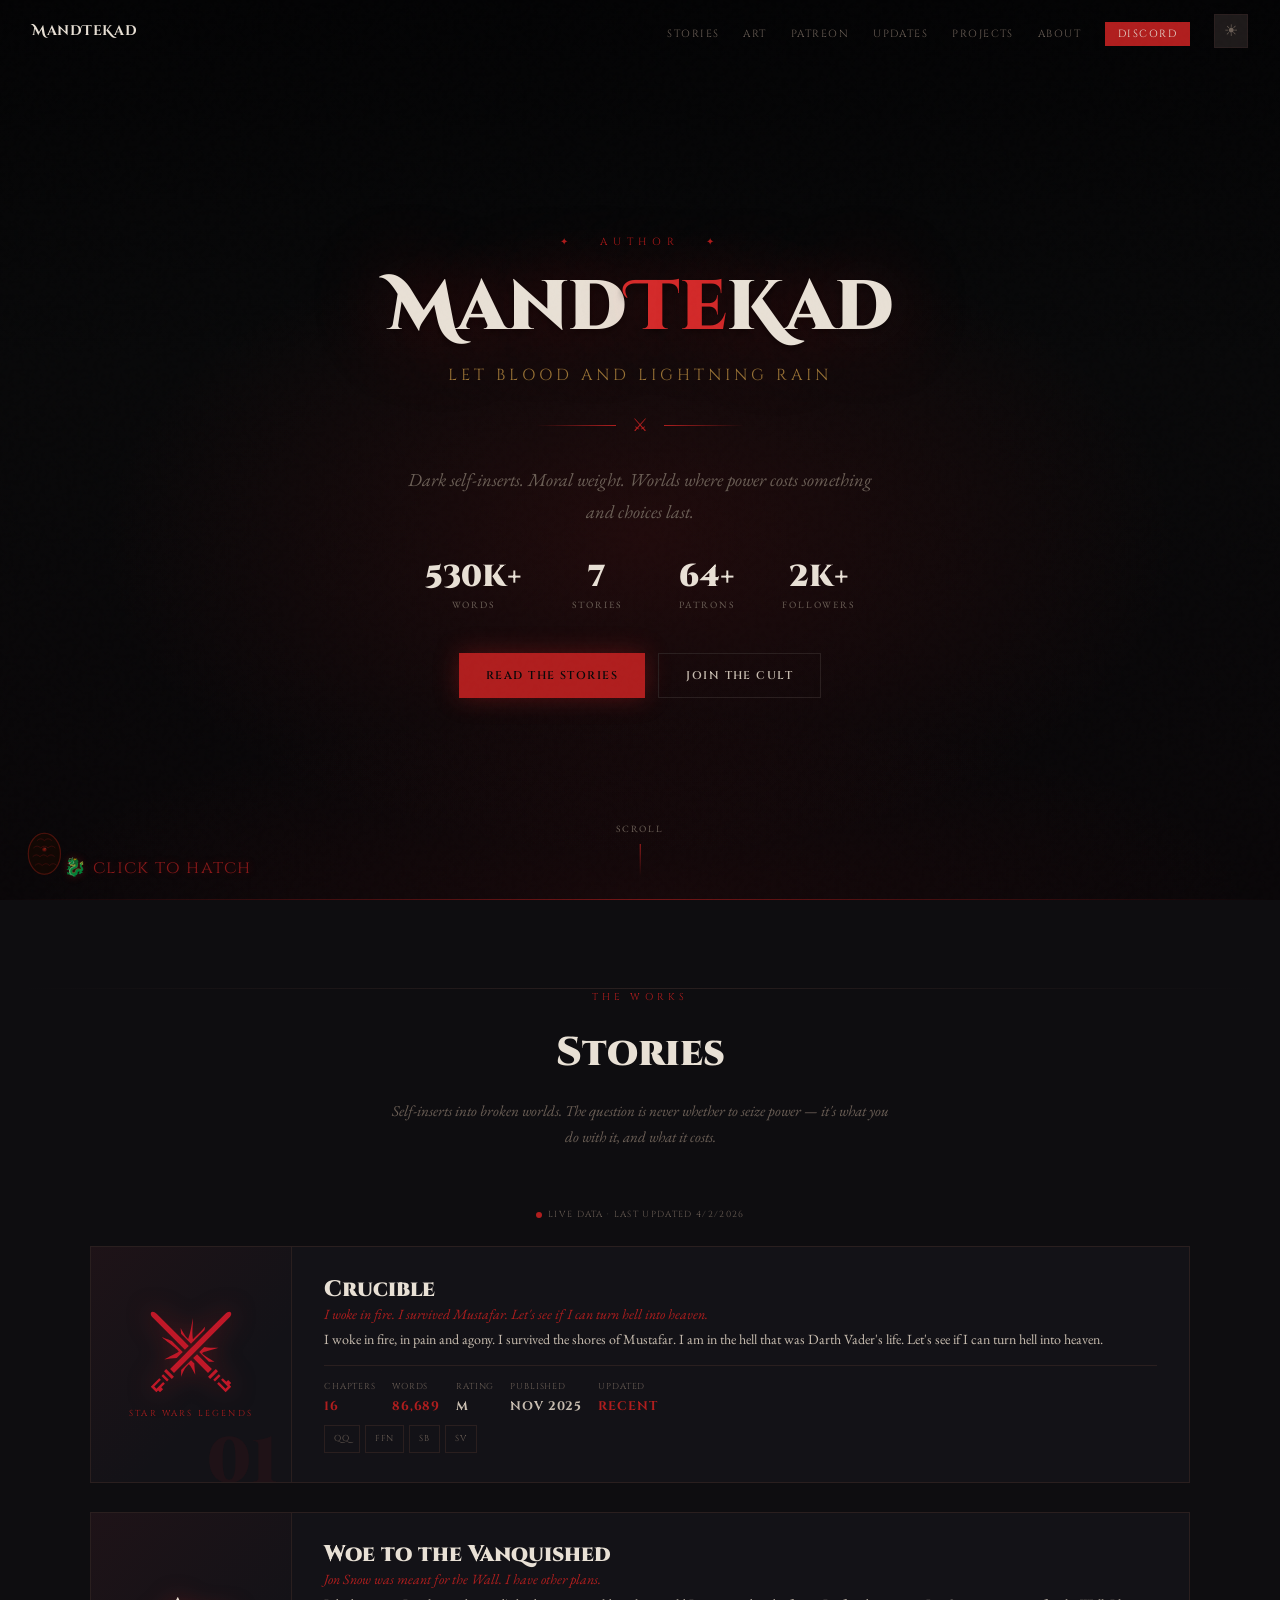
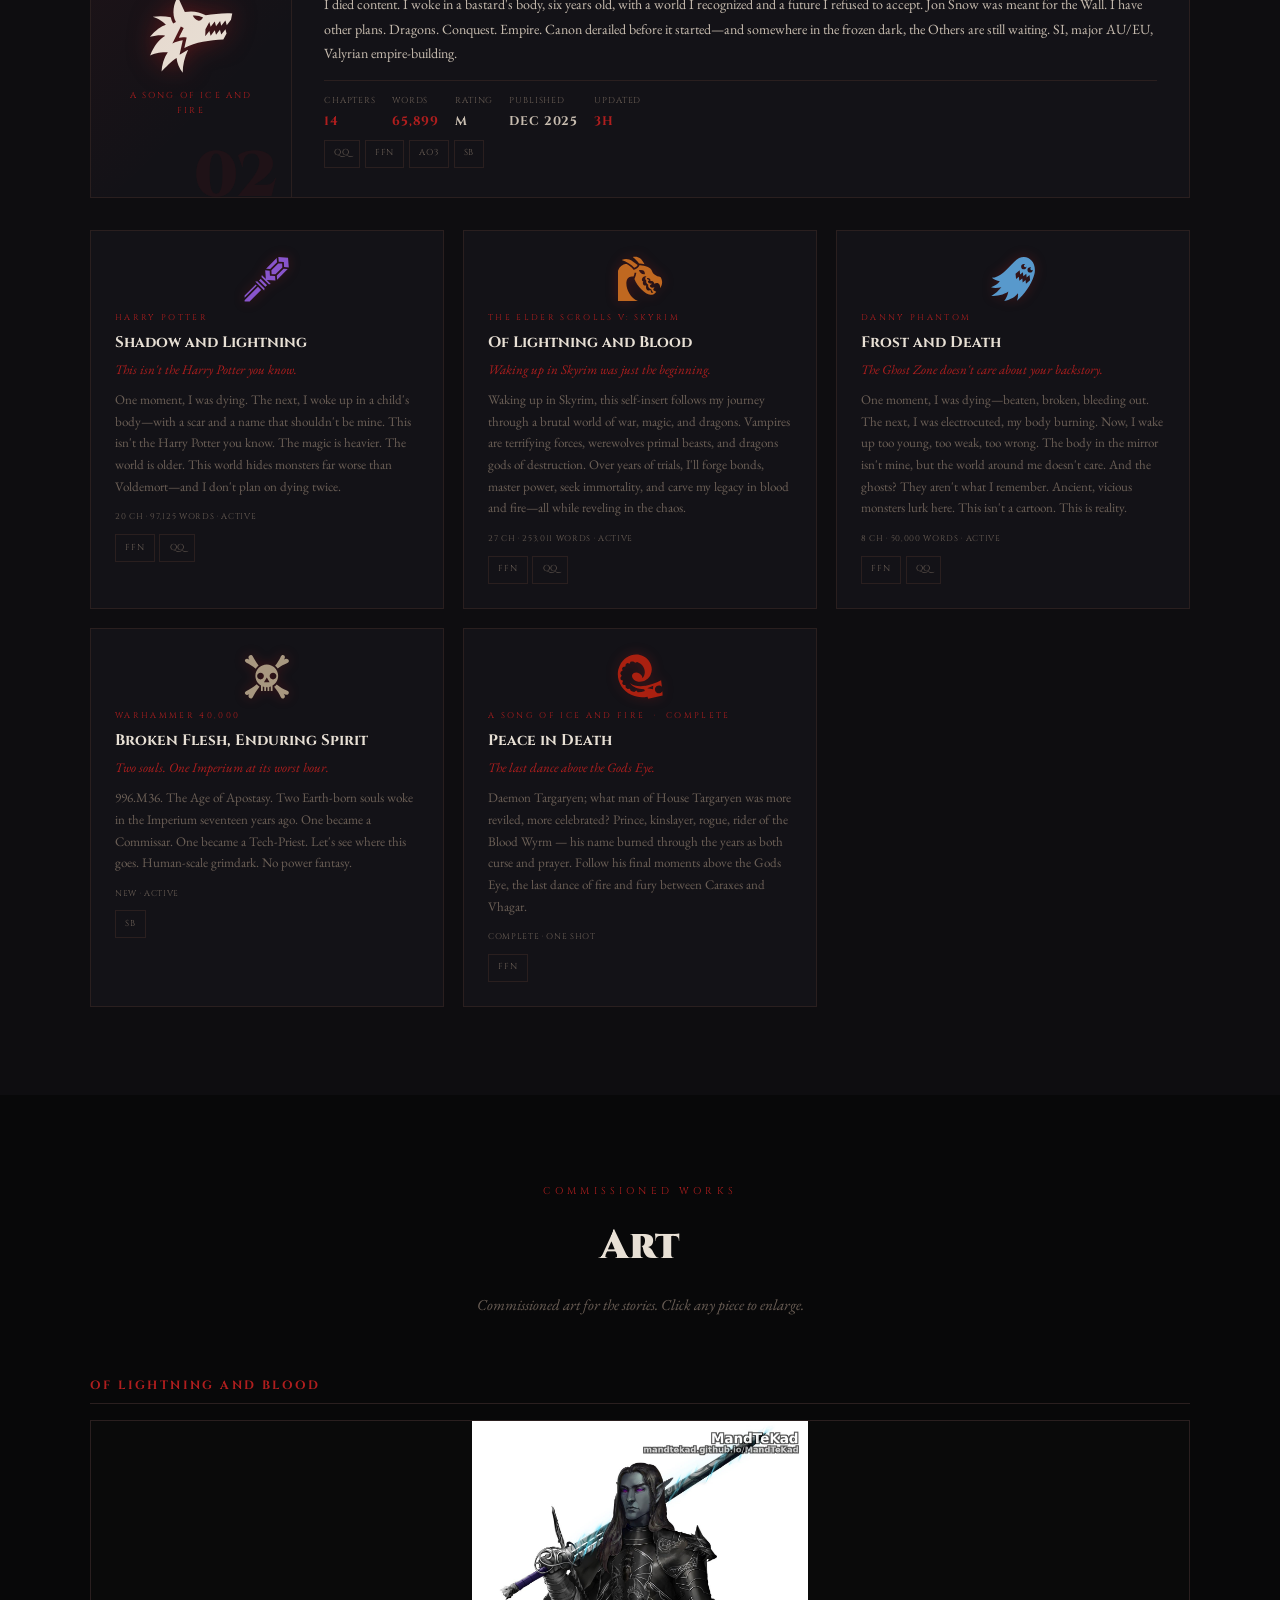
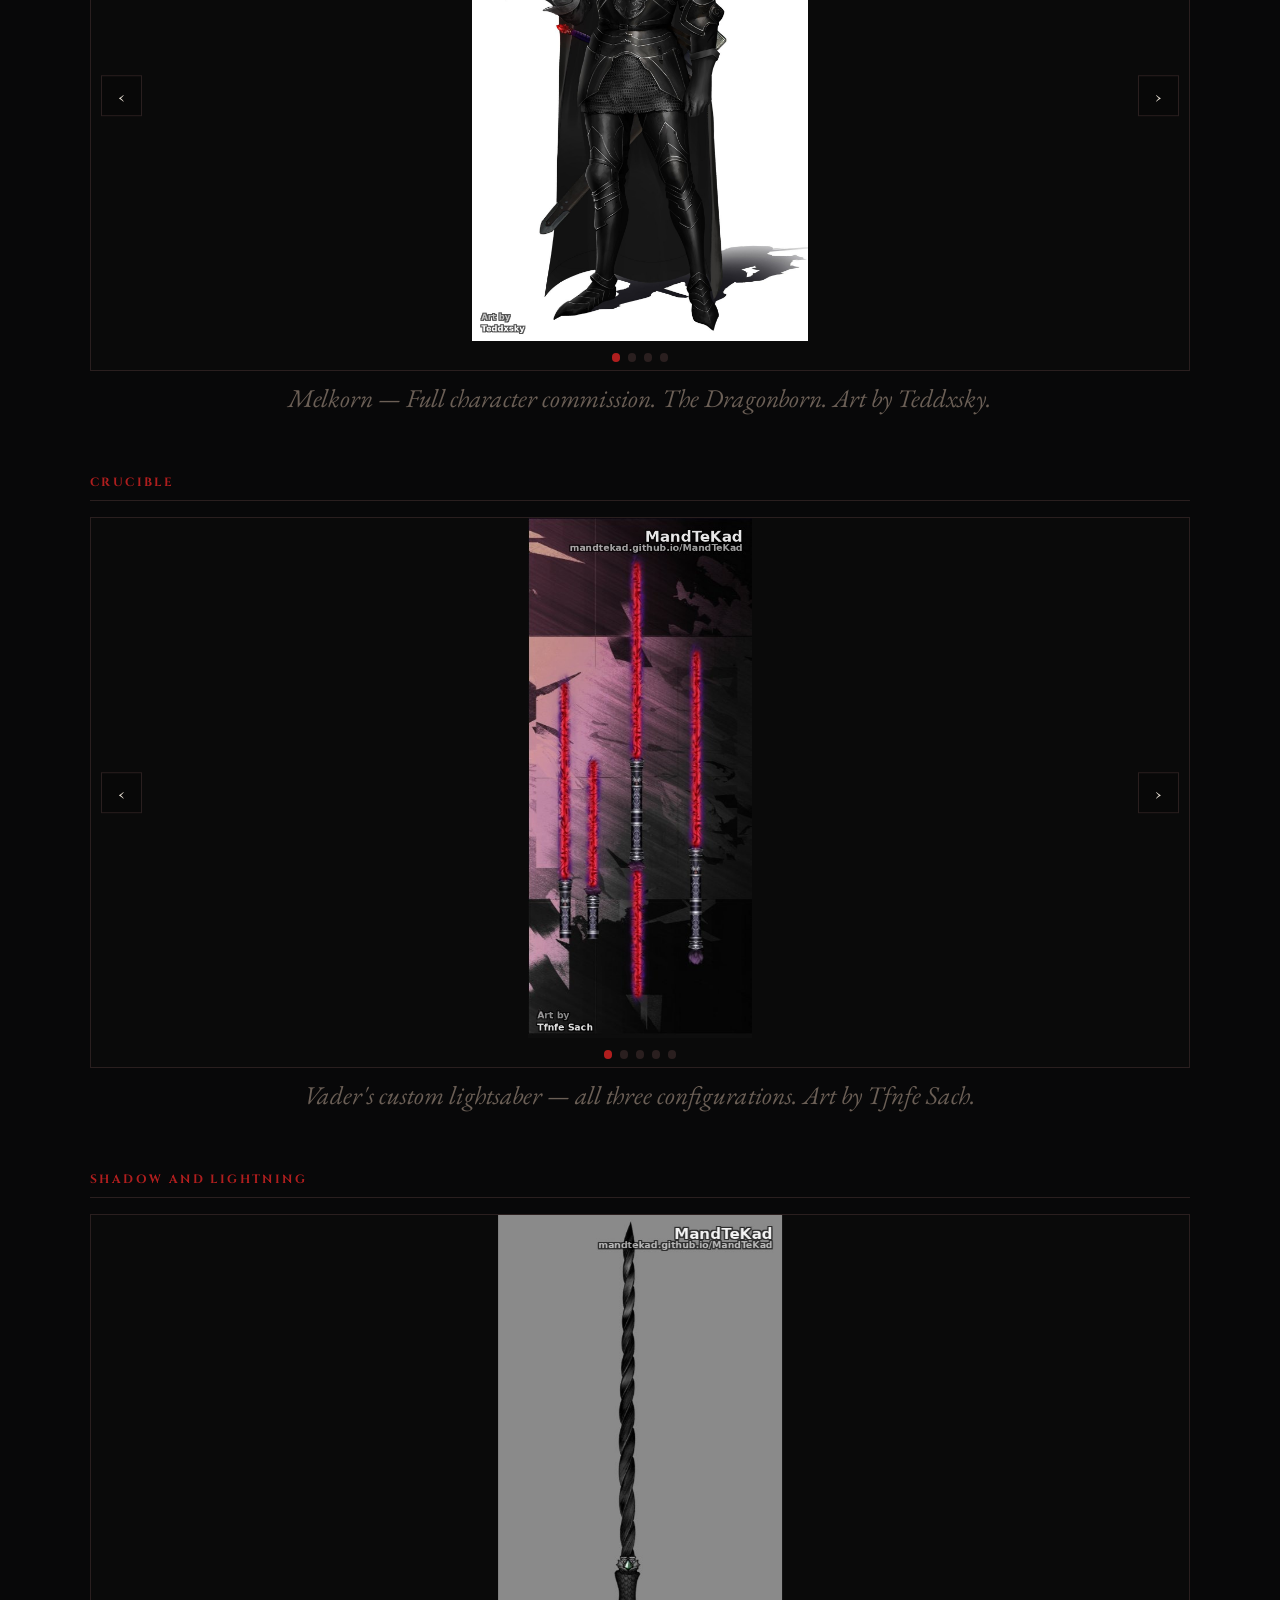
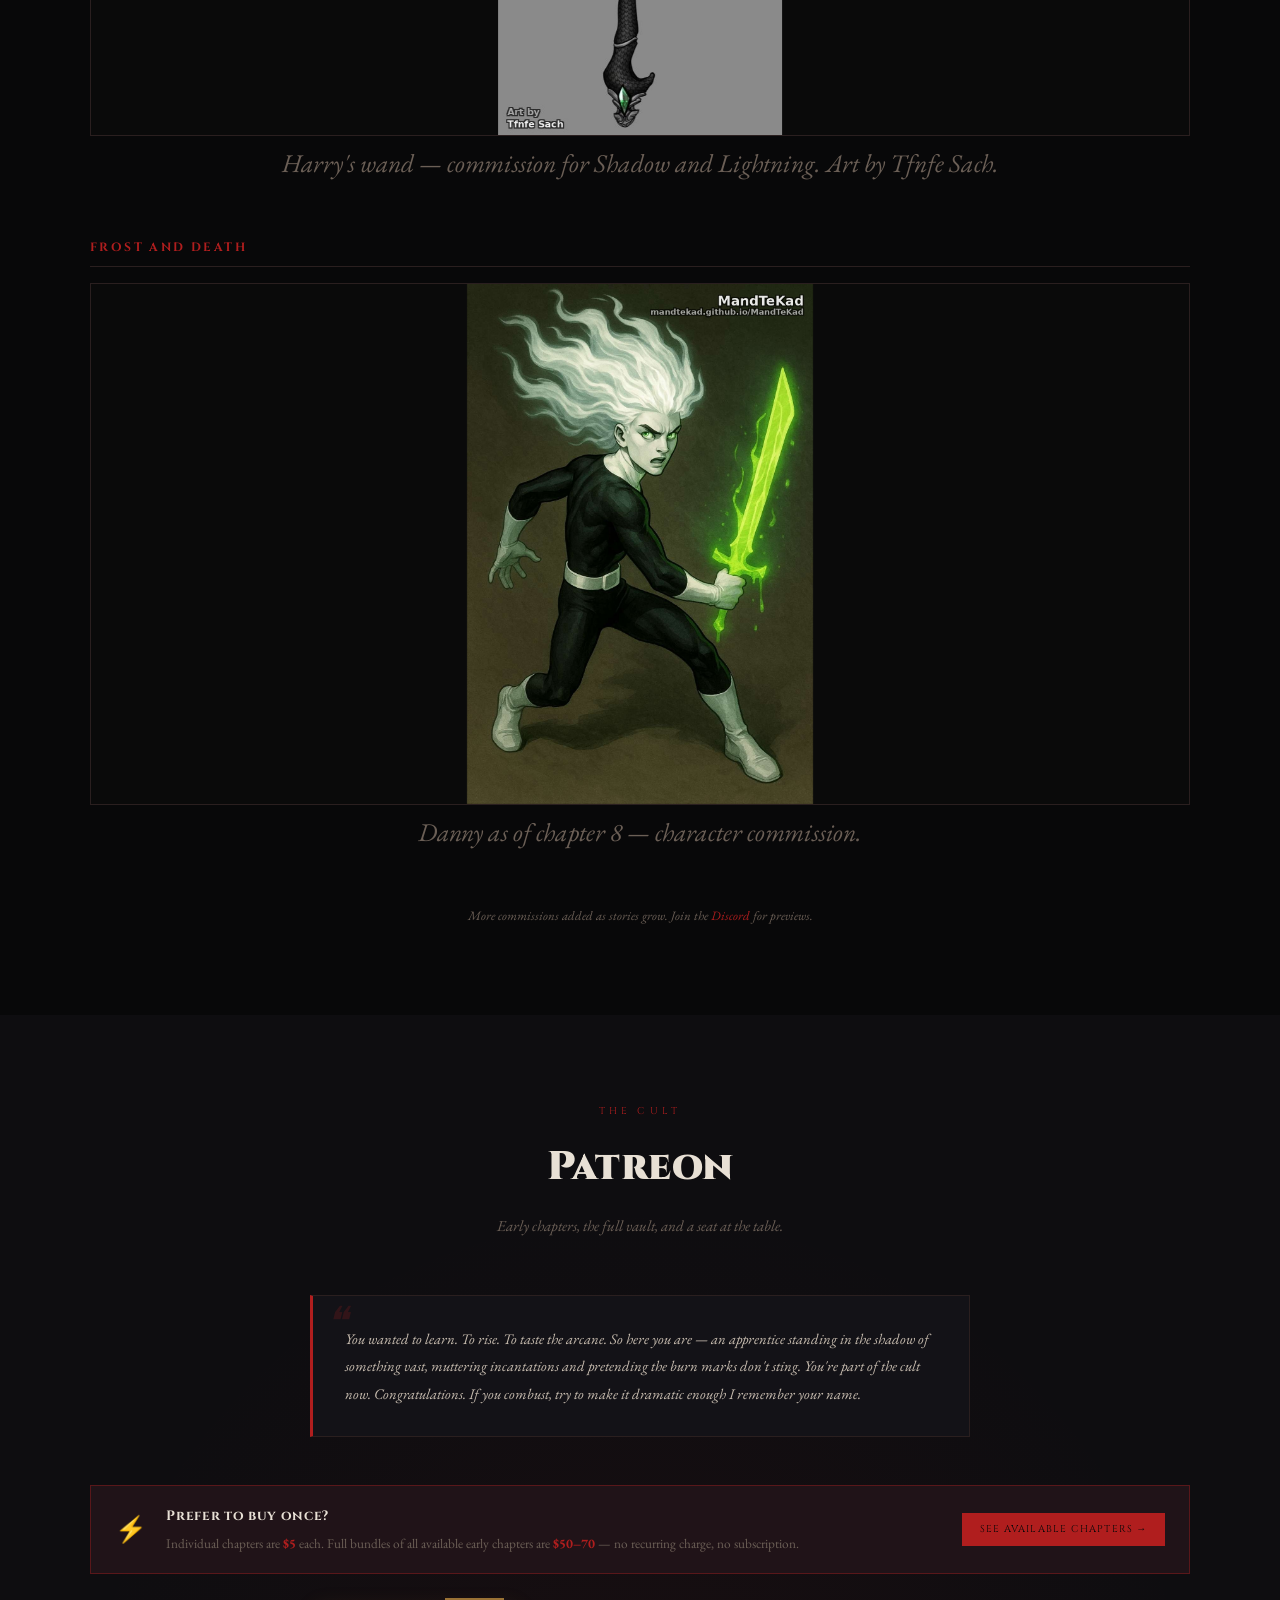
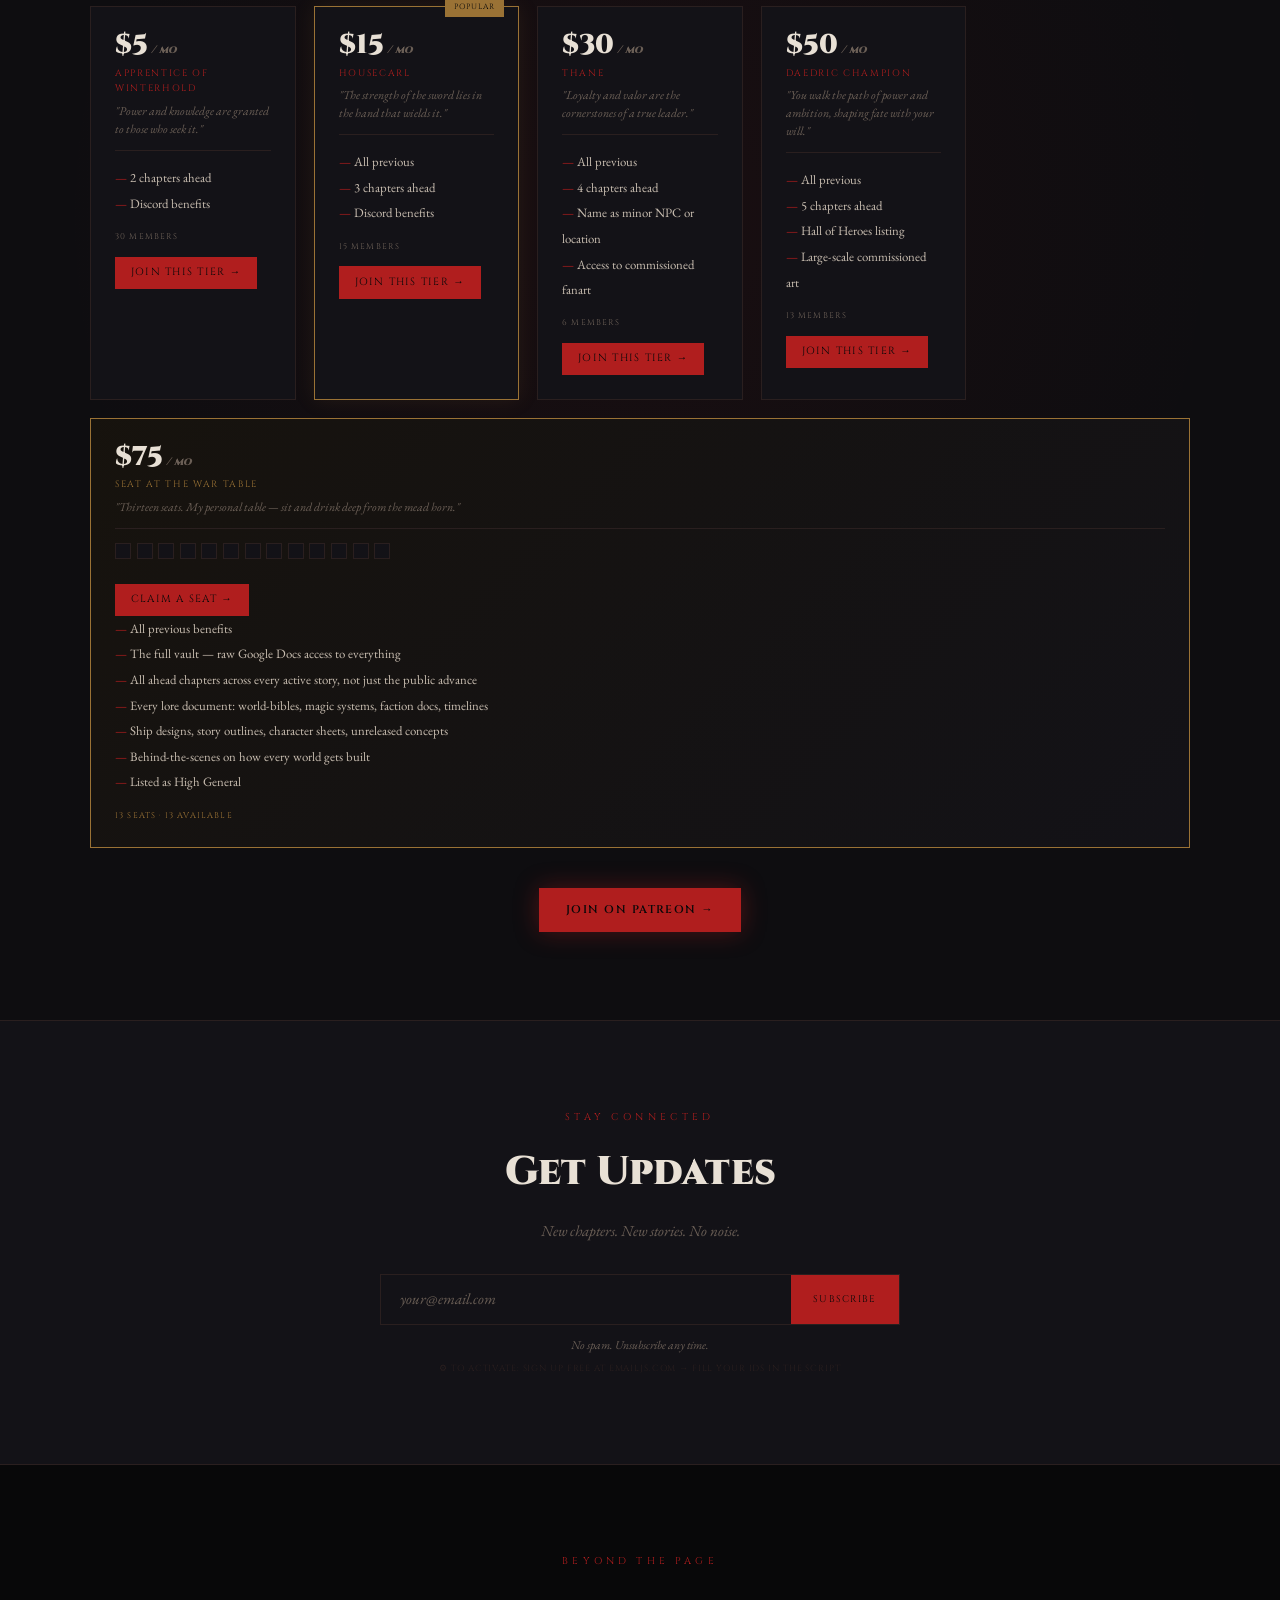
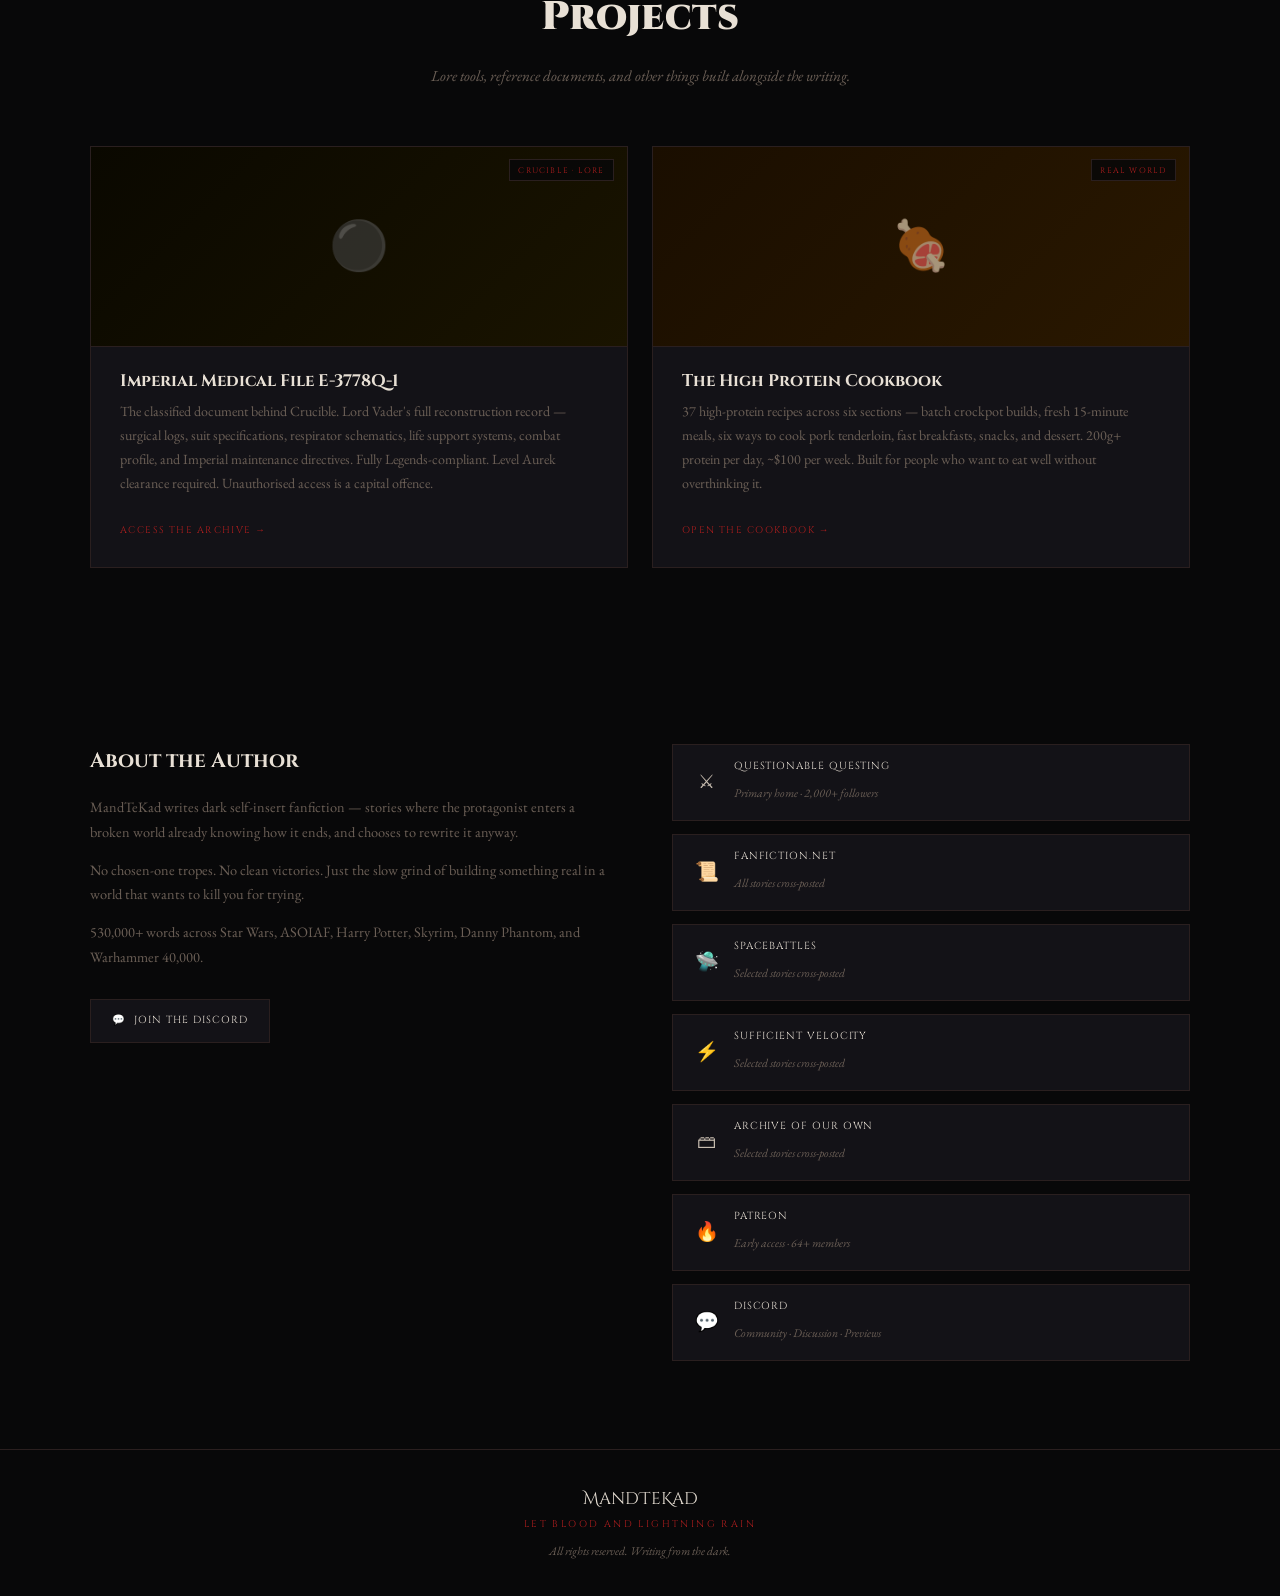
==== index.html @ e9931f29 "Add files via upload" ====
<!DOCTYPE html>
<html lang="en" data-theme="dark">
<head>
<meta charset="UTF-8">
  <meta http-equiv="Cache-Control" content="no-cache, no-store, must-revalidate"/>
  <link rel="icon" type="image/png" href="[data-uri]"/>
<meta name="viewport" content="width=device-width, initial-scale=1.0">
<title>MandTeKad — Let Blood and Lightning Rain</title>
<meta name="description" content="MandTeKad writes dark self-insert fanfiction across Star Wars, ASOIAF, Harry Potter, Skyrim and more. 530,000+ words. Active on QQ, FFN, SB, SV, AO3.">
<meta property="og:title" content="MandTeKad — Let Blood and Lightning Rain">
<meta property="og:description" content="Dark self-inserts. Moral weight. Worlds where power costs something and choices last.">
<meta property="og:type" content="website">
<meta name="theme-color" content="#b01e1e">
<link rel="preconnect" href="https://fonts.googleapis.com">
<link href="https://fonts.googleapis.com/css2?family=Cinzel+Decorative:wght@700;900&family=Cinzel:wght@400;600;900&family=EB+Garamond:ital,wght@0,400;0,500;1,400&display=swap" rel="stylesheet">
<style>
/* ═══════════════════════════════════
   THEME TOKENS
═══════════════════════════════════ */
[data-theme="dark"] {
  --bg:      #080809;
  --bg2:     #0e0d10;
  --surf:    #131217;
  --bord:    #2a1f1f;
  --acc:     #b01e1e;
  --acc2:    #d42a2a;
  --ember:   #e8541a;
  --ash:     #c8bdb0;
  --pale:    #e8e0d5;
  --muted:   #6b5f56;
  --gold:    #9a7235;
  --tog-bg:  #1e1a1a;
  --tog-ico: "☀";
}
[data-theme="light"] {
  --bg:      #faf8f5;
  --bg2:     #f2ede6;
  --surf:    #ffffff;
  --bord:    #d4c8bc;
  --acc:     #6d28d9;
  --acc2:    #7c3aed;
  --ember:   #7c3aed;
  --ash:     #3d2f28;
  --pale:    #1a0f08;
  --muted:   #7a6860;
  --gold:    #92660a;
  --tog-bg:  #ede8e2;
  --tog-ico: "☽";
}

/* ═══════════════════════════════════
   RESET & BASE
═══════════════════════════════════ */
*,*::before,*::after{box-sizing:border-box;margin:0;padding:0;}
html{scroll-behavior:smooth;-webkit-text-size-adjust:100%;}
body{
  background:var(--bg);color:var(--ash);
  font-family:'EB Garamond',Georgia,serif;
  font-size:clamp(16px,2.2vw,18px);
  line-height:1.7;overflow-x:hidden;
  transition:background .3s,color .3s;
}
body::before{
  content:'';position:fixed;inset:0;pointer-events:none;z-index:999;opacity:.4;
  background-image:url("data:image/svg+xml,%3Csvg viewBox='0 0 200 200' xmlns='http://www.w3.org/2000/svg'%3E%3Cfilter id='n'%3E%3CfeTurbulence type='fractalNoise' baseFrequency='0.85' numOctaves='4' stitchTiles='stitch'/%3E%3C/filter%3E%3Crect width='100%25' height='100%25' filter='url(%23n)' opacity='0.035'/%3E%3C/svg%3E");
}
img{max-width:100%;height:auto;display:block;}
a{color:inherit;text-decoration:none;}

/* ═══════════════════════════════════
   NAV
═══════════════════════════════════ */
nav{
  position:fixed;top:0;left:0;right:0;z-index:900;
  display:flex;align-items:center;justify-content:space-between;
  padding:.9rem 2rem;
  background:transparent;
  transition:background .3s,border-color .3s,backdrop-filter .3s;
}
nav.scrolled{
  background:color-mix(in srgb,var(--bg) 96%,transparent);
  backdrop-filter:blur(16px);
  border-bottom:1px solid var(--bord);
}
.nav-brand{
  font-family:'Cinzel Decorative',serif;font-size:.9rem;font-weight:700;
  color:var(--pale);letter-spacing:.04em;flex-shrink:0;
}
.nav-right{display:flex;align-items:center;gap:1.5rem;}
.nav-links{display:flex;gap:1.5rem;list-style:none;align-items:center;}
.nav-links a{
  font-family:'Cinzel',serif;font-size:.65rem;letter-spacing:.14em;
  text-transform:uppercase;color:var(--muted);transition:color .2s;
  white-space:nowrap;
}
.nav-links a:hover{color:var(--pale);}
.nav-disc{
  font-family:'Cinzel',serif;font-size:.62rem;letter-spacing:.12em;
  text-transform:uppercase;color:var(--pale)!important;
  background:var(--acc);padding:.3rem .8rem;transition:background .2s;
  white-space:nowrap;
}
.nav-disc:hover{background:var(--acc2)!important;}

/* Theme toggle */
.theme-toggle{
  background:var(--tog-bg);border:1px solid var(--bord);
  color:var(--muted);cursor:pointer;
  font-size:1rem;line-height:1;
  width:34px;height:34px;
  display:flex;align-items:center;justify-content:center;
  transition:border-color .2s,color .2s;flex-shrink:0;
  border-radius:0;
}
.theme-toggle:hover{border-color:var(--acc);color:var(--pale);}

/* Hamburger */
.hamburger{
  display:none;flex-direction:column;gap:5px;
  cursor:pointer;padding:6px;background:none;border:none;
  flex-shrink:0;
}
.hamburger span{
  display:block;width:22px;height:2px;background:var(--pale);
  transition:transform .25s,opacity .25s;
  transform-origin:center;
}
.hamburger.open span:nth-child(1){transform:translateY(7px) rotate(45deg);}
.hamburger.open span:nth-child(2){opacity:0;}
.hamburger.open span:nth-child(3){transform:translateY(-7px) rotate(-45deg);}

/* Mobile nav drawer */
.mobile-nav{
  display:none;position:fixed;top:0;left:0;right:0;bottom:0;
  z-index:850;
  background:color-mix(in srgb,var(--bg) 97%,transparent);
  backdrop-filter:blur(20px);
  flex-direction:column;align-items:center;justify-content:center;
  gap:2rem;opacity:0;pointer-events:none;
  transition:opacity .25s;
}
.mobile-nav.open{display:flex;opacity:1;pointer-events:all;}
.mobile-nav a{
  font-family:'Cinzel',serif;font-size:1.1rem;letter-spacing:.2em;
  text-transform:uppercase;color:var(--ash);
  padding:.6rem 0;border-bottom:1px solid var(--bord);width:200px;text-align:center;
  transition:color .2s,border-color .2s;
}
.mobile-nav a:hover{color:var(--acc);}
.mobile-nav .mob-disc{
  background:var(--acc);color:var(--pale);border:none;
  padding:.7rem 2rem;margin-top:.5rem;
}

/* ═══════════════════════════════════
   HERO
═══════════════════════════════════ */
.hero{
  position:relative;min-height:100svh;
  display:flex;flex-direction:column;
  justify-content:center;align-items:center;
  text-align:center;padding:5rem 1.5rem 3rem;overflow:hidden;
}
.hero-bg{
  position:absolute;inset:0;
  background:
    radial-gradient(ellipse 60% 50% at 50% 60%,color-mix(in srgb,var(--acc) 14%,transparent) 0%,transparent 70%),
    radial-gradient(ellipse 80% 35% at 50% 100%,color-mix(in srgb,var(--acc) 8%,transparent) 0%,transparent 60%);
  transition:background .3s;
}
[data-theme="dark"] .hero-bg{
  background:
    radial-gradient(ellipse 60% 50% at 50% 60%,rgba(176,30,30,.14),transparent 70%),
    radial-gradient(ellipse 80% 35% at 50% 100%,rgba(176,30,30,.08),transparent 60%),
    linear-gradient(180deg,#030304,#080809 40%,#090608);
}
.hero-line{position:absolute;bottom:0;left:0;right:0;height:1px;background:linear-gradient(90deg,transparent,var(--acc),transparent);opacity:.6;}

/* Embers — both modes, color follows theme */
:root{--ember-glow: rgba(232,84,26,.55);}
[data-theme="light"]{--ember-glow: rgba(109,40,217,.45);}
.embers{position:absolute;inset:0;overflow:hidden;pointer-events:none;}
.ember{position:absolute;bottom:-10px;border-radius:50%;background:var(--ember);box-shadow:0 0 6px 2px var(--ember-glow);animation:rise linear infinite;opacity:0;}
@keyframes rise{0%{transform:translateY(0) translateX(0) scale(1);opacity:0}10%{opacity:1}50%{transform:translateY(-45vh) translateX(18px) scale(.75)}90%{opacity:.35}100%{transform:translateY(-95vh) translateX(-8px) scale(.15);opacity:0}}
/* secondary embers use accent2 in both modes */
.e3,.e7{background:var(--acc2);}
.e1{left:8%;width:2px;height:2px;animation-duration:9s;animation-delay:0s}
.e2{left:22%;width:3px;height:3px;animation-duration:12s;animation-delay:2s}
.e3{left:38%;width:2px;height:2px;animation-duration:8s;animation-delay:1s}
.e4{left:52%;width:3px;height:3px;animation-duration:14s;animation-delay:3.5s}
.e5{left:68%;width:4px;height:4px;animation-duration:7s;animation-delay:.5s}
.e6{left:78%;width:2px;height:2px;animation-duration:11s;animation-delay:4s}
.e7{left:14%;width:2px;height:2px;animation-duration:13s;animation-delay:6s}
.e8{left:88%;width:3px;height:3px;animation-duration:9s;animation-delay:2.5s}
.e9{left:58%;width:2px;height:2px;animation-duration:15s;animation-delay:1.5s}
.e10{left:33%;width:3px;height:3px;animation-duration:8.5s;animation-delay:5s}

.hero-content{position:relative;z-index:2;animation:fadeUp 1.1s ease both;width:100%;max-width:700px;}
@keyframes fadeUp{from{opacity:0;transform:translateY(28px)}to{opacity:1;transform:translateY(0)}}
.eyebrow{font-family:'Cinzel',serif;font-size:.65rem;letter-spacing:.55em;color:var(--acc);text-transform:uppercase;margin-bottom:1.2rem;display:block;}
.hero-name{
  font-family:'Cinzel Decorative',serif;
  font-size:clamp(2rem,5.5vw,5.5rem);
  font-weight:900;color:var(--pale);line-height:1.04;
  text-shadow:0 0 80px color-mix(in srgb,var(--acc) 40%,transparent),0 3px 6px rgba(0,0,0,.5);
  margin-bottom:.25em;white-space:nowrap;
}
.hero-name em{color:var(--acc2);font-style:normal;}
.tagline{
  font-family:'Cinzel',serif;
  font-size:clamp(.72rem,1.8vw,1rem);
  letter-spacing:.25em;text-transform:uppercase;color:var(--gold);margin-bottom:1.3rem;
}
.divider{display:flex;align-items:center;justify-content:center;gap:1rem;margin:1rem auto 1.5rem;color:var(--acc);}
.divider::before,.divider::after{content:'';flex:1;max-width:80px;height:1px;}
.divider::before{background:linear-gradient(90deg,transparent,var(--acc));}
.divider::after{background:linear-gradient(90deg,var(--acc),transparent);}
.hero-sub{font-style:italic;font-size:clamp(.9rem,2vw,1.15rem);color:var(--muted);max-width:480px;margin:0 auto 2.2rem;}

.stats-row{display:flex;gap:clamp(1.2rem,4vw,2.5rem);justify-content:center;flex-wrap:wrap;margin-bottom:2.5rem;animation:fadeUp 1.1s ease .3s both;}
.stat{text-align:center;min-width:70px;}
.stat-n{font-family:'Cinzel',serif;font-size:clamp(1.4rem,4vw,1.9rem);font-weight:900;color:var(--pale);line-height:1;}
.stat-l{font-size:.6rem;letter-spacing:.2em;text-transform:uppercase;color:var(--muted);margin-top:.25rem;}
.ctas{display:flex;gap:.8rem;justify-content:center;flex-wrap:wrap;animation:fadeUp 1.1s ease .5s both;}
.btn{
  display:inline-block;padding:.75rem 1.7rem;
  font-family:'Cinzel',serif;font-size:.7rem;font-weight:600;
  letter-spacing:.13em;text-transform:uppercase;
  transition:all .22s ease;cursor:pointer;border:none;
  min-height:44px;display:inline-flex;align-items:center;
}
.btn-r{background:var(--acc);color:var(--bg);box-shadow:0 0 24px color-mix(in srgb,var(--acc) 38%,transparent);}
.btn-r:hover{background:var(--acc2);box-shadow:0 0 44px color-mix(in srgb,var(--acc) 55%,transparent);transform:translateY(-2px);}
.btn-o{background:transparent;color:var(--ash);border:1px solid var(--bord);}
.btn-o:hover{border-color:var(--acc);color:var(--pale);transform:translateY(-2px);}
.scroll-cue{position:absolute;bottom:1.5rem;left:50%;transform:translateX(-50%);display:flex;flex-direction:column;align-items:center;gap:.4rem;color:var(--muted);font-size:.6rem;letter-spacing:.2em;text-transform:uppercase;animation:breathe 2.2s ease infinite;}
@keyframes breathe{0%,100%{opacity:.3}50%{opacity:.8}}
.scroll-cue::after{content:'';width:1px;height:32px;background:linear-gradient(to bottom,var(--acc),transparent);}

/* ═══════════════════════════════════
   SECTIONS
═══════════════════════════════════ */
section{padding:clamp(3rem,8vw,5.5rem) 1.5rem;}
.wrap{max-width:1100px;margin:0 auto;}
.sec-head{text-align:center;margin-bottom:clamp(2rem,5vw,3.5rem);}
.sec-tag{font-family:'Cinzel',serif;font-size:.62rem;letter-spacing:.42em;text-transform:uppercase;color:var(--acc);margin-bottom:.8rem;display:block;}
.sec-title{font-family:'Cinzel',serif;font-size:clamp(1.5rem,4vw,2.5rem);font-weight:900;color:var(--pale);margin-bottom:.8rem;}
.sec-sub{font-style:italic;color:var(--muted);max-width:500px;margin:0 auto;font-size:.95rem;}

/* ═══════════════════════════════════
   STORIES
═══════════════════════════════════ */
#stories{background:var(--bg2);}
#stories::before{content:'';display:block;height:1px;background:linear-gradient(90deg,transparent,var(--bord),transparent);}

.live-badge{display:flex;align-items:center;justify-content:center;gap:.4rem;font-family:'Cinzel',serif;font-size:.55rem;letter-spacing:.15em;text-transform:uppercase;color:var(--muted);margin-bottom:1.5rem;}
.live-dot{width:6px;height:6px;border-radius:50%;background:var(--acc);animation:blink 2s ease infinite;flex-shrink:0;}
@keyframes blink{0%,100%{opacity:1}50%{opacity:.25}}

/* Featured stories */
.featured{display:grid;grid-template-columns:200px 1fr;border:1px solid var(--bord);margin-bottom:1.8rem;transition:border-color .25s;overflow:hidden;}
.featured:hover{border-color:var(--acc);}
.f-vis{background:var(--surf);display:flex;flex-direction:column;align-items:center;justify-content:center;gap:.7rem;padding:2rem 1.5rem;text-align:center;position:relative;overflow:hidden;}
.f-vis::after{content:'';position:absolute;inset:0;background:linear-gradient(135deg,color-mix(in srgb,var(--acc) 7%,transparent),transparent 65%);pointer-events:none;}
.f-icon{font-size:2.8rem;filter:drop-shadow(0 0 12px color-mix(in srgb,var(--acc) 50%,transparent));transition:transform .28s;}
.featured:hover .f-icon{transform:scale(1.07);}
.f-fandom{font-family:'Cinzel',serif;font-size:.54rem;letter-spacing:.25em;text-transform:uppercase;color:var(--acc);}
.f-num{font-family:'Cinzel',serif;font-size:4rem;font-weight:900;color:color-mix(in srgb,var(--acc) 8%,transparent);position:absolute;bottom:-.8rem;right:.8rem;line-height:1;pointer-events:none;}
.f-body{padding:1.8rem 2rem;background:var(--surf);border-left:1px solid var(--bord);display:flex;flex-direction:column;gap:.85rem;}
.f-title{font-family:'Cinzel',serif;font-size:clamp(1.1rem,3vw,1.4rem);font-weight:900;color:var(--pale);line-height:1.2;}
.f-tl{font-style:italic;color:var(--acc);font-size:.88rem;}
.f-desc{color:var(--ash);font-size:.88rem;line-height:1.75;}
.f-meta{display:flex;gap:1rem;flex-wrap:wrap;padding-top:.85rem;border-top:1px solid var(--bord);}
.mi{font-family:'Cinzel',serif;font-size:.54rem;letter-spacing:.1em;text-transform:uppercase;color:var(--muted);}
.mi strong{color:var(--ash);display:block;font-size:.78rem;margin-top:.1rem;}
.mi.live strong{color:var(--acc);}
.plats{display:flex;gap:.3rem;flex-wrap:wrap;margin-top:.5rem;}
.pl{font-family:'Cinzel',serif;font-size:.54rem;letter-spacing:.08em;text-transform:uppercase;color:var(--muted);border:1px solid var(--bord);padding:.22rem .58rem;transition:all .18s;white-space:nowrap;min-height:28px;display:inline-flex;align-items:center;}
.pl:hover{color:var(--pale);border-color:var(--acc);background:color-mix(in srgb,var(--acc) 8%,transparent);}

/* Story card grid */
.grid{display:grid;grid-template-columns:repeat(auto-fit,minmax(min(100%,280px),1fr));gap:1.2rem;margin-top:2rem;}
.card{background:var(--surf);border:1px solid var(--bord);padding:1.5rem;transition:border-color .25s,transform .25s;position:relative;overflow:hidden;}
.card::before{content:'';position:absolute;top:0;left:0;width:3px;height:100%;background:var(--acc);transform:scaleY(0);transition:transform .25s;transform-origin:bottom;}
.card:hover{border-color:var(--acc);transform:translateY(-3px);}
.card:hover::before{transform:scaleY(1);}
.c-fandom{font-family:'Cinzel',serif;font-size:.52rem;letter-spacing:.28em;text-transform:uppercase;color:var(--acc);margin-bottom:.5rem;}
.c-title{font-family:'Cinzel',serif;font-size:.95rem;font-weight:700;color:var(--pale);margin-bottom:.4rem;line-height:1.3;}
.c-tl{font-style:italic;font-size:.82rem;color:var(--acc);margin-bottom:.5rem;}
.c-desc{font-size:.82rem;color:var(--muted);line-height:1.65;margin-bottom:.8rem;}

.c-icon{display:flex;justify-content:center;margin-bottom:.5rem;}
.c-icon svg{filter:drop-shadow(0 0 6px color-mix(in srgb,var(--acc) 30%,transparent));}
.c-meta{font-family:'Cinzel',serif;font-size:.52rem;color:var(--muted);letter-spacing:.08em;text-transform:uppercase;margin-bottom:.6rem;}

/* ═══════════════════════════════════
   ART
═══════════════════════════════════ */
#art{background:var(--bg);}
.art-grid{display:grid;grid-template-columns:repeat(auto-fit,minmax(min(100%,250px),1fr));gap:1.4rem;}
.art-card{background:var(--surf);border:1px solid var(--bord);overflow:hidden;transition:border-color .25s,transform .25s;}
.art-card:hover{border-color:var(--acc);transform:translateY(-3px);}
.art-tag{position:absolute;bottom:.7rem;left:.7rem;font-family:'Cinzel',serif;font-size:.5rem;letter-spacing:.12em;text-transform:uppercase;color:var(--acc);background:color-mix(in srgb,var(--bg) 80%,transparent);border:1px solid var(--bord);padding:.2rem .5rem;pointer-events:none;}
.art-preview{height:clamp(160px,25vw,210px);background:color-mix(in srgb,var(--bg) 80%,var(--acc) 20%);display:flex;align-items:center;justify-content:center;position:relative;overflow:hidden;}
.art-placeholder{font-size:2.5rem;opacity:.25;}
.art-lock{position:absolute;inset:0;background:rgba(8,8,9,.6);backdrop-filter:blur(3px);display:flex;flex-direction:column;align-items:center;justify-content:center;gap:.5rem;}
.art-lock-icon{font-size:1.3rem;color:var(--acc);}
.art-lock-tier{font-family:'Cinzel',serif;font-size:.54rem;letter-spacing:.18em;text-transform:uppercase;color:var(--gold);}
.art-lock-cta{font-family:'Cinzel',serif;font-size:.5rem;letter-spacing:.1em;text-transform:uppercase;color:var(--muted);}
.art-info{padding:1.1rem 1.3rem;}
.art-title{font-family:'Cinzel',serif;font-size:.85rem;font-weight:700;color:var(--pale);margin-bottom:.3rem;}
.art-sub{font-size:.78rem;color:var(--muted);font-style:italic;}

/* ═══════════════════════════════════
   PATREON
═══════════════════════════════════ */
#patreon{background:var(--bg2);position:relative;overflow:hidden;}
#patreon::before{content:'';position:absolute;inset:0;background:radial-gradient(ellipse 65% 55% at 50% 50%,color-mix(in srgb,var(--acc) 7%,transparent),transparent 70%);pointer-events:none;}
.p-inner{position:relative;z-index:2;}

.welcome-box{
  max-width:660px;margin:0 auto 3rem;
  background:var(--surf);border:1px solid var(--bord);border-left:3px solid var(--acc);
  padding:1.8rem 2rem;font-style:italic;color:var(--ash);font-size:.92rem;line-height:1.85;
  position:relative;
}
.welcome-box::before{content:'\275D';font-family:'Cinzel',serif;font-size:2.5rem;color:var(--acc);opacity:.2;position:absolute;top:.4rem;left:.8rem;line-height:1;}

.tiers{display:grid;grid-template-columns:repeat(auto-fit,minmax(min(100%,180px),1fr));gap:1.1rem;margin-bottom:2.5rem;}
.tier{background:var(--surf);border:1px solid var(--bord);padding:1.5rem;transition:border-color .25s,transform .25s;position:relative;}
.tier:hover{border-color:var(--acc);transform:translateY(-2px);}
.tier.hl{border-color:var(--gold);box-shadow:0 0 20px color-mix(in srgb,var(--gold) 12%,transparent);}
.tier.hl::after{content:'Popular';position:absolute;top:-.55rem;right:.9rem;font-family:'Cinzel',serif;font-size:.48rem;letter-spacing:.14em;text-transform:uppercase;color:var(--bg);background:var(--gold);padding:.18rem .55rem;}
.t-price{font-family:'Cinzel',serif;font-size:clamp(1.3rem,3vw,1.7rem);font-weight:900;color:var(--pale);line-height:1;}
.t-per{font-size:.68rem;color:var(--muted);font-style:italic;}
.t-name{font-family:'Cinzel',serif;font-size:.58rem;letter-spacing:.18em;text-transform:uppercase;color:var(--acc);margin:.45rem 0 .28rem;}
.t-quote{font-style:italic;font-size:.75rem;color:var(--muted);margin-bottom:.9rem;line-height:1.5;border-bottom:1px solid var(--bord);padding-bottom:.75rem;}
.t-perks{list-style:none;font-size:.8rem;color:var(--ash);line-height:2;}
.t-perks li::before{content:'— ';color:var(--acc);}
.t-members{font-family:'Cinzel',serif;font-size:.52rem;letter-spacing:.14em;text-transform:uppercase;color:var(--muted);margin-top:.85rem;}

.tier-war{grid-column:1/-1;background:linear-gradient(135deg,color-mix(in srgb,var(--bg) 90%,var(--gold) 10%),var(--surf));border-color:var(--gold);}
.war-seats{display:flex;gap:.35rem;margin:.75rem 0;flex-wrap:wrap;}
.seat{width:16px;height:16px;border:1px solid var(--bord);background:var(--surf);}
.seat.taken{background:var(--acc);border-color:var(--acc);}

/* ═══════════════════════════════════
   SUBSCRIBE
═══════════════════════════════════ */
#subscribe{background:var(--surf);border-top:1px solid var(--bord);border-bottom:1px solid var(--bord);}
.sub-inner{max-width:520px;margin:0 auto;text-align:center;}
.sub-form{display:flex;margin:1.8rem auto 0;border:1px solid var(--bord);overflow:hidden;}
.sub-form input{
  flex:1;min-width:0;background:transparent;border:none;
  padding:.9rem 1.2rem;color:var(--pale);
  font-family:'EB Garamond',serif;font-size:.95rem;outline:none;
}
.sub-form input::placeholder{color:var(--muted);font-style:italic;}
.sub-form button{
  background:var(--acc);color:var(--bg);border:none;
  padding:.9rem 1.4rem;font-family:'Cinzel',serif;
  font-size:.6rem;letter-spacing:.12em;text-transform:uppercase;
  cursor:pointer;transition:background .2s;white-space:nowrap;
  min-height:44px;
}
.sub-form button:hover{background:var(--acc2);}
.sub-note{font-size:.74rem;color:var(--muted);font-style:italic;margin-top:.65rem;}
.sub-setup{font-family:'Cinzel',serif;font-size:.55rem;letter-spacing:.1em;text-transform:uppercase;color:var(--bord);margin-top:.4rem;}

/* ═══════════════════════════════════
   ABOUT
═══════════════════════════════════ */
#about .about-g{display:grid;grid-template-columns:1fr 1fr;gap:clamp(2rem,5vw,4.5rem);align-items:start;}
.about-text h3{font-family:'Cinzel',serif;font-size:clamp(1.1rem,3vw,1.3rem);color:var(--pale);margin-bottom:1rem;}
.about-text p{color:var(--muted);margin-bottom:.85rem;font-size:.9rem;}
.disc-cta{display:inline-flex;align-items:center;gap:.55rem;margin-top:1rem;background:var(--surf);border:1px solid var(--bord);padding:.75rem 1.3rem;transition:border-color .2s;font-family:'Cinzel',serif;font-size:.64rem;letter-spacing:.1em;text-transform:uppercase;color:var(--pale);min-height:44px;}
.disc-cta:hover{border-color:var(--acc);}
.plat-stack{display:flex;flex-direction:column;gap:.8rem;}
.plat-item{display:flex;align-items:center;gap:.9rem;background:var(--surf);border:1px solid var(--bord);padding:.85rem 1.3rem;transition:border-color .2s,transform .2s;min-height:52px;}
.plat-item:hover{border-color:var(--acc);transform:translateX(4px);}
.pi-icon{font-size:1.2rem;width:1.6rem;text-align:center;flex-shrink:0;}
.pi-name{font-family:'Cinzel',serif;font-size:.64rem;letter-spacing:.09em;text-transform:uppercase;color:var(--pale);display:block;}
.pi-sub{font-size:.74rem;color:var(--muted);font-style:italic;}

/* ═══════════════════════════════════
   FOOTER
═══════════════════════════════════ */
footer{padding:2.2rem 1.5rem;text-align:center;border-top:1px solid var(--bord);}
.f-brand{font-family:'Cinzel Decorative',serif;font-size:1.05rem;color:var(--pale);margin-bottom:.25rem;}
.f-tag{font-family:'Cinzel',serif;font-size:.6rem;letter-spacing:.25em;text-transform:uppercase;color:var(--acc);margin-bottom:.45rem;}
.f-sub{font-size:.74rem;color:var(--muted);font-style:italic;}



.t-join{display:inline-block;margin-top:.8rem;font-family:'Cinzel',serif;font-size:.65rem;letter-spacing:.12em;text-transform:uppercase;color:var(--bg);background:var(--acc);padding:.45rem 1rem;text-decoration:none;transition:background .2s;}
.t-join:hover{background:#8b1515;}



/* ═══ CHAPTER SALES CALLOUT ═══ */
.sales-callout{background:color-mix(in srgb,var(--acc) 8%,var(--surf));border:1px solid color-mix(in srgb,var(--acc) 40%,transparent);padding:1.2rem 1.5rem;margin-bottom:2rem;}
.sales-callout-inner{display:flex;align-items:center;gap:1.2rem;flex-wrap:wrap;}
.sales-ico{font-size:1.6rem;flex-shrink:0;}
.sales-callout-inner > div{flex:1;min-width:200px;}
.sales-title{font-family:'Cinzel',serif;font-size:.85rem;font-weight:700;color:var(--pale);margin-bottom:.3rem;letter-spacing:.05em;}
.sales-sub{font-size:.83rem;color:var(--muted);line-height:1.6;}
.sales-sub strong{color:var(--acc);}
.sales-btn{flex-shrink:0;font-family:'Cinzel',serif;font-size:.62rem;letter-spacing:.12em;text-transform:uppercase;color:var(--bg);background:var(--acc);padding:.5rem 1.1rem;text-decoration:none;white-space:nowrap;transition:background .2s;}
.sales-btn:hover{background:#8b1515;}


/* ═══ DRAGON EGG EASTER EGG ═══ */

#egg-label{position:fixed;bottom:1rem;left:4rem;font-family:'Cinzel',serif;font-size:1.1rem;letter-spacing:.08em;color:var(--acc);opacity:.75;pointer-events:none;white-space:nowrap;text-shadow:0 0 8px rgba(176,30,30,.5);}
#egg-btn:hover ~ #egg-label, #egg-label:hover{opacity:1;}

#egg-btn{position:fixed;bottom:1.4rem;left:1.4rem;width:2.8rem;height:3.2rem;cursor:pointer;z-index:8000;opacity:.55;transition:opacity .2s,transform .2s;user-select:none;}
#egg-btn:hover{opacity:1;transform:scale(1.1);}
#egg-btn svg{width:100%;height:100%;}
#egg-crack{position:fixed;inset:0;z-index:8500;pointer-events:none;display:none;}
#egg-crack canvas{position:absolute;inset:0;width:100%;height:100%;}
#dragon-canvas{position:fixed;inset:0;width:100%;height:100%;pointer-events:none;z-index:8001;display:none;}
#egg-hint{position:fixed;bottom:5rem;left:1rem;font-family:'Cinzel',serif;font-size:.6rem;letter-spacing:.1em;color:var(--acc);opacity:0;transition:opacity .4s;pointer-events:none;z-index:8002;}

/* ═══ ART CAROUSELS ═══ */
.carousel-wrap{position:relative;width:100%;overflow:hidden;background:#0a0a0a;border:1px solid var(--bord);}
.carousel-track{display:flex;transition:transform .4s cubic-bezier(.4,0,.2,1);will-change:transform;}
.carousel-slide{min-width:100%;position:relative;display:flex;align-items:center;justify-content:center;cursor:zoom-in;}
.carousel-slide img{max-height:520px;width:auto;max-width:100%;object-fit:contain;display:block;margin:0 auto;}
.carousel-btn{position:absolute;top:50%;transform:translateY(-50%);background:rgba(8,8,9,.75);border:1px solid var(--bord);color:var(--pale);width:2.6rem;height:2.6rem;display:flex;align-items:center;justify-content:center;cursor:pointer;font-size:1.1rem;z-index:2;transition:background .2s,border-color .2s;user-select:none;}
.carousel-btn:hover{background:var(--acc);border-color:var(--acc);}
.carousel-btn.prev{left:.6rem;}
.carousel-btn.next{right:.6rem;}
.carousel-dots{display:flex;justify-content:center;gap:.45rem;padding:.75rem 0 .5rem;}
.carousel-dot{width:.55rem;height:.55rem;border-radius:50%;background:var(--bord);cursor:pointer;transition:background .2s;}
.carousel-dot.active{background:var(--acc);}
.carousel-caption{text-align:center;padding:.5rem 1rem .9rem;font-size:1.6rem;color:var(--muted);font-style:italic;line-height:1.5;}
.art-story-block{margin-bottom:2.5rem;}
.art-story-block h3{font-family:'Cinzel',serif;font-size:.75rem;letter-spacing:.2em;text-transform:uppercase;color:var(--acc);margin:0 0 1rem;border-bottom:1px solid var(--bord);padding-bottom:.5rem;}

/* ═══ PROJECTS ═══ */
#projects{background:var(--bg);}
.proj-grid{display:grid;grid-template-columns:repeat(auto-fit,minmax(min(100%,320px),1fr));gap:1.5rem;}
.proj-card{background:var(--surf);border:1px solid var(--bord);overflow:hidden;transition:border-color .25s,transform .25s;text-decoration:none;display:block;}
.proj-card:hover{border-color:var(--acc);transform:translateY(-4px);}
.proj-preview{height:clamp(140px,18vw,200px);display:flex;align-items:center;justify-content:center;position:relative;overflow:hidden;}
.proj-preview-lore{background:linear-gradient(135deg,#0a0800,#1a1400);border-bottom:1px solid var(--bord);}
.proj-preview-cook{background:linear-gradient(135deg,#1a0e00,#2a1800);border-bottom:1px solid var(--bord);}
.proj-icon{font-size:3rem;opacity:.6;transition:opacity .25s,transform .25s;}
.proj-card:hover .proj-icon{opacity:.9;transform:scale(1.08);}
.proj-tag{position:absolute;top:.8rem;right:.8rem;font-family:'Cinzel',serif;font-size:.5rem;letter-spacing:.15em;text-transform:uppercase;color:var(--acc);background:color-mix(in srgb,var(--bg) 85%,transparent);border:1px solid var(--bord);padding:.2rem .55rem;}
.proj-body{padding:1.5rem 1.8rem;}
.proj-title{font-family:'Cinzel',serif;font-size:1.05rem;font-weight:700;color:var(--pale);margin-bottom:.5rem;line-height:1.3;}
.proj-desc{font-size:.88rem;color:var(--muted);line-height:1.7;margin-bottom:1rem;}
.proj-link{font-family:'Cinzel',serif;font-size:.6rem;letter-spacing:.15em;text-transform:uppercase;color:var(--acc);}

/* ═══ LIGHTBOX ═══ */
.lb-overlay{display:none;position:fixed;inset:0;background:rgba(0,0,0,.92);z-index:9999;align-items:center;justify-content:center;cursor:zoom-out;}
.lb-overlay.open{display:flex;}
.lb-overlay img{max-width:90vw;max-height:90vh;object-fit:contain;box-shadow:0 0 60px rgba(0,0,0,.8);}
.lb-close{position:fixed;top:1.2rem;right:1.5rem;font-size:2rem;color:#fff;cursor:pointer;opacity:.7;transition:opacity .2s;line-height:1;z-index:10000;}
.lb-close:hover{opacity:1;}
.art-card{cursor:zoom-in;}

/* ═══════════════════════════════════
   UTILS / ANIMATION
═══════════════════════════════════ */
.tc{text-align:center;}
.reveal{opacity:0;transform:translateY(18px);transition:opacity .5s ease,transform .5s ease;}
.revealed{opacity:1!important;transform:translateY(0)!important;}

/* ═══════════════════════════════════
   RESPONSIVE
═══════════════════════════════════ */
@media(max-width:900px){
  .nav-links{display:none;}
  .hamburger{display:flex;}
}
@media(max-width:700px){
  .featured{grid-template-columns:1fr;}
  .f-vis{flex-direction:row;min-height:auto;padding:1.3rem 1.5rem;gap:1rem;}
  .f-num{display:none;}
  .f-body{border-left:none;border-top:1px solid var(--bord);padding:1.3rem 1.5rem;}
  #about .about-g{grid-template-columns:1fr;}
  .tiers{grid-template-columns:1fr 1fr;}
  .tier-war{grid-column:1/-1;}
}
@media(max-width:480px){
  .hero-name{white-space:normal;font-size:clamp(2rem,11vw,3rem);}
}
@media(max-width:440px){
  .tiers{grid-template-columns:1fr;}
  .stats-row{gap:1rem;}
  .ctas{flex-direction:column;align-items:center;}
  .btn{width:100%;max-width:260px;justify-content:center;}
  .sub-form{flex-direction:column;}
  .sub-form input{border-bottom:1px solid var(--bord);}
  .sub-form button{width:100%;}
}
</style>
<!-- cache-bust: 20260402055149 -->
</head>
<body>

<!-- NAV -->
<nav id="nav">
  <a href="#" class="nav-brand">MandTeKad</a>
  <div class="nav-right">
    <ul class="nav-links">
      <li><a href="#stories">Stories</a></li>
      <li><a href="#art">Art</a></li>
      <li><a href="#patreon">Patreon</a></li>
      <li><a href="#subscribe">Updates</a></li>
      <li><a href="#projects">Projects</a></li>
    <li><a href="#about">About</a></li>
      <li><a href="https://discord.gg/KcZNQ9HSZW" target="_blank" class="nav-disc">Discord</a></li>
    </ul>
    <button class="theme-toggle" id="themeBtn" aria-label="Toggle light/dark mode">☀</button>
    <button class="hamburger" id="hamburger" aria-label="Open menu" aria-expanded="false">
      <span></span><span></span><span></span>
    </button>
  </div>
</nav>

<!-- MOBILE NAV DRAWER -->
<div class="mobile-nav" id="mobileNav" role="dialog" aria-label="Navigation">
  <a href="#stories" class="mob-link">Stories</a>
  <a href="#art" class="mob-link">Art</a>
  <a href="#patreon" class="mob-link">Patreon</a>
  <a href="#subscribe" class="mob-link">Updates</a>
  <a href="#projects" class="mob-link">Projects</a>
  <a href="#about" class="mob-link">About</a>
  <a href="https://discord.gg/KcZNQ9HSZW" target="_blank" class="mob-disc mob-link">Discord</a>
</div>

<!-- HERO -->
<section class="hero">
  <div class="hero-bg"></div>
  <div class="hero-line"></div>
  <div class="embers">
    <div class="ember e1"></div><div class="ember e2"></div><div class="ember e3"></div>
    <div class="ember e4"></div><div class="ember e5"></div><div class="ember e6"></div>
    <div class="ember e7"></div><div class="ember e8"></div><div class="ember e9"></div>
    <div class="ember e10"></div>
  </div>
  <div class="hero-content">
    <span class="eyebrow">✦ &nbsp; Author &nbsp; ✦</span>
    <h1 class="hero-name">Mand<em>Te</em>Kad</h1>
    <p class="tagline">Let Blood and Lightning Rain</p>
    <div class="divider">⚔</div>
    <p class="hero-sub">Dark self-inserts. Moral weight. Worlds where power costs something and choices last.</p>
    <div class="stats-row">
      <div class="stat"><div class="stat-n">530K+</div><div class="stat-l">Words</div></div>
      <div class="stat"><div class="stat-n">7</div><div class="stat-l">Stories</div></div>
      <div class="stat"><div class="stat-n">64+</div><div class="stat-l">Patrons</div></div>
      <div class="stat"><div class="stat-n">2K+</div><div class="stat-l">Followers</div></div>
    </div>
    <div class="ctas">
      <a href="#stories" class="btn btn-r">Read the Stories</a>
      <a href="https://www.patreon.com/c/MandTeKad" target="_blank" class="btn btn-o">Join the Cult</a>
    </div>
  </div>
  <div class="scroll-cue">Scroll</div>
</section>

<!-- STORIES -->
<section id="stories">
  <div class="wrap">
    <div class="sec-head">
      <span class="sec-tag">The Works</span>
      <h2 class="sec-title">Stories</h2>
      <p class="sec-sub">Self-inserts into broken worlds. The question is never whether to seize power — it's what you do with it, and what it costs.</p>
    </div>
    <div class="live-badge">
      <span class="live-dot"></span>
      <span id="liveStatus">Fetching live chapter data...</span>
    </div>

    <div class="featured reveal">
      <div class="f-vis">
        <svg class="f-icon" viewBox="0 0 512 512" style="width:88px;height:88px"><path fill="#c01828" d="M478.89 21.842c-6.434-.113-15.047 3.628-24.242 12.822L328.912 160.4l.004-.023l-60.228 60.228l.01.01l-12.727 12.727l-.01-.01l-22.657 22.658l.01.01l-12.44 12.44l-.01-.01l-30.884 30.884q0 .008.004.014l-55.656 55.656l22.627 22.627l320.32-320.32c18.827-18.825 14.79-35.217 1.616-35.448zm-445.84.06c-13.176.232-17.213 16.623 1.614 35.45l185.912 185.912l22.658-22.66l-44.164-44.16l-.002.058L57.29 34.725C48.098 25.53 39.484 21.79 33.05 21.902m234.538 36.39c-9.308 42.14-12.624 79.314-27.922 121.454c-21.636-16.89-30.623-41.47-43.836-63.414c.586 10.88 1.66 22.256 2.42 33.838l57.71 57.71l78.485-78.485a2474 2474 0 0 1 4.078-21.237c-21.27 28.796-42.452 44.68-71.396 73.475c-6.752-45.418.278-77.923.46-123.34zM87.873 170.623q-.079.004-.082.044c-.258 5.25 104.427 78.357 96.222 83.578c-13.465 8.55-57.975 31.11-83.508 44.914c19.72-3.345 53.538-7.933 72.18-8.002l35.453-35.453l-63.655-63.652c-27.027-10.216-54.915-21.568-56.61-21.43zm245.143 56.144l-29.086 29.086l56.174 56.17c10.848.735 21.692 1.416 32.5 1.218c-24.518-15.9-71.99-43.734-71.64-50.568c.353-6.887 63.447-21.216 95.518-31.606c-27.787-2.137-55.973 3.846-83.466-4.3m-41.813 41.812l-22.656 22.656l86.437 86.438l22.627-22.627l-44.473-44.475h.06zm-35.098 35.098l-57.703 57.703c.408 14.207.21 28.454-.52 40.38c11.322-26.84 17.846-51.86 45.827-74.473c14.444 11.985 24.816 40.267 37.224 60.4c-.91-19.042-6.873-52.002-5.03-64.214l-19.8-19.797zM111.7 354.984L98.974 367.71l45.256 45.257l12.725-12.73l-45.252-45.253h-.002zm288.538.06l-45.254 45.253v.002l12.727 12.727l45.257-45.256zM94.023 385.39l-9.9 9.9l32.527 32.526l9.9-9.9zm323.893.06l-32.527 32.527l9.9 9.9l32.526-32.527l-9.9-9.9zm-346.52 22.568L21.9 457.512l32.528 32.527l10.603-10.604l10.73 10.726l17.847-17.848l-10.728-10.726l21.042-21.043l-9.9-9.9l-38.89 38.89l-12.728-12.728l38.89-38.89l-9.9-9.9zm369.15.06l-9.9 9.9l38.89 38.89l-12.73 12.728l-38.89-38.89l-9.898 9.9l49.494 49.494l32.527-32.528l-10.604-10.603l10.726-10.73l-17.848-17.847l-10.726 10.728l-21.043-21.042z"/></svg>
        <span class="f-fandom">Star Wars Legends</span>
        <div class="f-num">01</div>
      </div>
      <div class="f-body">
        <div>
          <div class="f-title">Crucible</div>
          <div class="f-tl">I woke in fire. I survived Mustafar. Let's see if I can turn hell into heaven.</div>
          <p class="f-desc">I woke in fire, in pain and agony. I survived the shores of Mustafar. I am in the hell that was Darth Vader's life. Let's see if I can turn hell into heaven.</p>
        </div>
        <div>
          <div class="f-meta">
            <div class="mi live">Chapters<strong id="crucible-ch">—</strong></div>
            <div class="mi live">Words<strong id="crucible-w">—</strong></div>
            <div class="mi">Rating<strong>M</strong></div>
            <div class="mi">Published<strong>Nov 2025</strong></div>
            <div class="mi live">Updated<strong id="crucible-upd">—</strong></div>
          </div>
          <div class="plats">
            <a href="https://forum.questionablequesting.com/threads/crucible-a-vader-si.35787/" target="_blank" class="pl">QQ</a>
            <a href="https://www.fanfiction.net/s/14526896/1/Crucible" target="_blank" class="pl">FFN</a>
            <a href="https://forums.spacebattles.com/threads/crucible-a-vader-si.1289417/" target="_blank" class="pl">SB</a>
            <a href="https://forums.sufficientvelocity.com/threads/crucible-a-vader-si.152486/" target="_blank" class="pl">SV</a>
          </div>
        </div>
      </div>
    </div>

    <div class="featured reveal">
      <div class="f-vis">
        <svg class="f-icon" viewBox="0 0 512 512" style="width:88px;height:88px"><path fill="#E8E0D5" d="M179.3 38.94C154.7 77.7 142.7 139.7 168.4 185.9l-16.3 9.2c-6.7-11.9-11.2-24.4-13.9-37.2c-34.5-6.3-69.42-7.5-104.98-2.1c34.07 10.1 52.77 23.7 76.68 46.7c-26.82 9.7-60.25 30.2-92.93 70.2c35.47-8.8 64.83-11.5 89.43-6.3c-36.94 22.5-64.06 56.1-88.34 114.1c35.9-17.2 64.89-18.8 102.94-18.8c-23.07 32.7-35.27 77.2-36.31 112.8c24.51-26 57.61-60.2 87.21-79c3 29.9 15 58.3 35.9 85.3c-.2-43.9 10.3-88.3 31.6-133.4c-18.8 9-32.4 18.1-49.9 29.3c6.2-27.9 12.4-55.8 18.7-83.7c-23.3 2.4-39 10-60.5 18.5c16.3-33.1 32.7-66.1 49.1-99.2l16.8 8.3l-28.4 57.4c18.4-4.4 28.7-4.1 45.7-1.3c-4.5 20.4-9 40.7-13.6 61c65.3-36.2 148.3-45.9 226.7-50c7.6-12.9 13.8-24.2 18.8-34.8l-6.3-24.4l-24.4 30.8l-7.8-27.5l-22.5 29.2l-7.5-26.1l-23.9 31.5l-7.7-28.2l-23.8 31.4l1.2-41.1l22.6-42.7l7.6 28.3l23.9-31.5l7.6 28.2l23.5-30l6.5 26.9l24.5-30.8l7.8 27.5l24.6-32c2.3-10.8 4.6-22.4 7.4-35.7c-55.5-3.7-106.3 4.8-154 9.8c-38-20.8-80.8-26.8-121.9-18.5c-13.6-29.69-27.2-59.38-40.9-89.06M325.5 158.3c-4.5 14.2-13 18.3-24.7 20.6c-16.1-4.4-28.3-15.5-34.4-30.2c20.4-3.8 42.4 3.4 59.1 9.6"/></svg>
        <span class="f-fandom">A Song of Ice and Fire</span>
        <div class="f-num">02</div>
      </div>
      <div class="f-body">
        <div>
          <div class="f-title">Woe to the Vanquished</div>
          <div class="f-tl">Jon Snow was meant for the Wall. I have other plans.</div>
          <p class="f-desc">I died content. I woke in a bastard's body, six years old, with a world I recognized and a future I refused to accept. Jon Snow was meant for the Wall. I have other plans. Dragons. Conquest. Empire. Canon derailed before it started—and somewhere in the frozen dark, the Others are still waiting. SI, major AU/EU, Valyrian empire-building.</p>
        </div>
        <div>
          <div class="f-meta">
            <div class="mi live">Chapters<strong id="woe-ch">—</strong></div>
            <div class="mi live">Words<strong id="woe-w">—</strong></div>
            <div class="mi">Rating<strong>M</strong></div>
            <div class="mi">Published<strong>Dec 2025</strong></div>
            <div class="mi live">Updated<strong id="woe-upd">—</strong></div>
          </div>
          <div class="plats">
            <a href="https://forum.questionablequesting.com/threads/woe-to-the-vanquished.36187/" target="_blank" class="pl">QQ</a>
            <a href="https://www.fanfiction.net/s/14533340/1/Woe-to-the-Vanquished" target="_blank" class="pl">FFN</a>
            <a href="https://archiveofourown.org/works/77405946/" target="_blank" class="pl">AO3</a>
            <a href="https://forums.spacebattles.com/threads/woe-to-the-vanquished.1289630/" target="_blank" class="pl">SB</a>
          </div>
        </div>
      </div>
    </div>

    <div class="grid">
      <div class="card reveal">
        <div class="c-icon"><svg viewBox="0 0 512 512" style="width:48px;height:48px"><path fill="#8855cc" d="m377.154 21.04l4.06 50.167l54.32 2.856l2.677 54.306l50.173 3.898l-7.994-102.88l-103.236-8.35zM359.31 32.267L245.954 145.623l44.086 3.566l72.837-72.842l-3.566-44.08zm16.696 57.38l-72.98 72.983l2.19 41.692l41.526 2.05l73.004-73.01L417.7 91.84zm56.836 57.05l-72.457 72.46l3.433 44.213l113.24-113.237zm-196.213 16.92l7.483 92.525l-43.234-43.235c-.846 7.773-2.35 14.887-4.5 21.356l78.48 78.482c6.443-2.176 13.52-3.72 21.244-4.613l-42.5-42.5l92.203 7.164l-3.723-47.943l-54.648-2.696l-2.868-54.662l-47.94-3.877zm-48.855 88.472c-4.9 7.32-11.07 13.37-18.474 18.187l69.585 69.584c4.836-7.382 10.892-13.547 18.2-18.458l-69.31-69.312zm-36.392 26.7c-6.41 2.14-13.407 3.69-20.983 4.66l29.25 29.25l.34-.34l13.215 13.216l-.34.34l52.697 52.697c1.007-7.542 2.585-14.51 4.75-20.894zM135.53 315.01L17.09 433.094v22.17l129.348-129.348l-10.905-10.904zm24.12 24.12L17.088 481.69V495h53.73l122.35-122.35l-33.518-33.517z"/></svg></div>
        <div class="c-fandom">Harry Potter</div>
        <div class="c-title">Shadow and Lightning</div>
        <div class="c-tl">This isn't the Harry Potter you know.</div>
        <p class="c-desc">One moment, I was dying. The next, I woke up in a child's body—with a scar and a name that shouldn't be mine. This isn't the Harry Potter you know. The magic is heavier. The world is older. This world hides monsters far worse than Voldemort—and I don't plan on dying twice.</p>
        <div class="c-meta" id="shadow-meta">Loading...</div>
        <div class="plats">
          <a href="https://www.fanfiction.net/s/14455132/1/Shadow-and-Lightning" target="_blank" class="pl">FFN</a>
          <a href="https://forum.questionablequesting.com/threads/shadow-and-lightning.31792/" target="_blank" class="pl">QQ</a>
        </div>
      </div>
      <div class="card reveal">
        <div class="c-icon"><svg viewBox="0 0 512 512" style="width:48px;height:48px"><path fill="#c06820" d="M200.947 18.686c-6.98.087-14.64.774-22.85 1.9c27.57 20.468 51.098 45.25 67.594 70.527c1.66 0 3.312.012 4.958.047c18.066.39 35.487 2.906 53.217 7.2c-15.695-28.457-29.935-50.19-47.45-63.22c-13.817-10.278-30.063-16.168-52.52-16.454q-1.45-.02-2.948 0zm-91.66 22.96q-1.094-.002-2.195.022c-14.045.31-29.36 3.92-46.86 11.13c56.18 18.807 106.985 50.468 133.907 83.585c18.377-5.13 29.44-14.72 36.454-28.817C195.84 78.18 168.118 56.19 140.65 46.96c-10.168-3.418-20.433-5.306-31.363-5.315zm-.203 52.786c-39.42 6.758-74.73 31.854-87.822 74.19v322.345h212.73C100.352 442.58 61.19 206.49 187.115 230.104c5.838-14.164 9.92-28.027 11.018-41.465l18.627 1.522c-1.684 20.592-8.828 40.49-18.033 59.943c-.732 2.035-1.472 4.12-2.186 6.063c32.842 85.24 113.77 160.69 169.495 168.197c.915.033 1.905-.002 2.953-.09c17.016 1.035 35.86-4.222 52.21-22.304l7.984-8.83l-10.473-5.658c-6.507-3.515-14.29-7.094-18.167-10.925c-1.938-1.916-2.793-3.47-3.074-5.194c-.282-1.725-.13-4.227 2.23-8.578l10.673-19.656l-21.484 6.222c-6.304 1.825-17.305-3.032-23.224-10.71c-2.96-3.84-4.408-7.907-4.387-10.843c.02-2.938.72-5.125 4.747-8.05l19.453-14.125l-23.884-2.72c-9.974-1.137-16.37-6.658-19.17-12.294c-2.802-5.634-2.312-10.084 1.375-13.31l12.204-10.677l-15.358-5.205c-6.717-2.276-10.296-7.555-10.357-10.633c-.028-1.373.238-2.666 1.843-4.476c10.93-2.39 21.258-.45 28.088 6.374c6.154 6.146 8.35 15.128 6.977 24.832c8.55-2.254 16.985-1.616 24.112 2.494c9.34 5.387 14.647 15.692 15.67 27.965c15.212-10.132 32.152-12.725 45.262-5.164c15.467 8.92 21.36 29.513 16.805 51.75c23.992-33.355 34.588-75.717 5.617-120.43c-46.726-4.442-81.693-30.676-93.293-67.64c-5.026-16.016-21.284-28.67-42-37.904l-.08.217c-29.74-10.823-55.575-17.35-82.604-18.733l.08.155c-2.294-.093-4.56-.16-6.762-.172c-9.537 22.874-28.662 39.9-57.436 46.054l-5.906 1.262l-3.576-4.864c-14.216-19.33-41.23-40.452-74.002-58.074zm156.215 65.26c27.927-.073 44.874 11.617 42.09 44.45c-35.844 3.39-51.933-16.683-63.074-42.632c7.507-1.155 14.538-1.8 20.983-1.817zm48.407 66.363c3.708.07 7.14.994 10.014 2.812a35 35 0 0 0-4.16 3.543c-5.246 5.24-8.087 12.122-7.956 18.742c.183 9.322 5.27 17.184 12.68 22.56c-3.14 8.103-2.452 17.455 1.407 25.22c3.813 7.668 10.54 14.273 19.302 18.398c-1.445 3.366-2.375 6.862-2.4 10.33c-.062 8.407 3.38 16.042 8.273 22.39c6.792 8.81 16.862 15.936 28.026 17.91c-.183 2.18-.204 4.333.133 6.407c1.05 6.444 4.515 11.66 8.38 15.48c3.41 3.37 7.19 5.892 10.798 7.993c-6.345 4.792-12.414 7.056-18.618 7.79c-6.515-7.937-9.71-19.084-9.41-31.454c-11.767 6.177-24.21 7.156-34.12 1.44c-14.668-8.46-19.393-29.036-13.187-50.33c-11.336 2.77-22.13.92-29.187-6.132c-8.875-8.865-9.535-23.626-3.094-37.95c-3.676-.615-6.963-2.166-9.525-4.725c-8.808-8.798-5.773-26.09 6.776-38.626c7.843-7.835 17.546-11.957 25.87-11.8z"/></svg></div>
        <div class="c-fandom">The Elder Scrolls V: Skyrim</div>
        <div class="c-title">Of Lightning and Blood</div>
        <div class="c-tl">Waking up in Skyrim was just the beginning.</div>
        <p class="c-desc">Waking up in Skyrim, this self-insert follows my journey through a brutal world of war, magic, and dragons. Vampires are terrifying forces, werewolves primal beasts, and dragons gods of destruction. Over years of trials, I'll forge bonds, master power, seek immortality, and carve my legacy in blood and fire—all while reveling in the chaos.</p>
        <div class="c-meta" id="lightning-meta">Loading...</div>
        <div class="plats">
          <a href="https://www.fanfiction.net/s/14414477/1/Of-Lightning-and-Blood" target="_blank" class="pl">FFN</a>
          <a href="https://forum.questionablequesting.com/threads/of-lightning-and-blood-skyrim-si-slight-au.30077/" target="_blank" class="pl">QQ</a>
        </div>
      </div>
      <div class="card reveal">
        <div class="c-icon"><svg viewBox="0 0 512 512" style="width:48px;height:48px"><path fill="#5899cc" d="M373.688 22.063c-1.245-.014-2.498 0-3.75.03c-31.364.748-65.528 15.414-96.938 47.313c-88.264 89.642-154.092 171.18-242.938 174.03c23.65 18.21 54.87 31.21 85.25 36.783c-24.375 29.26-50.877 47.65-93.437 64.842c37.915 9.124 74.452 6.5 109.813-2.343c-27.29 34.35-62.118 65.85-107.47 95.78c60.376-.392 136.226-12.138 181.626-47.906c-4.842 30.69-16.186 65.125-43.22 100.47c70.74-18.73 117.115-42.386 146.595-83.533c2.905 27.513-.94 45.098-11.095 80.595c78.006-66.3 150.857-164.775 182.78-270.97C513.44 108.94 452.066 22.89 373.69 22.063zM371.03 96.47c5.76 0 11.1 1.732 15.564 4.686c-7.706.283-13.875 6.6-13.875 14.375c0 7.956 6.45 14.407 14.405 14.407c5.118 0 9.6-2.665 12.156-6.687c.028.503.033 1.022.033 1.53c0 15.633-12.648 28.314-28.282 28.314c-15.632 0-28.31-12.68-28.31-28.313c0-15.63 12.678-28.31 28.31-28.31zm67.376 34.874a28.2 28.2 0 0 1 12.438 2.875c-5.734 1.9-9.875 7.284-9.875 13.655c0 7.955 6.45 14.406 14.405 14.406c4.54 0 8.547-2.093 11.188-5.374c.086.902.156 1.826.156 2.75c0 15.632-12.68 28.313-28.314 28.313c-15.633 0-28.312-12.682-28.312-28.314s12.68-28.312 28.312-28.312zm-111.5 32.47l4.906 45.155l29.782-25.032l4.625 42.53l31.31-26.343l4.314 39.75l30.312-25.47l5.97 55.032l-43.938 36.938l-4.313-39.75l-30.313 25.47l-4.625-42.533l-31.312 26.344l-4.906-45.156l-29.783 25.03l-5.968-55.03l43.936-36.938z"/></svg></div>
        <div class="c-fandom">Danny Phantom</div>
        <div class="c-title">Frost and Death</div>
        <div class="c-tl">The Ghost Zone doesn't care about your backstory.</div>
        <p class="c-desc">One moment, I was dying—beaten, broken, bleeding out. The next, I was electrocuted, my body burning. Now, I wake up too young, too weak, too wrong. The body in the mirror isn't mine, but the world around me doesn't care. And the ghosts? They aren't what I remember. Ancient, vicious monsters lurk here. This isn't a cartoon. This is reality.</p>
        <div class="c-meta" id="frost-meta">Loading...</div>
        <div class="plats">
          <a href="https://www.fanfiction.net/s/14436816/1/Frost-and-Death" target="_blank" class="pl">FFN</a>
          <a href="https://forum.questionablequesting.com/threads/frost-and-death-a-danny-phantom-si.30885/" target="_blank" class="pl">QQ</a>
        </div>
      </div>
      <div class="card reveal">
        <div class="c-icon"><svg viewBox="0 0 512 512" style="width:48px;height:48px"><path fill="#a89880" d="M425.344 22.22c-9.027.085-18.7 5.826-24.344 19.405c-11.143 26.803-31.93 59.156-58.563 93.47a141.2 141.2 0 0 1 27.5 30.31c35.1-26.57 68.882-46.81 98.125-56.75c44.6-15.16 12.02-69.72-35.343-35.343c26.91-27.842 11.107-51.27-7.376-51.093zm-341.22.03c-18.5.378-37.604 23.962-16.343 49.875C31.523 38.635-.802 85.48 37.095 102.813c28.085 12.844 62.54 35.66 99.062 64.343c8.125-12.5 18.207-23.61 29.78-32.937c-26.782-35.743-48.44-69.835-61.78-98.47c-4.515-9.69-12.22-13.66-20.03-13.5zm169.5 99.688c-67.104 0-121.31 54.21-121.31 121.312c0 44.676 24.04 83.613 59.905 104.656v56.406h18.718v-47.468a120 120 0 0 0 16.093 4.78v42.688h18.69v-40.03a124 124 0 0 0 15.749 0v40.03h18.686v-42.687a121 121 0 0 0 16.094-4.78v47.467h18.688V347.97c35.92-21.03 60-60.003 60-104.72c0-67.105-54.208-121.313-121.313-121.313zm-66.874 88.218c19.88 0 36 16.12 36 36s-16.12 36-36 36s-36-16.12-36-36s16.12-36 36-36m133.563 0c19.878 0 36 16.12 36 36s-16.122 36-36 36c-19.88 0-36-16.12-36-36s16.12-36 36-36m-66.72 52.344l29.938 48.188h-59.874l29.938-48.188zm-107.28 70.563c-40.263 32.472-78.546 58.41-109.22 72.437c-37.896 17.334-5.57 64.146 30.688 30.656c-30.237 36.854 21.167 69.05 36.376 36.406c15.072-32.352 40.727-71.7 72.438-112.5a141 141 0 0 1-30.28-27zm213.156 1.718a141 141 0 0 1-27.908 24.69c31.846 39.39 56.82 76.862 69.438 107.217c17.203 41.383 71.774 9.722 31.72-31.718c47.363 34.376 79.94-20.185 35.342-35.345c-32.146-10.926-69.758-34.3-108.593-64.844z"/></svg></div>
        <div class="c-fandom">Warhammer 40,000</div>
        <div class="c-title">Broken Flesh, Enduring Spirit</div>
        <div class="c-tl">Two souls. One Imperium at its worst hour.</div>
        <p class="c-desc">996.M36. The Age of Apostasy. Two Earth-born souls woke in the Imperium seventeen years ago. One became a Commissar. One became a Tech-Priest. Let's see where this goes. Human-scale grimdark. No power fantasy.</p>
        <div class="c-meta">New · Active</div>
        <div class="plats">
          <a href="https://forums.spacebattles.com/threads/broken-flesh-enduring-spirit-warhammer-40k-dual-si-commissar-tech-priest-age-of-apostasy.1297695/" target="_blank" class="pl">SB</a>
        </div>
      </div>
      <div class="card reveal">
        <div class="c-icon"><svg viewBox="0 0 512 512" style="width:48px;height:48px"><path fill="#aa2010" d="M215.125 17.188C142.557 18.134 72.68 64.075 40.187 132.25c-56.91 119.42 7.05 260.175 122.313 314.406c53.513 25.185 114.67 31.57 172.563 19.78l9.625 21.845l152.75-34.03c-.64-13.024-1.892-29.087-3.407-45.97a41.7 41.7 0 0 1-14.655 15.5c-19.667 12.21-45.51 6.137-57.72-13.53c-12.208-19.667-6.165-45.51 13.5-57.72a41.77 41.77 0 0 1 21.69-6.28c12.278-.118 24.32 5.173 32.53 15a5051 5051 0 0 0-8.03-70.97c-58.49 31.19-115.34 47.06-174.47 60.408v-.375c-46.538 12.515-126.428 1.26-156.5-30.22c18.292 40.602 81.708 65.04 149.313 65.844l8.343 18.938c-24.334 9.436-50.313 14.416-76.374 14.313l-14.22-17.97L194.72 415.5a188.3 188.3 0 0 1-37.69-11.72l-9.56-23.186l-23.876 4.656a192 192 0 0 1-20.375-16.28l-.564-24.126l-26.344-6.5a179 179 0 0 1-10.187-16.406L74.97 295l-23.657-9.47A164 164 0 0 1 47 264.72l13.875-21.564l-14.125-21.844c.057-.448.095-.894.156-1.343c.87-6.424 2.175-12.74 3.844-18.94l20.188-13.25l-6.594-20.686c3.268-6 6.91-11.757 10.906-17.25l25.688-5.406l3.093-24.625c5.754-4.555 11.836-8.695 18.19-12.313l22.718 6.78l9.812-20.124c9.6-2.523 19.57-3.957 29.78-4.187l20.845 15.25l20.063-9.376c50.687 16.437 88.647 65.967 80.53 121.594c-2.905 19.914-12.198 38.33-25.437 52.437c3.03-20.242-10.88-43.178-35.092-55c-28.472-13.902-60.35-7.162-71.188 15.03c-10.836 22.194 3.466 51.443 31.938 65.345a73 73 0 0 0 14.125 5.188c57.96 18.97 121.378-12.46 147.593-66.063c36.94-75.536-3.372-165.134-76.125-200.22c-23.733-11.444-48.587-16.803-73.186-16.968c-1.153-.007-2.317-.015-3.47 0zM396.47 348.375l-1.626 37.188l-60.53-10.657z"/></svg></div>
        <div class="c-fandom">A Song of Ice and Fire &nbsp;&middot;&nbsp; Complete</div>
        <div class="c-title">Peace in Death</div>
        <div class="c-tl">The last dance above the Gods Eye.</div>
        <p class="c-desc">Daemon Targaryen; what man of House Targaryen was more reviled, more celebrated? Prince, kinslayer, rogue, rider of the Blood Wyrm — his name burned through the years as both curse and prayer. Follow his final moments above the Gods Eye, the last dance of fire and fury between Caraxes and Vhagar.</p>
        <div class="c-meta">Complete · One Shot</div>
        <div class="plats">
          <a href="https://www.fanfiction.net/s/14522262/1/" target="_blank" class="pl">FFN</a>
        </div>
      </div>
    </div>
    </div>
</section>

<!-- ART -->
<section id="art">
  <div class="wrap">
    <div class="sec-head">
      <span class="sec-tag">Commissioned Works</span>
      <h2 class="sec-title">Art</h2>
      <p class="sec-sub">Commissioned art for the stories. Click any piece to enlarge.</p>
    </div>

    <div class="art-story-block">
      <h3>Of Lightning and Blood</h3>
      <div class="carousel-wrap" id="car-lightning" data-captions="Melkorn — Full character commission. The Dragonborn. Art by Teddxsky.|Weapons of the Dragonborn — sword and dagger displayed. Art by Tfnfe Sach.|The Sword — Melkorn's blade. Art by Tfnfe Sach.|The Dagger — Melkorn's sidearm. Art by Tfnfe Sach." data-idx="0">
    <div class="carousel-track">
      <div class="carousel-slide">
        <img src="art/melkorn_character.jpg" alt="Melkorn — Of Lightning and Blood" loading="lazy" onclick="openLightbox(this)" style="cursor:zoom-in;"/>
      </div>
      <div class="carousel-slide">
        <img src="art/weapons_display.jpg" alt="Weapons — Of Lightning and Blood" loading="lazy" onclick="openLightbox(this)" style="cursor:zoom-in;"/>
      </div>
      <div class="carousel-slide">
        <img src="art/sword_solo.jpg" alt="The Sword — Of Lightning and Blood" loading="lazy" onclick="openLightbox(this)" style="cursor:zoom-in;"/>
      </div>
      <div class="carousel-slide">
        <img src="art/dagger_solo.jpg" alt="The Dagger — Of Lightning and Blood" loading="lazy" onclick="openLightbox(this)" style="cursor:zoom-in;"/>
      </div>
    </div>
    <div class="carousel-btn prev" onclick="carouselMove('car-lightning',-1)">&#8249;</div><div class="carousel-btn next" onclick="carouselMove('car-lightning',1)">&#8250;</div>
    <div class="carousel-dots"><div class="carousel-dot active" onclick="carouselGoto('car-lightning',0)"></div><div class="carousel-dot" onclick="carouselGoto('car-lightning',1)"></div><div class="carousel-dot" onclick="carouselGoto('car-lightning',2)"></div><div class="carousel-dot" onclick="carouselGoto('car-lightning',3)"></div></div>
  </div>
  <div class="carousel-caption" id="car-lightning-cap">Melkorn — Full character commission. The Dragonborn. Art by Teddxsky.</div>
    </div>

    <div class="art-story-block">
      <h3>Crucible</h3>
      <div class="carousel-wrap" id="car-crucible" data-captions="Vader's custom lightsaber — all three configurations. Art by Tfnfe Sach.|The Saber — standard length. Art by Tfnfe Sach.|The Saber — blade and reflection. Art by Tfnfe Sach.|The Shoto — short blade configuration. Art by Tfnfe Sach.|Combat length configuration. Art by Tfnfe Sach." data-idx="0">
    <div class="carousel-track">
      <div class="carousel-slide">
        <img src="art/lightsabers_trio.jpg" alt="Vader's Lightsabers — Crucible" loading="lazy" onclick="openLightbox(this)" style="cursor:zoom-in;"/>
      </div>
      <div class="carousel-slide">
        <img src="art/lightsaber_full.jpg" alt="Vader's Lightsaber — Standard" loading="lazy" onclick="openLightbox(this)" style="cursor:zoom-in;"/>
      </div>
      <div class="carousel-slide">
        <img src="art/lightsaber_reflected.jpg" alt="Vader's Lightsaber — Reflected" loading="lazy" onclick="openLightbox(this)" style="cursor:zoom-in;"/>
      </div>
      <div class="carousel-slide">
        <img src="art/lightsaber_shoto.jpg" alt="Vader's Shoto — Crucible" loading="lazy" onclick="openLightbox(this)" style="cursor:zoom-in;"/>
      </div>
      <div class="carousel-slide">
        <img src="art/lightsaber_combat.jpg" alt="Vader's Combat Saber — Crucible" loading="lazy" onclick="openLightbox(this)" style="cursor:zoom-in;"/>
      </div>
    </div>
    <div class="carousel-btn prev" onclick="carouselMove('car-crucible',-1)">&#8249;</div><div class="carousel-btn next" onclick="carouselMove('car-crucible',1)">&#8250;</div>
    <div class="carousel-dots"><div class="carousel-dot active" onclick="carouselGoto('car-crucible',0)"></div><div class="carousel-dot" onclick="carouselGoto('car-crucible',1)"></div><div class="carousel-dot" onclick="carouselGoto('car-crucible',2)"></div><div class="carousel-dot" onclick="carouselGoto('car-crucible',3)"></div><div class="carousel-dot" onclick="carouselGoto('car-crucible',4)"></div></div>
  </div>
  <div class="carousel-caption" id="car-crucible-cap">Vader's custom lightsaber — all three configurations. Art by Tfnfe Sach.</div>
    </div>

    <div class="art-story-block">
      <h3>Shadow and Lightning</h3>
      <div class="carousel-wrap" id="car-shadow" data-captions="Harry's wand — commission for Shadow and Lightning. Art by Tfnfe Sach." data-idx="0">
    <div class="carousel-track">
      <div class="carousel-slide">
        <img src="art/wand_harry.jpg" alt="Harry's Wand — Shadow and Lightning" loading="lazy" onclick="openLightbox(this)" style="cursor:zoom-in;"/>
      </div>
    </div>
    
    
  </div>
  <div class="carousel-caption" id="car-shadow-cap">Harry's wand — commission for Shadow and Lightning. Art by Tfnfe Sach.</div>
    </div>

    <div class="art-story-block">
      <h3>Frost and Death</h3>
      <div class="carousel-wrap" id="car-frost" data-captions="Danny as of chapter 8 — character commission." data-idx="0">
    <div class="carousel-track">
      <div class="carousel-slide">
        <img src="art/danny_ch8.jpg" alt="Danny — Frost and Death Ch.8" loading="lazy" onclick="openLightbox(this)" style="cursor:zoom-in;"/>
      </div>
    </div>
    
    
  </div>
  <div class="carousel-caption" id="car-frost-cap">Danny as of chapter 8 — character commission.</div>
    </div>

    <p style="text-align:center;margin-top:1.5rem;font-size:.8rem;color:var(--muted);font-style:italic;">
      More commissions added as stories grow. Join the <a href="https://discord.gg/KcZNQ9HSZW" target="_blank" style="color:var(--acc);text-decoration:none;">Discord</a> for previews.
    </p>
  </div>
</section>

<!-- PATREON -->
<section id="patreon">
  <div class="wrap p-inner">
    <div class="sec-head">
      <span class="sec-tag">The Cult</span>
      <h2 class="sec-title">Patreon</h2>
      <p class="sec-sub">Early chapters, the full vault, and a seat at the table.</p>
    </div>
    <div class="welcome-box reveal">
      You wanted to learn. To rise. To taste the arcane. So here you are — an apprentice standing in the shadow of something vast, muttering incantations and pretending the burn marks don't sting. You're part of the cult now. Congratulations. If you combust, try to make it dramatic enough I remember your name.
    </div>
    <div class="sales-callout reveal" style="margin-bottom:2rem;">
      <div class="sales-callout-inner">
        <span class="sales-ico">⚡</span>
        <div>
          <div class="sales-title">Prefer to buy once?</div>
          <div class="sales-sub">Individual chapters are <strong>$5</strong> each. Full bundles of all available early chapters are <strong>$50–70</strong> — no recurring charge, no subscription.</div>
        </div>
        <a href="https://www.patreon.com/MandTeKad" target="_blank" class="sales-btn">See available chapters →</a>
      </div>
    </div>
    <div class="tiers">
      <div class="tier reveal">
        <div class="t-price">$5<span class="t-per"> / mo</span></div>
        <div class="t-name">Apprentice of Winterhold</div>
        <div class="t-quote">"Power and knowledge are granted to those who seek it."</div>
        <ul class="t-perks"><li>2 chapters ahead</li><li>Discord benefits</li></ul>
        <div class="t-members">30 members</div>
        <a href="https://www.patreon.com/checkout/MandTeKad?rid=24532250&vanity=13224044" target="_blank" class="t-join">Join this tier →</a>
      </div>
      <div class="tier hl reveal">
        <div class="t-price">$15<span class="t-per"> / mo</span></div>
        <div class="t-name">Housecarl</div>
        <div class="t-quote">"The strength of the sword lies in the hand that wields it."</div>
        <ul class="t-perks"><li>All previous</li><li>3 chapters ahead</li><li>Discord benefits</li></ul>
        <div class="t-members">15 members</div>
        <a href="https://www.patreon.com/checkout/MandTeKad?rid=24532276&vanity=13224044" target="_blank" class="t-join">Join this tier →</a>
      </div>
      <div class="tier reveal">
        <div class="t-price">$30<span class="t-per"> / mo</span></div>
        <div class="t-name">Thane</div>
        <div class="t-quote">"Loyalty and valor are the cornerstones of a true leader."</div>
        <ul class="t-perks"><li>All previous</li><li>4 chapters ahead</li><li>Name as minor NPC or location</li><li>Access to commissioned fanart</li></ul>
        <div class="t-members">6 members</div>
        <a href="https://www.patreon.com/checkout/MandTeKad?rid=24532299&vanity=13224044" target="_blank" class="t-join">Join this tier →</a>
      </div>
      <div class="tier reveal">
        <div class="t-price">$50<span class="t-per"> / mo</span></div>
        <div class="t-name">Daedric Champion</div>
        <div class="t-quote">"You walk the path of power and ambition, shaping fate with your will."</div>
        <ul class="t-perks"><li>All previous</li><li>5 chapters ahead</li><li>Hall of Heroes listing</li><li>Large-scale commissioned art</li></ul>
        <div class="t-members">13 members</div>
        <a href="https://www.patreon.com/checkout/MandTeKad?rid=24532330&vanity=13224044" target="_blank" class="t-join">Join this tier →</a>
      </div>
      <div class="tier tier-war reveal">
        <div class="t-price">$75<span class="t-per"> / mo</span></div>
        <div class="t-name" style="color:var(--gold)">Seat at the War Table</div>
        <div class="t-quote">"Thirteen seats. My personal table — sit and drink deep from the mead horn."</div>
        <div class="war-seats" id="warSeats"></div>
        <a href="https://www.patreon.com/checkout/MandTeKad?rid=25815818&vanity=13224044" target="_blank" class="t-join">Claim a seat →</a>
        <ul class="t-perks">
          <li>All previous benefits</li>
          <li>The full vault — raw Google Docs access to everything</li>
          <li>All ahead chapters across every active story, not just the public advance</li>
          <li>Every lore document: world-bibles, magic systems, faction docs, timelines</li>
          <li>Ship designs, story outlines, character sheets, unreleased concepts</li>
          <li>Behind-the-scenes on how every world gets built</li>
          <li>Listed as High General</li>
        </ul>
        <div class="t-members" style="color:var(--gold)">13 seats · 13 available</div>
      </div>
    </div>
    <div class="tc">
      <a href="https://www.patreon.com/c/MandTeKad" target="_blank" class="btn btn-r">Join on Patreon →</a>
    </div>
  </div>
</section>

<!-- SUBSCRIBE -->
<section id="subscribe">
  <div class="sub-inner">
    <span class="sec-tag" style="display:block;text-align:center;">Stay Connected</span>
    <h2 class="sec-title tc">Get Updates</h2>
    <p class="sec-sub">New chapters. New stories. No noise.</p>
    <div class="sub-form">
      <input type="email" id="subEmail" placeholder="your@email.com"/>
      <button type="button" id="subBtn" onclick="handleSubscribe()">Subscribe</button>
    </div>
    <p class="sub-note" id="subMsg">No spam. Unsubscribe any time.</p>
    <p class="sub-setup" id="subSetup">⚙ To activate: sign up free at emailjs.com → fill your IDs in the script</p>
  </div>
</section>

<!-- PROJECTS -->
<section id="projects">
  <div class="wrap">
    <div class="sec-head">
      <span class="sec-tag">Beyond the Page</span>
      <h2 class="sec-title">Projects</h2>
      <p class="sec-sub">Lore tools, reference documents, and other things built alongside the writing.</p>
    </div>
    <div class="proj-grid">

      <a href="https://mandtekad.github.io/Vader-s-Surgery-and-Suit-Logs/" target="_blank" class="proj-card">
        <div class="proj-preview proj-preview-lore">
          <span class="proj-icon">⚫</span>
          <span class="proj-tag">Crucible · Lore</span>
        </div>
        <div class="proj-body">
          <div class="proj-title">Imperial Medical File E-3778Q-1</div>
          <p class="proj-desc">The classified document behind Crucible. Lord Vader's full reconstruction record — surgical logs, suit specifications, respirator schematics, life support systems, combat profile, and Imperial maintenance directives. Fully Legends-compliant. Level Aurek clearance required. Unauthorised access is a capital offence.</p>
          <span class="proj-link">Access the archive →</span>
        </div>
      </a>

      <a href="https://mandtekad.github.io/Cookbook/" target="_blank" class="proj-card">
        <div class="proj-preview proj-preview-cook">
          <span class="proj-icon">🍖</span>
          <span class="proj-tag">Real World</span>
        </div>
        <div class="proj-body">
          <div class="proj-title">The High Protein Cookbook</div>
          <p class="proj-desc">37 high-protein recipes across six sections — batch crockpot builds, fresh 15-minute meals, six ways to cook pork tenderloin, fast breakfasts, snacks, and dessert. 200g+ protein per day, ~$100 per week. Built for people who want to eat well without overthinking it.</p>
          <span class="proj-link">Open the cookbook →</span>
        </div>
      </a>

    </div>
  </div>
</section>

<!-- ABOUT -->
<section id="about">
  <div class="wrap">
    <div class="about-g">
      <div class="about-text">
        <h3>About the Author</h3>
        <p>MandTeKad writes dark self-insert fanfiction — stories where the protagonist enters a broken world already knowing how it ends, and chooses to rewrite it anyway.</p>
        <p>No chosen-one tropes. No clean victories. Just the slow grind of building something real in a world that wants to kill you for trying.</p>
        <p>530,000+ words across Star Wars, ASOIAF, Harry Potter, Skyrim, Danny Phantom, and Warhammer 40,000.</p>
        <a href="https://discord.gg/KcZNQ9HSZW" target="_blank" class="disc-cta">💬 &nbsp;Join the Discord</a>
      </div>
      <div class="plat-stack">
        <a href="https://forum.questionablequesting.com/members/mandtekad.63937/" target="_blank" class="plat-item"><span class="pi-icon">⚔</span><div><span class="pi-name">Questionable Questing</span><span class="pi-sub">Primary home · 2,000+ followers</span></div></a>
        <a href="https://www.fanfiction.net/u/5242847/MandTeKad" target="_blank" class="plat-item"><span class="pi-icon">📜</span><div><span class="pi-name">FanFiction.net</span><span class="pi-sub">All stories cross-posted</span></div></a>
        <a href="https://forums.spacebattles.com" target="_blank" class="plat-item"><span class="pi-icon">🛸</span><div><span class="pi-name">SpaceBattles</span><span class="pi-sub">Selected stories cross-posted</span></div></a>
        <a href="https://forums.sufficientvelocity.com" target="_blank" class="plat-item"><span class="pi-icon">⚡</span><div><span class="pi-name">Sufficient Velocity</span><span class="pi-sub">Selected stories cross-posted</span></div></a>
        <a href="https://archiveofourown.org" target="_blank" class="plat-item"><span class="pi-icon">🗃</span><div><span class="pi-name">Archive of Our Own</span><span class="pi-sub">Selected stories cross-posted</span></div></a>
        <a href="https://www.patreon.com/c/MandTeKad" target="_blank" class="plat-item"><span class="pi-icon">🔥</span><div><span class="pi-name">Patreon</span><span class="pi-sub">Early access · 64+ members</span></div></a>
        <a href="https://discord.gg/KcZNQ9HSZW" target="_blank" class="plat-item"><span class="pi-icon">💬</span><div><span class="pi-name">Discord</span><span class="pi-sub">Community · Discussion · Previews</span></div></a>
      </div>
    </div>
  </div>
</section>

<footer>
  <div class="f-brand">MandTeKad</div>
  <div class="f-tag">Let Blood and Lightning Rain</div>
  <p class="f-sub">All rights reserved. Writing from the dark.</p>
</footer>


<!-- DRAGON EGG -->
<div id="egg-hint">CLICK THE EGG</div>
<div id="egg-label">🐉 click to hatch</div>
<div id="egg-btn" title="...">
  <svg viewBox="0 0 60 70" xmlns="http://www.w3.org/2000/svg">
    <!-- Egg body -->
    <ellipse cx="30" cy="38" rx="22" ry="28" fill="#1a0a00"/>
    <!-- Scales pattern -->
    <ellipse cx="30" cy="38" rx="22" ry="28" fill="none" stroke="#b01e1e" stroke-width="1.5" opacity=".6"/>
    <path d="M20 20 Q25 15 30 20 Q35 15 40 20" fill="none" stroke="#8b1515" stroke-width="1" opacity=".8"/>
    <path d="M15 30 Q20 25 25 30 Q30 25 35 30 Q40 25 45 30" fill="none" stroke="#8b1515" stroke-width="1" opacity=".8"/>
    <path d="M14 42 Q19 37 24 42 Q29 37 34 42 Q39 37 44 42" fill="none" stroke="#8b1515" stroke-width="1" opacity=".8"/>
    <path d="M17 54 Q22 49 27 54 Q32 49 37 54 Q42 49 47 54" fill="none" stroke="#8b1515" stroke-width="1" opacity=".7"/>
    <!-- Glow -->
    <ellipse cx="30" cy="38" rx="22" ry="28" fill="none" stroke="#ff4400" stroke-width="2" opacity=".15"/>
    <!-- Eye glint -->
    <circle cx="30" cy="32" r="3" fill="#b01e1e" opacity=".7"/>
    <circle cx="30" cy="32" r="1.5" fill="#ff2200" opacity=".9"/>
    <circle cx="31" cy="31" r=".6" fill="#fff" opacity=".8"/>
  </svg>
</div>
<canvas id="dragon-canvas"></canvas>

<!-- LIGHTBOX -->
<div class="lb-overlay" id="lightbox" onclick="closeLightbox()">
  <span class="lb-close" onclick="closeLightbox()">✕</span>
  <img id="lb-img" src="" alt=""/>
</div>

<script>
// ═══════════════════════════════════════════════════════
//  MANDTEKAD SITE JS — clean rebuild
// ═══════════════════════════════════════════════════════

// ── NAV ──────────────────────────────────────────────
const nav = document.querySelector('nav');
window.addEventListener('scroll', () =>
  nav.classList.toggle('scrolled', window.scrollY > 60), {passive:true});

document.querySelectorAll('nav a[href^="#"]').forEach(a => {
  a.addEventListener('click', e => {
    e.preventDefault();
    const t = document.querySelector(a.getAttribute('href'));
    if (t) { t.scrollIntoView({behavior:'smooth'}); }
    document.getElementById('hamburger')?.classList.remove('open');
    document.querySelector('.nav-links')?.classList.remove('open');
  });
});

const hamburger = document.getElementById('hamburger');
const navLinks  = document.querySelector('.nav-links');
if (hamburger && navLinks) {
  hamburger.addEventListener('click', () => {
    hamburger.classList.toggle('open');
    navLinks.classList.toggle('open');
  });
}

// ── THEME TOGGLE ─────────────────────────────────────
const themeBtn = document.getElementById('themeBtn');
if (themeBtn) {
  themeBtn.addEventListener('click', () => {
    const isLight = document.documentElement.getAttribute('data-theme') === 'light';
    document.documentElement.setAttribute('data-theme', isLight ? 'dark' : 'light');
    themeBtn.textContent = isLight ? '☀' : '☽';
  });
}

// ── REVEAL ON SCROLL ─────────────────────────────────
const observer = new IntersectionObserver(entries => {
  entries.forEach(e => { if (e.isIntersecting) e.target.classList.add('revealed'); });
}, {threshold: 0.08});
document.querySelectorAll('.reveal').forEach(el => observer.observe(el));

// Particles: CSS-based embers (no canvas needed)

// ── WAR SEATS ────────────────────────────────────────
(function() {
  const seats = document.getElementById('warSeats');
  if (!seats) return;
  for (let i = 0; i < 13; i++) {
    const s = document.createElement('div');
    s.className = 'seat';
    seats.appendChild(s);
  }
})();

// ── STATS (stats.json) ───────────────────────────────
const FALLBACKS = {
  crucible:  {chapters:'16',  words:'86,689',  updated:'Apr 2026'},
  woe:       {chapters:'14',  words:'65,899',  updated:'Apr 2026'},
  shadow:    {chapters:'20',  words:'97,125',  updated:'Mar 2026'},
  lightning: {chapters:'27',  words:'253,011', updated:'Dec 2025'},
  frost:     {chapters:'8',   words:'50,241',  updated:'Jul 2025'},
};

function setEl(id, val) {
  const el = document.getElementById(id);
  if (el && val != null) el.textContent = val;
}

function applyStory(key, data) {
  const fb = FALLBACKS[key] || {};
  const d  = data || {};
  if (key === 'crucible' || key === 'woe') {
    setEl(key+'-ch',  d.chapters || fb.chapters);
    setEl(key+'-w',   d.words    || fb.words);
    setEl(key+'-upd', d.updated  || fb.updated);
  } else {
    const el = document.getElementById(key+'-meta');
    if (!el) return;
    const ch = d.chapters || fb.chapters;
    const w  = d.words    || fb.words;
    el.textContent = ch && w ? `${ch} ch · ${w} words · Active` : (fb.meta || 'Active');
  }
}

async function loadStats() {
  const status = document.getElementById('liveStatus');
  try {
    const res = await fetch('stats.json', {cache:'no-cache', signal:AbortSignal.timeout(6000)});
    if (!res.ok) throw new Error('fetch failed');
    const json = await res.json();
    Object.entries(json.stories || {}).forEach(([k,v]) => applyStory(k,v));
    const date = json.fetched_at ? new Date(json.fetched_at).toLocaleDateString() : 'today';
    if (status) status.textContent = `Live data · last updated ${date}`;
  } catch {
    Object.keys(FALLBACKS).forEach(k => applyStory(k, null));
    if (status) status.textContent = 'Cached counts';
  }
}
loadStats();

// ── EMAIL SUBSCRIBE ───────────────────────────────────
async function subscribe() {
  const input = document.getElementById('subEmail');
  const msg   = document.getElementById('subMsg');
  const btn   = document.getElementById('subBtn');
  if (!input || !input.value.includes('@')) {
    if (msg) msg.textContent = 'Enter a valid email.';
    return;
  }
  if (btn) { btn.textContent = 'Sending…'; btn.disabled = true; }
  try {
    await emailjs.send('service_xjmsgod', 'template_fysrzy9',
      {email: input.value}, 'c1HXsUXEakxSjzr6X');
    if (input) input.value = '';
    if (msg)   { msg.textContent = 'Subscribed. Welcome to the cult.'; msg.style.color='var(--acc)'; }
    if (btn)   btn.style.display = 'none';
  } catch {
    if (msg)   msg.textContent = 'Something went wrong. Try again.';
    if (btn)   { btn.textContent = 'Subscribe'; btn.disabled = false; }
  }
}

// ── CAROUSELS ────────────────────────────────────────
function carouselGoto(id, idx) {
  const wrap   = document.getElementById(id);
  if (!wrap) return;
  const track  = wrap.querySelector('.carousel-track');
  const slides = wrap.querySelectorAll('.carousel-slide');
  const dots   = wrap.querySelectorAll('.carousel-dot');
  const cap    = document.getElementById(id+'-cap');
  const caps   = (wrap.dataset.captions||'').split('|');
  idx = ((idx % slides.length) + slides.length) % slides.length;
  wrap.dataset.idx = idx;
  track.style.transform = `translateX(-${idx*100}%)`;
  dots.forEach((d,i) => d.classList.toggle('active', i===idx));
  if (cap) cap.textContent = caps[idx] || '';
}
function carouselMove(id, dir) {
  const wrap = document.getElementById(id);
  if (!wrap) return;
  carouselGoto(id, parseInt(wrap.dataset.idx||0) + dir);
}
// Swipe
document.querySelectorAll('.carousel-wrap').forEach(wrap => {
  let sx = 0;
  wrap.addEventListener('touchstart', e => sx = e.touches[0].clientX, {passive:true});
  wrap.addEventListener('touchend', e => {
    const dx = e.changedTouches[0].clientX - sx;
    if (Math.abs(dx) > 40) carouselMove(wrap.id, dx < 0 ? 1 : -1);
  }, {passive:true});
});

// ── LIGHTBOX ─────────────────────────────────────────
// Each image already has onclick="openLightbox(this)" baked in HTML
function openLightbox(img) {
  const lb    = document.getElementById('lightbox');
  const lbImg = document.getElementById('lb-img');
  if (!lb || !lbImg) return;
  lbImg.src = img.src;
  lbImg.alt = img.alt || '';
  lb.classList.add('open');
}
function closeLightbox() {
  document.getElementById('lightbox')?.classList.remove('open');
}
document.addEventListener('keydown', e => { if (e.key === 'Escape') closeLightbox(); });

// ── DRAGON EGG ───────────────────────────────────────
(function() {
  const eggBtn    = document.getElementById('egg-btn');
  const eggLabel  = document.getElementById('egg-label');
  const eggHint   = document.getElementById('egg-hint');
  const canvas    = document.getElementById('dragon-canvas');
  if (!eggBtn || !canvas) return;
  const ctx = canvas.getContext('2d');

  const isMobile = window.innerWidth <= 900 || ('ontouchstart' in window);
  let active = false;

  function resize() { canvas.width = window.innerWidth; canvas.height = window.innerHeight; }
  resize();
  window.addEventListener('resize', resize);

  function killEgg() {
    active = false;
    cancelAnimationFrame(killEgg._animId);
    // Reset canvas to full-screen hidden state
    canvas.style.display = 'none';
    canvas.style.position = 'fixed';
    canvas.style.bottom = '';
    canvas.style.left = '';
    canvas.style.width = '';
    canvas.style.height = '';
    canvas.style.inset = '0';
    canvas.style.pointerEvents = 'none';
    canvas.onclick = null;
    eggBtn.style.display = '';
    eggBtn.style.transform = '';
    if (eggLabel) eggLabel.style.display = '';
    document.body.style.cursor = '';
  }

  function crackEgg(cb) {
    if (eggLabel) eggLabel.style.display = 'none';
    let s = 0;
    eggBtn.style.transition = 'transform .05s';
    const si = setInterval(() => {
      eggBtn.style.transform = `translate(${(Math.random()-.5)*10}px,${(Math.random()-.5)*10}px) rotate(${(Math.random()-.5)*15}deg)`;
      s++;
      if (s > 16) { clearInterval(si); eggBtn.style.display = 'none'; cb(); }
    }, 55);
  }

  // ── MOBILE: sleeping dragon in corner ─────────────────
  function startMobile() {
    // Small canvas pinned to bottom-left corner (where egg was)
    const size = 130;
    canvas.style.position = 'fixed';
    canvas.style.bottom = '0.6rem';
    canvas.style.left = '0.6rem';
    canvas.style.width = size + 'px';
    canvas.style.height = size + 'px';
    canvas.style.inset = 'auto';
    canvas.style.pointerEvents = 'all';
    canvas.style.zIndex = '8002';
    canvas.width = size * 2;  // 2x for retina
    canvas.height = size * 2;
    canvas.style.display = 'block';
    canvas.onclick = killEgg;
    canvas.title = 'tap to dismiss';

    const ctx2 = canvas.getContext('2d');
    ctx2.scale(2, 2); // retina scale
    const S = size; // work in logical pixels

    let smoke = [], smokeT = 0, alpha = 0;

    function spawnSmoke(x, y) {
      smoke.push({
        x: x + (Math.random()-.5)*4,
        y: y,
        vx: (Math.random()-.5)*.3,
        vy: -(0.4 + Math.random()*.5),
        size: 3 + Math.random()*4,
        life: 1,
        decay: 0.01 + Math.random()*.007,
        wb: Math.random()*Math.PI*2,
        ws: 0.05 + Math.random()*.03
      });
    }

    function drawCornerDragon(a) {
      ctx2.clearRect(0, 0, S, S);
      ctx2.globalAlpha = a;

      // Scale everything to fit in the corner box
      // Dragon faces right-ish, curled up, small
      const sc = S * 0.008;
      const cx = S * 0.52;
      const cy = S * 0.58;

      ctx2.save();
      ctx2.translate(cx, cy);

      // Tail curling
      ctx2.beginPath();
      ctx2.moveTo(55*sc, 8*sc);
      ctx2.bezierCurveTo(80*sc,28*sc, 70*sc,60*sc, 38*sc,65*sc);
      ctx2.bezierCurveTo(8*sc,68*sc, -8*sc,55*sc, -2*sc,38*sc);
      ctx2.strokeStyle='#8b0000';
      ctx2.lineWidth=5*sc;
      ctx2.lineCap='round';
      ctx2.stroke();
      ctx2.strokeStyle='#c01020';
      ctx2.lineWidth=3*sc;
      ctx2.stroke();
      // tail spike
      ctx2.beginPath();
      ctx2.moveTo(38*sc,65*sc);
      ctx2.lineTo(28*sc,76*sc);
      ctx2.lineTo(44*sc,72*sc);
      ctx2.fillStyle='#8b0000';
      ctx2.fill();

      // Body
      const bg = ctx2.createRadialGradient(0,9*sc,4*sc, 0,9*sc,32*sc);
      bg.addColorStop(0,'#3a0a0a');
      bg.addColorStop(1,'#1a0404');
      ctx2.beginPath();
      ctx2.ellipse(0, 9*sc, 42*sc, 25*sc, 0.15, 0, Math.PI*2);
      ctx2.fillStyle = bg;
      ctx2.fill();
      ctx2.strokeStyle='#8b0000';
      ctx2.lineWidth=1.2*sc;
      ctx2.stroke();

      // Wings folded
      ctx2.beginPath();
      ctx2.moveTo(-12*sc,-9*sc);
      ctx2.bezierCurveTo(-37*sc,-42*sc, 27*sc,-52*sc, 37*sc,-19*sc);
      ctx2.bezierCurveTo(32*sc,-4*sc, 12*sc,1*sc, -12*sc,-9*sc);
      ctx2.fillStyle='rgba(100,8,8,0.78)';
      ctx2.fill();
      ctx2.strokeStyle='#8b0000';
      ctx2.lineWidth=sc;
      ctx2.stroke();

      // Neck tucked
      ctx2.beginPath();
      ctx2.moveTo(-22*sc,-2*sc);
      ctx2.bezierCurveTo(-37*sc,-14*sc, -42*sc,-27*sc, -33*sc,-37*sc);
      ctx2.strokeStyle='#1a0404';
      ctx2.lineWidth=9*sc;
      ctx2.lineCap='round';
      ctx2.stroke();
      ctx2.strokeStyle='#8b0000';
      ctx2.lineWidth=7.5*sc;
      ctx2.stroke();

      // Head
      ctx2.save();
      ctx2.translate(-33*sc,-41*sc);
      ctx2.beginPath();
      ctx2.ellipse(0,0, 10*sc,7*sc, -0.5,0,Math.PI*2);
      ctx2.fillStyle='#250808';
      ctx2.fill();
      ctx2.strokeStyle='#8b0000';
      ctx2.lineWidth=sc;
      ctx2.stroke();
      // Snout
      ctx2.beginPath();
      ctx2.moveTo(-3*sc,2*sc);
      ctx2.bezierCurveTo(0,4*sc, 9*sc,5.5*sc, 13*sc,3.5*sc);
      ctx2.bezierCurveTo(9*sc,1.5*sc, 2*sc,1*sc, -3*sc,2*sc);
      ctx2.fillStyle='#1e0606';
      ctx2.fill();
      // Closed eye
      ctx2.strokeStyle='#8b0000';
      ctx2.lineWidth=sc;
      ctx2.lineCap='round';
      ctx2.beginPath();
      ctx2.arc(-1.5*sc,-2*sc, 2.5*sc, Math.PI*1.15, Math.PI*1.85);
      ctx2.stroke();
      // Horn
      ctx2.strokeStyle='#5a1010';
      ctx2.lineWidth=1.2*sc;
      ctx2.beginPath();
      ctx2.moveTo(-2*sc,-5*sc);
      ctx2.lineTo(-8*sc,-10*sc);
      ctx2.moveTo(2.5*sc,-5*sc);
      ctx2.lineTo(-2*sc,-11*sc);
      ctx2.stroke();
      // Nostril — return position
      const nx = cx + (-33*sc + 8.5*sc);
      const ny = cy + (-41*sc + 3.5*sc);
      ctx2.beginPath();
      ctx2.arc(8.5*sc,3.5*sc, sc, 0, Math.PI*2);
      ctx2.fillStyle='#5a1010';
      ctx2.fill();
      ctx2.restore();

      // ZZZ
      const zt = Date.now()*.001;
      ctx2.textAlign='center';
      [[7,-48,-58],[5,-55,-70],[4,-60,-80]].forEach(([sz,ox,oy],i)=>{
        ctx2.font = `bold ${sz*sc}px serif`;
        ctx2.fillStyle = `rgba(180,80,80,${0.5-i*.1+Math.sin(zt+i)*.15})`;
        ctx2.fillText('z',
          ox*sc + Math.sin(zt*.5+i)*3*sc,
          oy*sc - (zt%(14+i*3))*sc*.9
        );
      });

      ctx2.restore();
      return {x: nx, y: ny};
    }

    function animMobile() {
      killEgg._animId = requestAnimationFrame(animMobile);
      alpha = Math.min(1, alpha + .025);
      const nostril = drawCornerDragon(alpha);
      if (++smokeT % 12 === 0) spawnSmoke(nostril.x, nostril.y);
      smoke = smoke.filter(s => {
        s.wb += s.ws;
        s.x += s.vx + Math.sin(s.wb)*.25;
        s.y += s.vy;
        s.size *= 1.02;
        s.life -= s.decay;
        if (s.life > 0) {
          ctx2.globalAlpha = s.life * .3;
          ctx2.beginPath();
          ctx2.arc(s.x, s.y, s.size*s.life, 0, Math.PI*2);
          ctx2.fillStyle = 'rgba(190,130,90,1)';
          ctx2.fill();
          ctx2.globalAlpha = 1;
          return true;
        }
        return false;
      });
    }
    animMobile();
  }

    // ── DESKTOP: cursor-chasing dragon ─────────────────
  function startDesktop() {
    let phase='chase', mouse={x:window.innerWidth/2,y:window.innerHeight/2};
    let dr={x:-300,y:400,angle:0,vx:0,vy:0,flap:0};
    let stolenPos={x:0,y:0}, exitTarget={x:0,y:0};
    let flame=[], burst=[], textAlpha=0, stealT=0;
    canvas.style.display='block';

    document.addEventListener('mousemove', mm);
    function mm(e){mouse.x=e.clientX;mouse.y=e.clientY;}

    function kill(){
      active=false; phase='chase';
      cancelAnimationFrame(killEgg._animId);
      document.removeEventListener('mousemove',mm);
      canvas.style.display='none'; flame=[]; burst=[];
      eggBtn.style.display=''; eggBtn.style.transform='';
      if(eggLabel)eggLabel.style.display='';
      document.body.style.cursor='';
    }
    document.addEventListener('keydown', e=>{if(e.key==='Escape'&&active)kill();}, {once:true});

    // Spawn dragon from random edge
    const e=Math.floor(Math.random()*4);
    if(e===0){dr.x=Math.random()*window.innerWidth;dr.y=-150;}
    else if(e===1){dr.x=window.innerWidth+150;dr.y=Math.random()*window.innerHeight;}
    else if(e===2){dr.x=Math.random()*window.innerWidth;dr.y=window.innerHeight+150;}
    else{dr.x=-150;dr.y=Math.random()*window.innerHeight;}
    dr.angle=Math.atan2(mouse.y-dr.y,mouse.x-dr.x);

    function drawDragonD(x,y,angle,flap){
      ctx.save(); ctx.translate(x,y); ctx.rotate(angle);
      const sc=0.9,wfR=Math.sin(flap*.12)*22*Math.PI/180;
      // Tail
      ctx.beginPath(); ctx.moveTo(-60*sc,0);
      ctx.bezierCurveTo(-90*sc,10*sc,-110*sc,30*sc,-100*sc,55*sc);
      ctx.bezierCurveTo(-95*sc,70*sc,-80*sc,72*sc,-78*sc,65*sc);
      ctx.strokeStyle='#8b0000'; ctx.lineWidth=8*sc; ctx.lineCap='round'; ctx.stroke();
      ctx.strokeStyle='#c01020'; ctx.lineWidth=4*sc; ctx.stroke();
      ctx.beginPath(); ctx.moveTo(-100*sc,55*sc); ctx.lineTo(-115*sc,70*sc); ctx.lineTo(-95*sc,65*sc);
      ctx.fillStyle='#8b0000'; ctx.fill();
      // Top wing
      ctx.save(); ctx.rotate(-wfR);
      ctx.beginPath(); ctx.moveTo(-10*sc,-8*sc); ctx.lineTo(-20*sc,-55*sc); ctx.lineTo(20*sc,-85*sc);
      ctx.bezierCurveTo(40*sc,-80*sc,55*sc,-60*sc,45*sc,-35*sc);
      ctx.bezierCurveTo(55*sc,-25*sc,40*sc,-15*sc,20*sc,-12*sc);
      ctx.bezierCurveTo(10*sc,-8*sc,-5*sc,-10*sc,-10*sc,-8*sc);
      ctx.fillStyle='rgba(120,10,10,0.82)'; ctx.fill(); ctx.strokeStyle='#8b0000'; ctx.lineWidth=1.2*sc; ctx.stroke();
      ctx.restore();
      // Bottom wing
      ctx.save(); ctx.rotate(wfR);
      ctx.beginPath(); ctx.moveTo(-10*sc,8*sc); ctx.lineTo(-20*sc,55*sc); ctx.lineTo(20*sc,85*sc);
      ctx.bezierCurveTo(40*sc,80*sc,55*sc,60*sc,45*sc,35*sc);
      ctx.bezierCurveTo(55*sc,25*sc,40*sc,15*sc,20*sc,12*sc);
      ctx.bezierCurveTo(10*sc,8*sc,-5*sc,10*sc,-10*sc,8*sc);
      ctx.fillStyle='rgba(120,10,10,0.82)'; ctx.fill(); ctx.strokeStyle='#8b0000'; ctx.lineWidth=1.2*sc; ctx.stroke();
      ctx.restore();
      // Body
      const bg=ctx.createRadialGradient(0,0,5*sc,0,0,35*sc);
      bg.addColorStop(0,'#3a0a0a'); bg.addColorStop(1,'#1a0404');
      ctx.beginPath(); ctx.ellipse(0,0,50*sc,22*sc,0,0,Math.PI*2);
      ctx.fillStyle=bg; ctx.fill(); ctx.strokeStyle='#8b0000'; ctx.lineWidth=1.5*sc; ctx.stroke();
      // Neck
      ctx.beginPath(); ctx.moveTo(40*sc,-5*sc); ctx.bezierCurveTo(55*sc,-12*sc,62*sc,-18*sc,68*sc,-15*sc);
      ctx.strokeStyle='#1a0404'; ctx.lineWidth=16*sc; ctx.lineCap='round'; ctx.stroke();
      ctx.strokeStyle='#8b0000'; ctx.lineWidth=14*sc; ctx.stroke();
      // Head
      ctx.save(); ctx.translate(72*sc,-18*sc);
      ctx.beginPath(); ctx.ellipse(0,0,18*sc,12*sc,-.3,0,Math.PI*2);
      ctx.fillStyle='#250808'; ctx.fill(); ctx.strokeStyle='#8b0000'; ctx.lineWidth=1.2*sc; ctx.stroke();
      ctx.beginPath(); ctx.moveTo(-5*sc,-4*sc); ctx.bezierCurveTo(5*sc,-6*sc,22*sc,-5*sc,30*sc,-2*sc);
      ctx.bezierCurveTo(22*sc,0,10*sc,2*sc,-5*sc,0); ctx.fillStyle='#1e0606'; ctx.fill();
      ctx.beginPath(); ctx.moveTo(-5*sc,3*sc); ctx.bezierCurveTo(5*sc,5*sc,20*sc,8*sc,28*sc,5*sc);
      ctx.bezierCurveTo(20*sc,3*sc,8*sc,2*sc,-5*sc,2*sc); ctx.fillStyle='#1e0606'; ctx.fill();
      ctx.fillStyle='#ffe0c0';
      for(let i=0;i<4;i++){ctx.beginPath();ctx.moveTo((8+i*5)*sc,-2*sc);ctx.lineTo((10+i*5)*sc,2*sc);ctx.lineTo((12+i*5)*sc,-2*sc);ctx.fill();}
      ctx.beginPath(); ctx.arc(2*sc,-5*sc,5*sc,0,Math.PI*2); ctx.fillStyle='#ff2200'; ctx.fill();
      ctx.beginPath(); ctx.arc(2*sc,-5*sc,2.5*sc,0,Math.PI*2); ctx.fillStyle='#000'; ctx.fill();
      ctx.beginPath(); ctx.arc(3*sc,-6*sc,sc,0,Math.PI*2); ctx.fillStyle='rgba(255,255,200,.9)'; ctx.fill();
      ctx.strokeStyle='#5a1010'; ctx.lineWidth=2.5*sc; ctx.lineCap='round';
      ctx.beginPath(); ctx.moveTo(0,-8*sc); ctx.lineTo(-4*sc,-22*sc); ctx.moveTo(6*sc,-8*sc); ctx.lineTo(3*sc,-22*sc); ctx.stroke();
      ctx.restore();
      // Legs
      ctx.strokeStyle='#8b0000'; ctx.lineWidth=4*sc; ctx.lineCap='round';
      ctx.beginPath(); ctx.moveTo(25*sc,18*sc); ctx.lineTo(30*sc,32*sc); ctx.lineTo(28*sc,42*sc); ctx.stroke();
      ctx.lineWidth=2*sc;
      [-1,0,1].forEach(c=>{ctx.beginPath();ctx.moveTo(28*sc,42*sc);ctx.lineTo((28+c*5)*sc,52*sc);ctx.stroke();});
      ctx.lineWidth=4*sc;
      ctx.beginPath(); ctx.moveTo(-20*sc,18*sc); ctx.lineTo(-18*sc,32*sc); ctx.lineTo(-20*sc,40*sc); ctx.stroke();
      ctx.lineWidth=2*sc;
      [-1,0,1].forEach(c=>{ctx.beginPath();ctx.moveTo(-20*sc,40*sc);ctx.lineTo((-20+c*5)*sc,50*sc);ctx.stroke();});
      ctx.restore();
    }

    function emitFlame(x,y,angle){
      const mx=x+Math.cos(angle)*65,my=y+Math.sin(angle)*65;
      for(let i=0;i<4;i++){
        const sp=(Math.random()-.5)*.5,speed=6+Math.random()*8;
        flame.push({x:mx,y:my,vx:Math.cos(angle+sp)*speed,vy:Math.sin(angle+sp)*speed,
          life:1,decay:.028+Math.random()*.02,size:8+Math.random()*14});
      }
    }
    function drawFlame(p){
      ctx.beginPath();ctx.arc(p.x,p.y,p.size*p.life*1.5,0,Math.PI*2);
      ctx.fillStyle=`rgba(255,${Math.floor(100*p.life*p.life)},0,${p.life*.2})`;ctx.fill();
      ctx.beginPath();ctx.arc(p.x,p.y,p.size*p.life,0,Math.PI*2);
      ctx.fillStyle=`rgba(255,${Math.floor(180*p.life*p.life)},0,${p.life*.9})`;ctx.fill();
      ctx.beginPath();ctx.arc(p.x,p.y,p.size*p.life*.35,0,Math.PI*2);
      ctx.fillStyle=`rgba(255,255,220,${p.life*.85})`;ctx.fill();
    }
    function drawCursor(x,y){
      ctx.save();ctx.translate(x,y);
      ctx.beginPath();ctx.arc(5,8,14+Math.sin(Date.now()*.005)*4,0,Math.PI*2);
      ctx.fillStyle='rgba(255,80,0,.15)';ctx.fill();
      ctx.beginPath();ctx.moveTo(0,0);ctx.lineTo(0,18);ctx.lineTo(4,13);
      ctx.lineTo(7,20);ctx.lineTo(9,19);ctx.lineTo(6,12);ctx.lineTo(12,12);ctx.closePath();
      ctx.fillStyle='white';ctx.fill();ctx.strokeStyle='#333';ctx.lineWidth=1;ctx.stroke();
      ctx.restore();
    }

    function animDesktop(){
      killEgg._animId=requestAnimationFrame(animDesktop);
      ctx.clearRect(0,0,canvas.width,canvas.height);
      dr.flap++;

      if(phase==='chase'){
        const dist=Math.hypot(mouse.x-dr.x,mouse.y-dr.y);
        const ta=Math.atan2(mouse.y-dr.y,mouse.x-dr.x);
        let da=ta-dr.angle;
        while(da>Math.PI)da-=Math.PI*2;while(da<-Math.PI)da+=Math.PI*2;
        dr.angle+=da*.07;
        dr.vx+=Math.cos(dr.angle)*5*.13;dr.vy+=Math.sin(dr.angle)*5*.13;
        dr.vx*=.88;dr.vy*=.88;dr.x+=dr.vx;dr.y+=dr.vy;
        if(dist<140)emitFlame(dr.x,dr.y,dr.angle);
        if(dist<45){
          phase='steal';stealT=0;textAlpha=0;
          document.body.style.cursor='none';
          exitTarget={x:window.innerWidth-80,y:window.innerHeight-80};
          for(let i=0;i<70;i++){
            const a=Math.random()*Math.PI*2,sp=4+Math.random()*14;
            burst.push({x:mouse.x,y:mouse.y,vx:Math.cos(a)*sp,vy:Math.sin(a)*sp,
              life:1,decay:.013+Math.random()*.018,size:5+Math.random()*22,hue:Math.random()*50});
          }
        }
      } else if(phase==='steal'){
        stealT++;textAlpha=Math.min(1,stealT/25);
        const ta=Math.atan2(exitTarget.y-dr.y,exitTarget.x-dr.x);
        let da=ta-dr.angle;
        while(da>Math.PI)da-=Math.PI*2;while(da<-Math.PI)da+=Math.PI*2;
        dr.angle+=da*.1;dr.vx+=Math.cos(dr.angle)*7*.15;dr.vy+=Math.sin(dr.angle)*7*.15;
        dr.vx*=.86;dr.vy*=.86;dr.x+=dr.vx;dr.y+=dr.vy;
        if(dr.flap%8===0)emitFlame(dr.x,dr.y,dr.angle);
        stolenPos.x=dr.x+Math.cos(dr.angle)*20;stolenPos.y=dr.y+Math.sin(dr.angle)*20;
        if(Math.hypot(exitTarget.x-dr.x,exitTarget.y-dr.y)<30){
          phase='parked';stealT=0;stolenPos={...exitTarget};
          const oa=[0,Math.PI/2,Math.PI,-Math.PI/2][Math.floor(Math.random()*4)];
          exitTarget={x:dr.x+Math.cos(oa)*2000,y:dr.y+Math.sin(oa)*2000};
        }
      } else if(phase==='parked'){
        const ta=Math.atan2(exitTarget.y-dr.y,exitTarget.x-dr.x);
        let da=ta-dr.angle;
        while(da>Math.PI)da-=Math.PI*2;while(da<-Math.PI)da+=Math.PI*2;
        dr.angle+=da*.08;dr.vx+=Math.cos(dr.angle)*8*.15;dr.vy+=Math.sin(dr.angle)*8*.15;
        dr.vx*=.9;dr.vy*=.9;dr.x+=dr.vx;dr.y+=dr.vy;
        const off=dr.x<-200||dr.x>window.innerWidth+200||dr.y<-200||dr.y>window.innerHeight+200;
        if(off)textAlpha=Math.max(0,textAlpha-.008);
        if(Math.hypot(mouse.x-stolenPos.x,mouse.y-stolenPos.y)<60){
          document.body.style.cursor='';kill();return;
        }
      }

      flame=flame.filter(p=>{p.x+=p.vx;p.y+=p.vy;p.vx*=.93;p.vy*=.93;p.life-=p.decay;p.size*=1.03;
        if(p.life>0){drawFlame(p);return true;}return false;});
      burst=burst.filter(p=>{p.x+=p.vx;p.y+=p.vy;p.vy+=.2;p.vx*=.97;p.life-=p.decay;
        if(p.life>0){ctx.beginPath();ctx.arc(p.x,p.y,p.size*p.life,0,Math.PI*2);
          ctx.fillStyle=`hsla(${p.hue},100%,60%,${p.life})`;ctx.fill();return true;}return false;});

      if(phase!=='vanish')drawDragonD(dr.x,dr.y,dr.angle,dr.flap);
      if(phase==='steal'||phase==='parked')drawCursor(stolenPos.x,stolenPos.y);

      if(textAlpha>0){
        ctx.save();ctx.globalAlpha=textAlpha;
        ctx.font="bold 16px 'Cinzel',serif";ctx.textAlign='center';
        ctx.shadowColor='#000';ctx.shadowBlur=14;
        ctx.fillStyle='rgba(255,60,0,1)';
        ctx.fillText('YOUR CURSOR IS MINE',window.innerWidth/2,55);
        ctx.shadowBlur=0;ctx.restore();
      }
      if(phase==='parked'){
        ctx.save();ctx.globalAlpha=.8+Math.sin(Date.now()*.003)*.2;
        ctx.font="bold 11px 'Cinzel',serif";ctx.textAlign='center';
        ctx.shadowColor='#000';ctx.shadowBlur=8;
        ctx.fillStyle='rgba(220,160,80,1)';
        ctx.fillText('move your cursor to the bottom-right corner to retrieve it',window.innerWidth/2,80);
        ctx.shadowBlur=0;ctx.restore();
      }
    }
    animDesktop();
  }

  eggBtn.addEventListener('click', function() {
    if (active) return;
    active = true;
    crackEgg(() => {
      if (isMobile) startMobile();
      else startDesktop();
    });
  });
})();
</script>

</body>
</html>
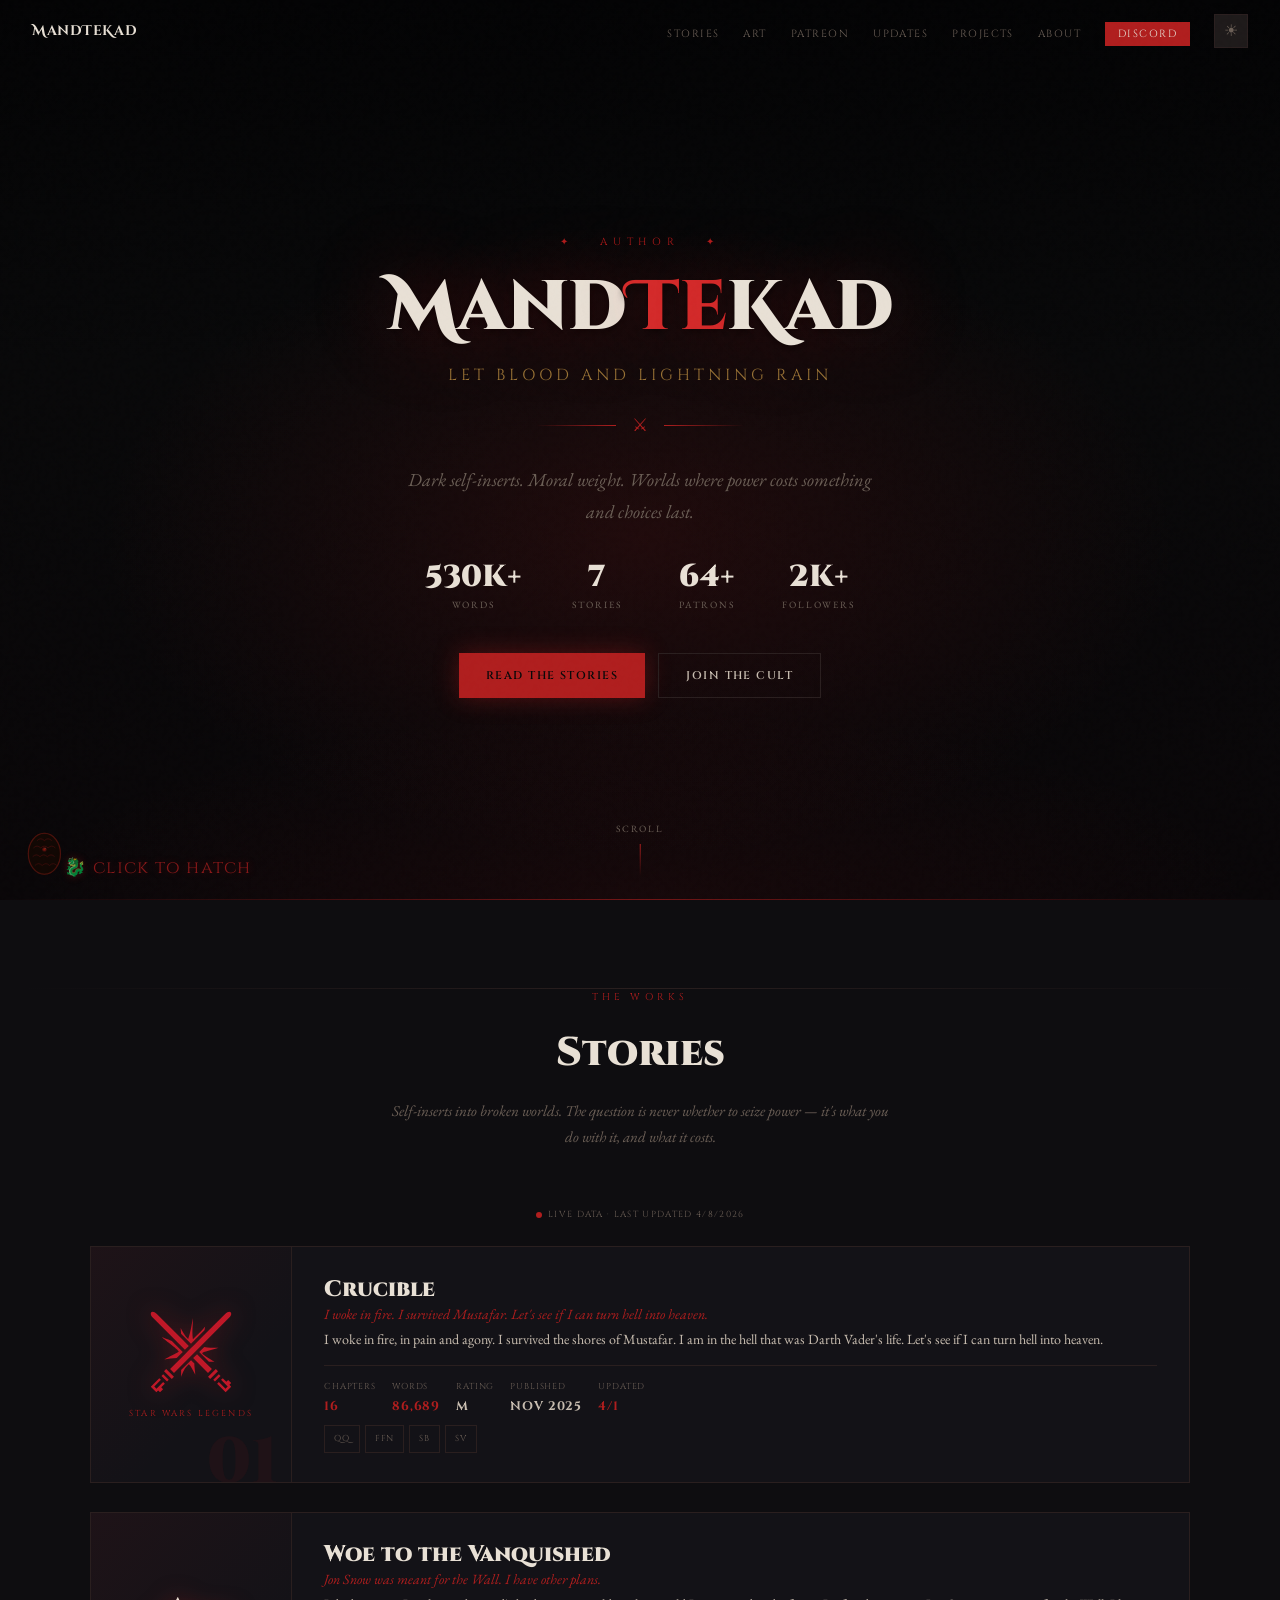
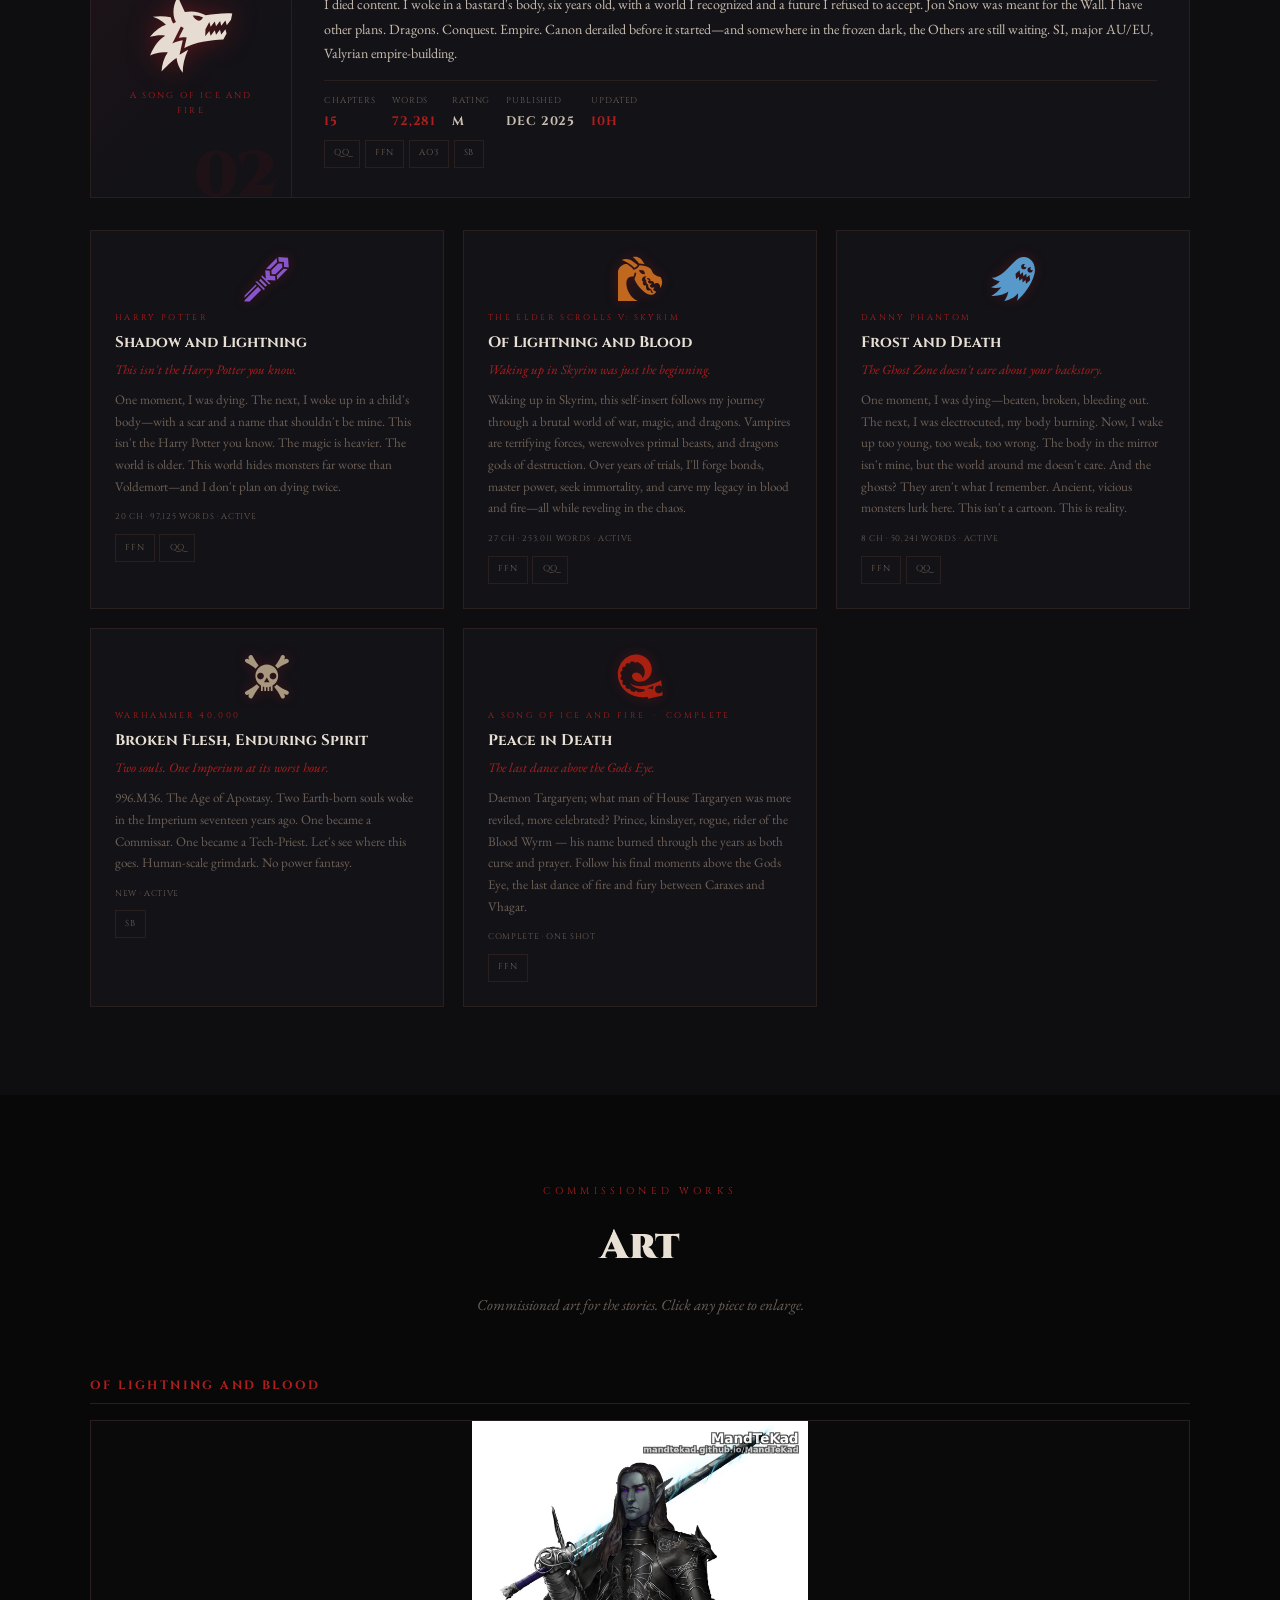
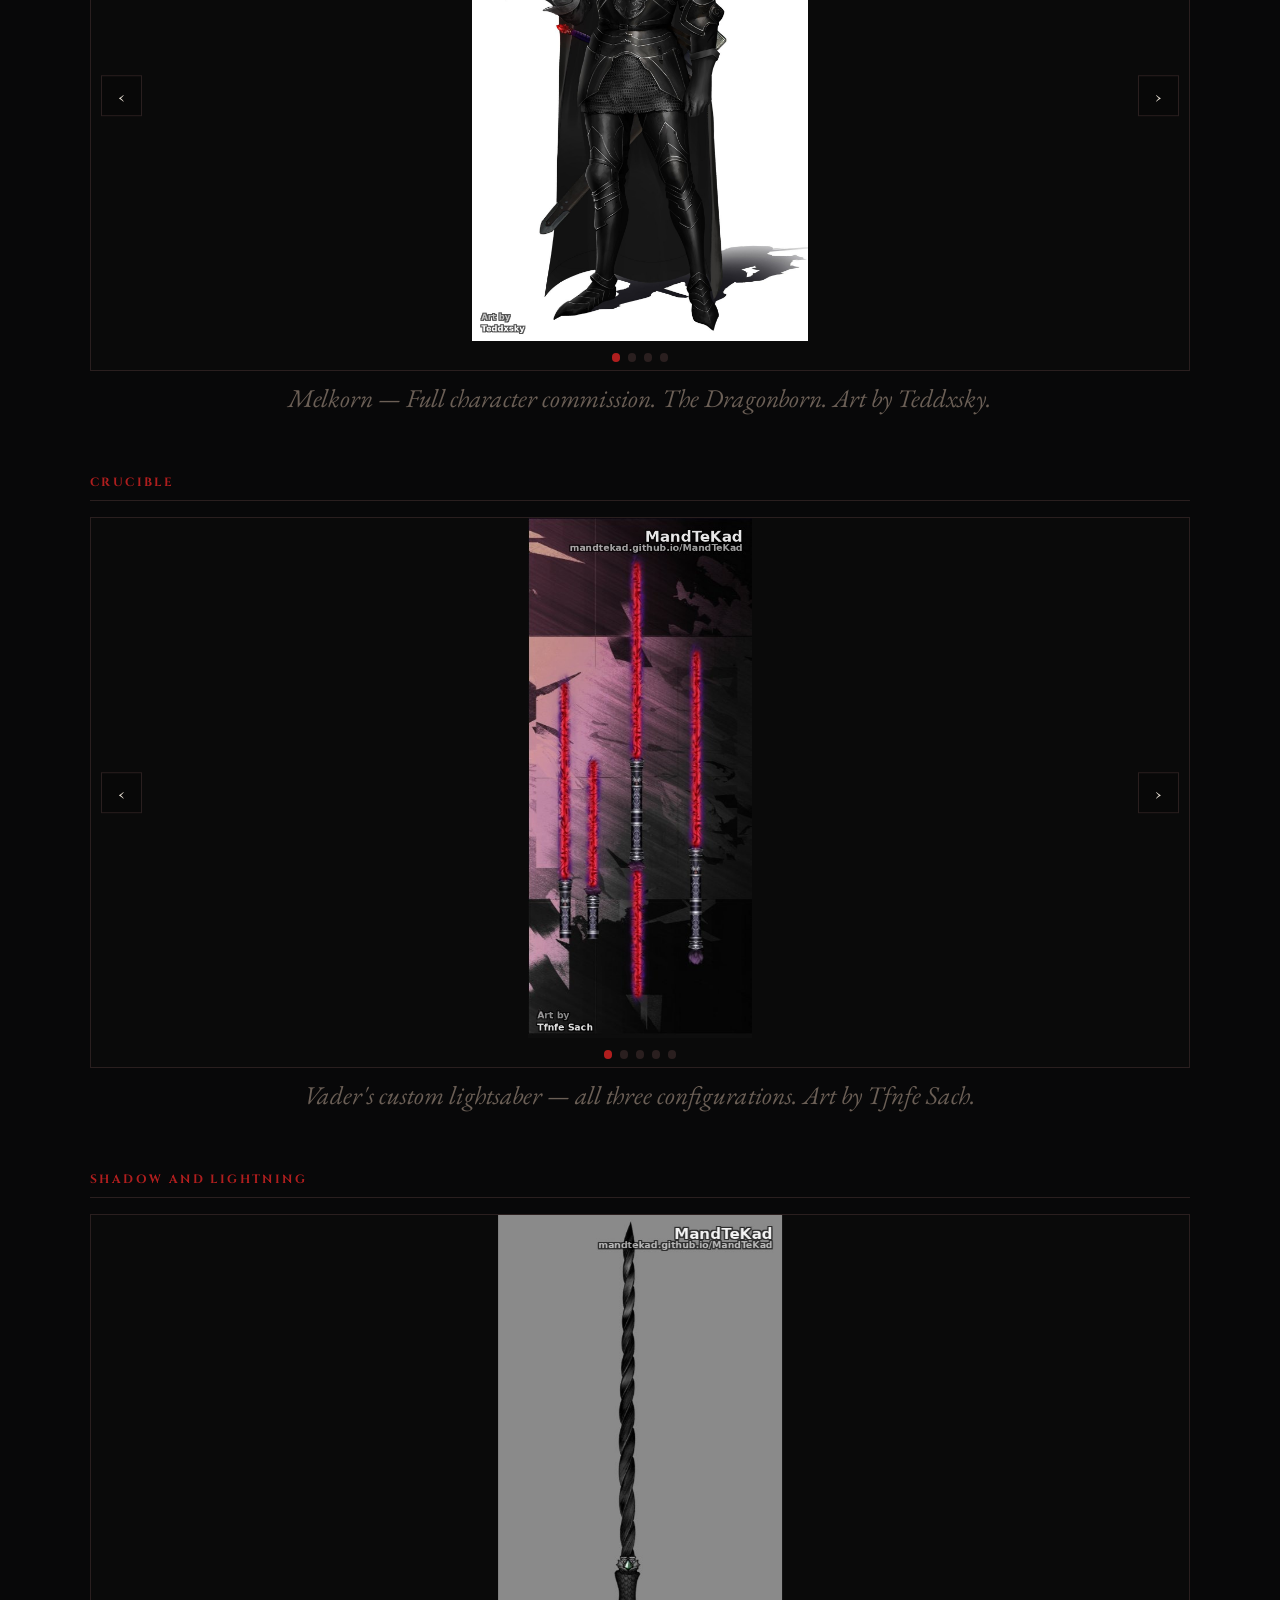
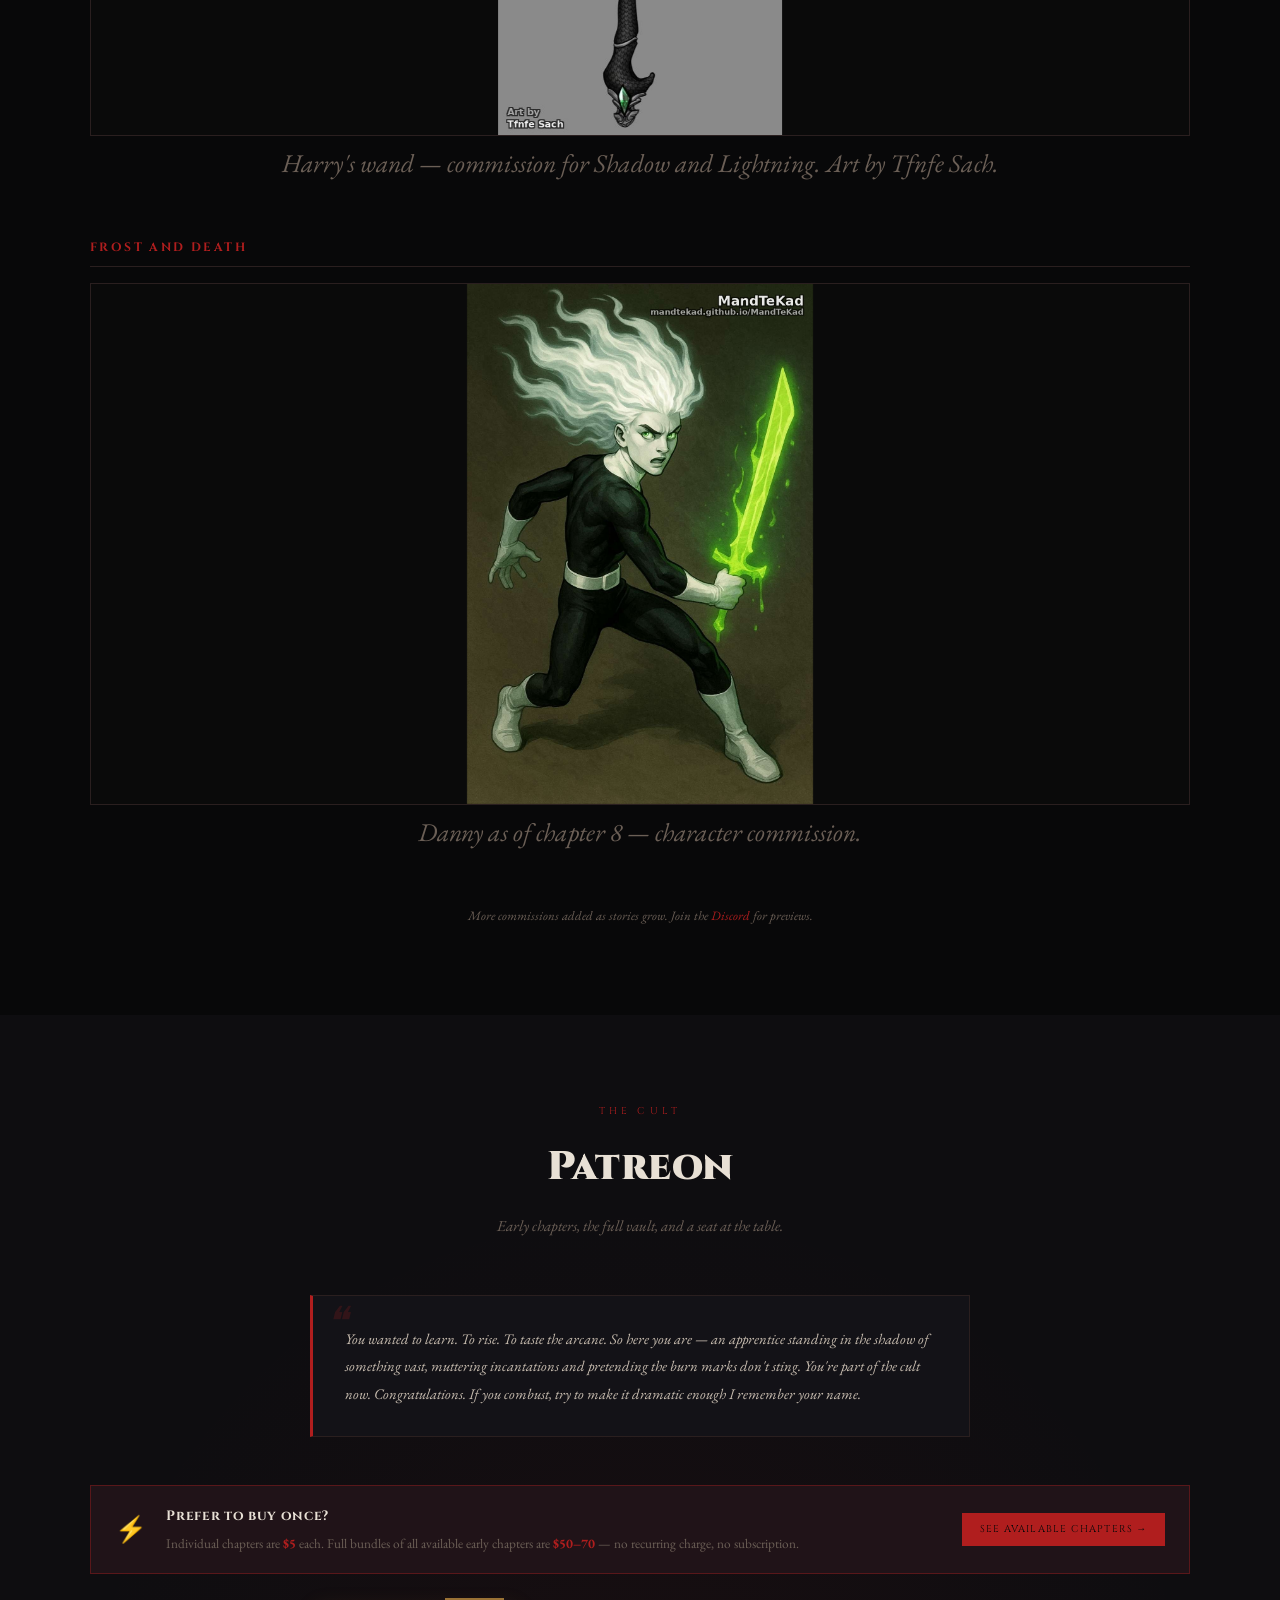
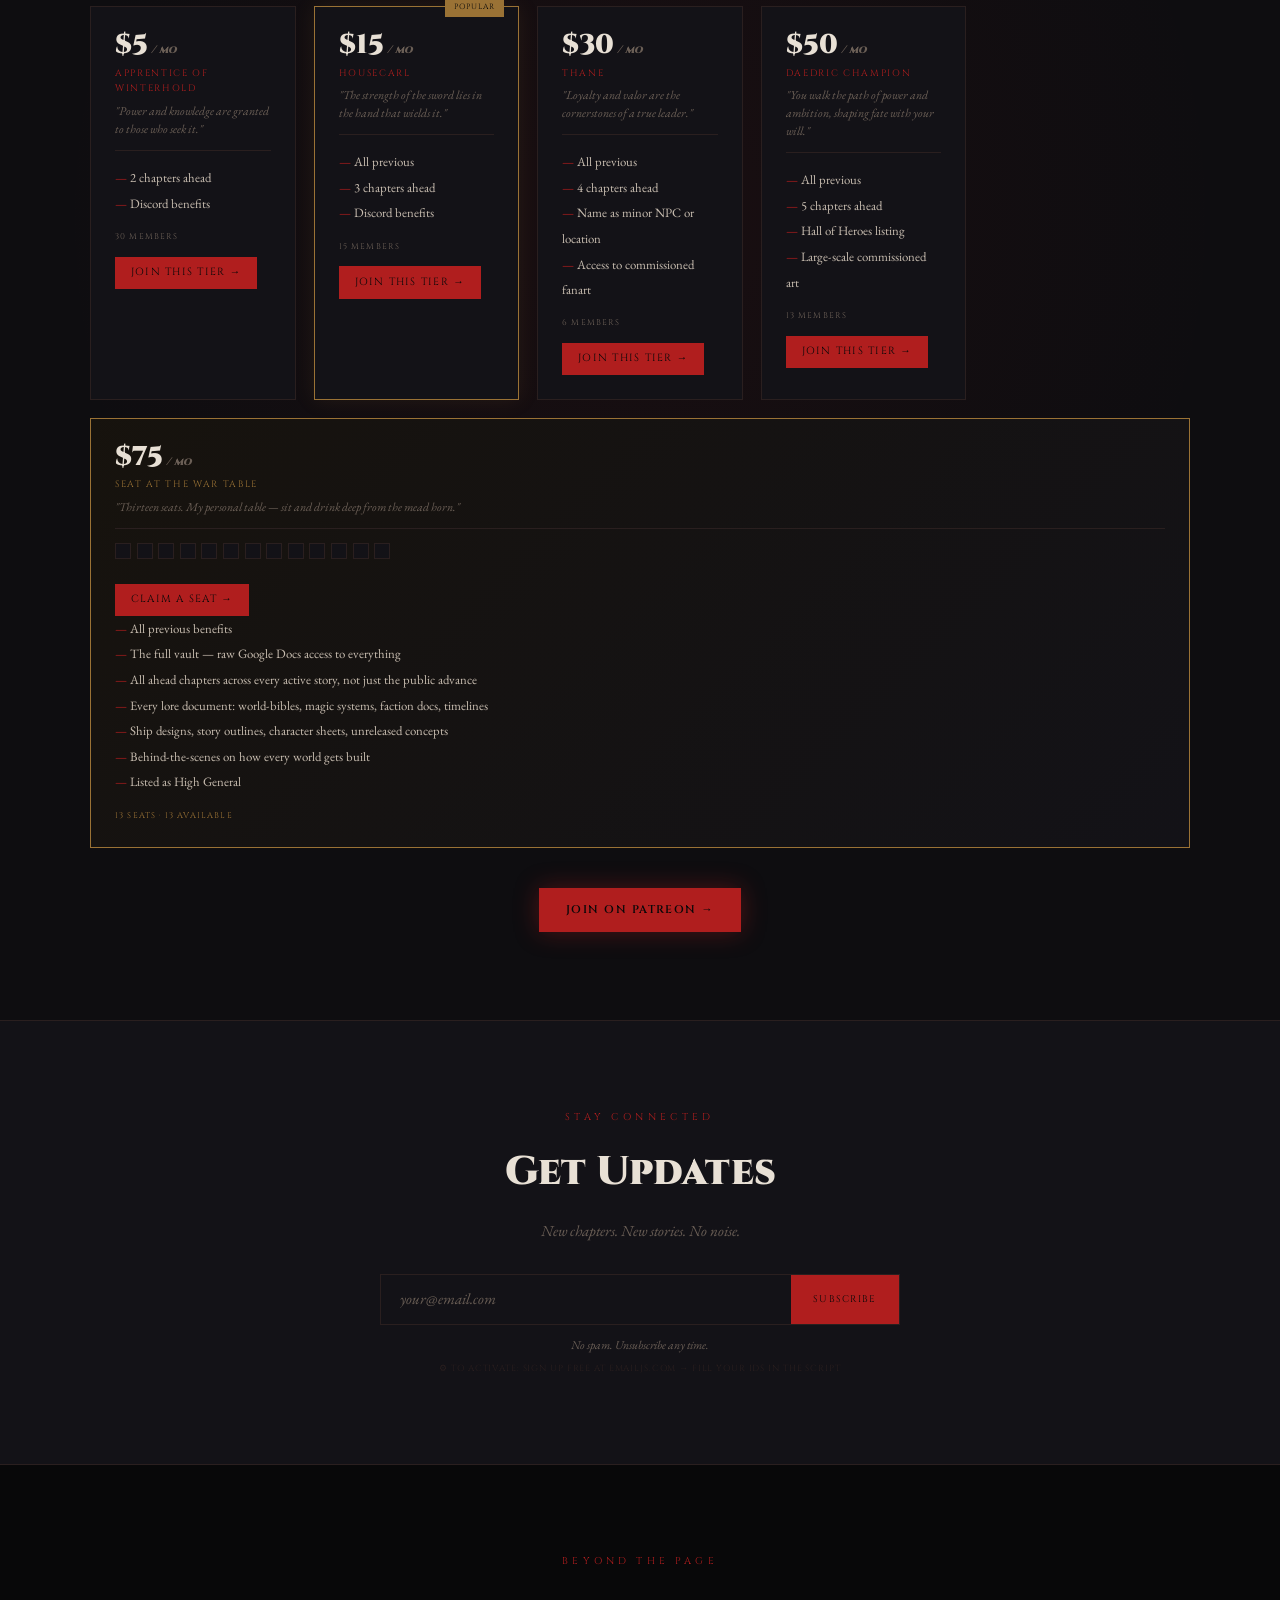
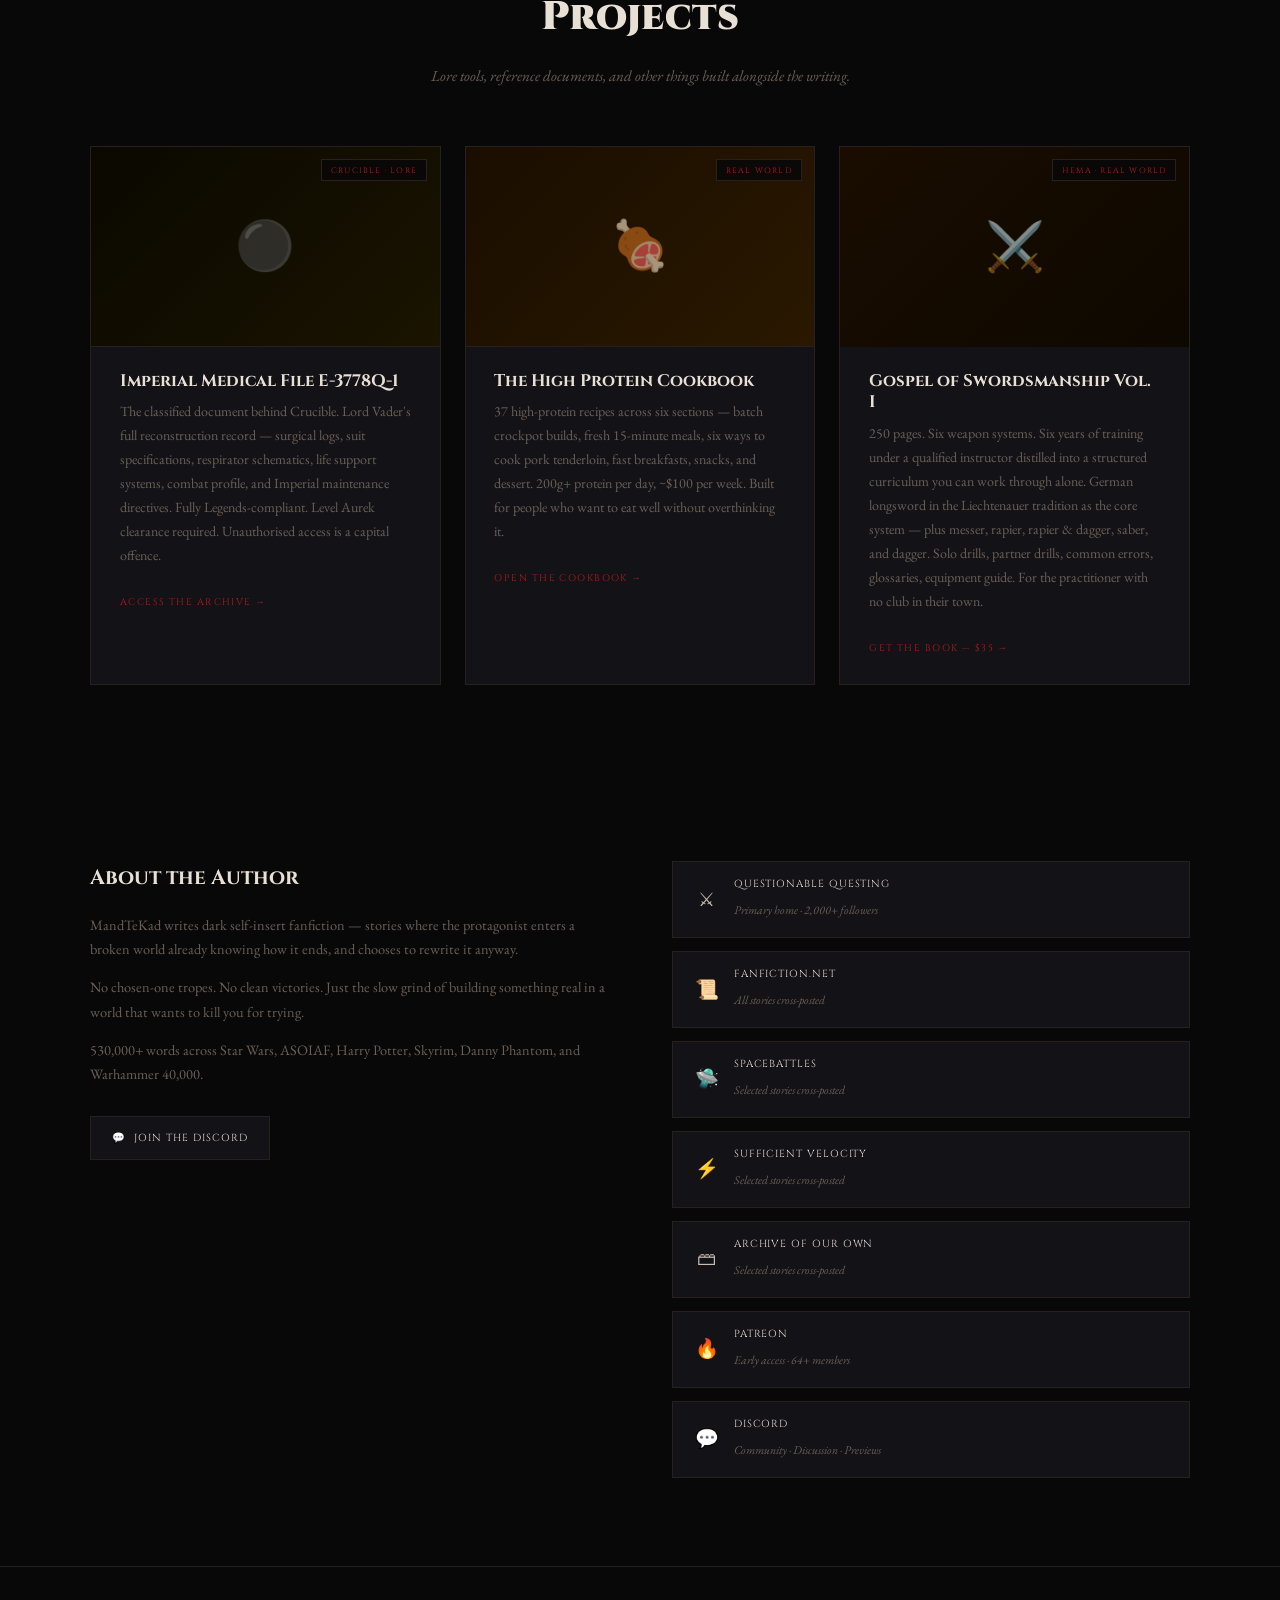
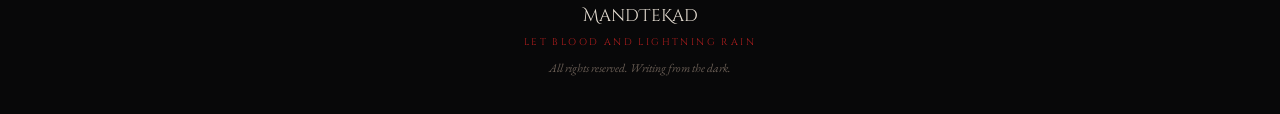
==== commit 8a36fecc: "Add files via upload" ====
--- a/index.html
+++ b/index.html
@@ -445,6 +445,7 @@
 .proj-card:hover{border-color:var(--acc);transform:translateY(-4px);}
 .proj-preview{height:clamp(140px,18vw,200px);display:flex;align-items:center;justify-content:center;position:relative;overflow:hidden;}
 .proj-preview-lore{background:linear-gradient(135deg,#0a0800,#1a1400);border-bottom:1px solid var(--bord);}
+.proj-preview-hema{background:linear-gradient(135deg,#1a0d00 0%,#0d0800 100%);}
 .proj-preview-cook{background:linear-gradient(135deg,#1a0e00,#2a1800);border-bottom:1px solid var(--bord);}
 .proj-icon{font-size:3rem;opacity:.6;transition:opacity .25s,transform .25s;}
 .proj-card:hover .proj-icon{opacity:.9;transform:scale(1.08);}
@@ -918,6 +919,18 @@
         </div>
       </a>
 
+
+      <a href="https://shookdylan.gumroad.com/l/gospel-of-swordsmanship" target="_blank" class="proj-card">
+        <div class="proj-preview proj-preview-hema">
+          <span class="proj-icon">⚔️</span>
+          <span class="proj-tag">HEMA · Real World</span>
+        </div>
+        <div class="proj-body">
+          <div class="proj-title">Gospel of Swordsmanship Vol. I</div>
+          <p class="proj-desc">250 pages. Six weapon systems. Six years of training under a qualified instructor distilled into a structured curriculum you can work through alone. German longsword in the Liechtenauer tradition as the core system — plus messer, rapier, rapier &amp; dagger, saber, and dagger. Solo drills, partner drills, common errors, glossaries, equipment guide. For the practitioner with no club in their town.</p>
+          <span class="proj-link">Get the book — $35 →</span>
+        </div>
+      </a>
     </div>
   </div>
 </section>
@@ -1201,192 +1214,142 @@
 
   // ── MOBILE: sleeping dragon in corner ─────────────────
   function startMobile() {
-    // Small canvas pinned to bottom-left corner (where egg was)
-    const size = 130;
-    canvas.style.position = 'fixed';
-    canvas.style.bottom = '0.6rem';
-    canvas.style.left = '0.6rem';
-    canvas.style.width = size + 'px';
-    canvas.style.height = size + 'px';
-    canvas.style.inset = 'auto';
-    canvas.style.pointerEvents = 'all';
-    canvas.style.zIndex = '8002';
-    canvas.width = size * 2;  // 2x for retina
-    canvas.height = size * 2;
-    canvas.style.display = 'block';
+    const SIZE = 130;
+    canvas.style.cssText = [
+      'position:fixed','bottom:0.5rem','left:0.5rem',
+      'width:'+SIZE+'px','height:'+SIZE+'px',
+      'inset:auto','pointer-events:all','z-index:9999','display:block'
+    ].join(';');
+    canvas.width = SIZE;
+    canvas.height = SIZE;
     canvas.onclick = killEgg;
-    canvas.title = 'tap to dismiss';
-
-    const ctx2 = canvas.getContext('2d');
-    ctx2.scale(2, 2); // retina scale
-    const S = size; // work in logical pixels
-
+
+    const c = canvas.getContext('2d');
     let smoke = [], smokeT = 0, alpha = 0;
+    const S = SIZE;
 
     function spawnSmoke(x, y) {
       smoke.push({
-        x: x + (Math.random()-.5)*4,
-        y: y,
-        vx: (Math.random()-.5)*.3,
-        vy: -(0.4 + Math.random()*.5),
-        size: 3 + Math.random()*4,
-        life: 1,
-        decay: 0.01 + Math.random()*.007,
-        wb: Math.random()*Math.PI*2,
-        ws: 0.05 + Math.random()*.03
+        x: x+(Math.random()-.5)*3, y,
+        vx:(Math.random()-.5)*.25, vy:-(0.3+Math.random()*.4),
+        size:2.5+Math.random()*3, life:1,
+        decay:0.012+Math.random()*.008,
+        wb:Math.random()*Math.PI*2, ws:0.05+Math.random()*.03
       });
     }
 
-    function drawCornerDragon(a) {
-      ctx2.clearRect(0, 0, S, S);
-      ctx2.globalAlpha = a;
-
-      // Scale everything to fit in the corner box
-      // Dragon faces right-ish, curled up, small
-      const sc = S * 0.008;
-      const cx = S * 0.52;
-      const cy = S * 0.58;
-
-      ctx2.save();
-      ctx2.translate(cx, cy);
-
-      // Tail curling
-      ctx2.beginPath();
-      ctx2.moveTo(55*sc, 8*sc);
-      ctx2.bezierCurveTo(80*sc,28*sc, 70*sc,60*sc, 38*sc,65*sc);
-      ctx2.bezierCurveTo(8*sc,68*sc, -8*sc,55*sc, -2*sc,38*sc);
-      ctx2.strokeStyle='#8b0000';
-      ctx2.lineWidth=5*sc;
-      ctx2.lineCap='round';
-      ctx2.stroke();
-      ctx2.strokeStyle='#c01020';
-      ctx2.lineWidth=3*sc;
-      ctx2.stroke();
-      // tail spike
-      ctx2.beginPath();
-      ctx2.moveTo(38*sc,65*sc);
-      ctx2.lineTo(28*sc,76*sc);
-      ctx2.lineTo(44*sc,72*sc);
-      ctx2.fillStyle='#8b0000';
-      ctx2.fill();
+    function draw(a) {
+      c.clearRect(0,0,S,S);
+      // Dark panel so dragon is visible against page background
+      c.globalAlpha = a * 0.85;
+      c.fillStyle = '#0e0404';
+      c.strokeStyle = 'rgba(139,0,0,0.6)';
+      c.lineWidth = 1.5;
+      c.beginPath();
+      c.roundRect(1,1,S-2,S-2,10);
+      c.fill(); c.stroke();
+      c.globalAlpha = 1;
+      const sc = S*0.008;
+      const cx = S*0.52, cy = S*0.58;
+      c.save();
+      c.globalAlpha = a;
+      c.translate(cx, cy);
+
+      // Tail
+      c.beginPath();
+      c.moveTo(55*sc,8*sc);
+      c.bezierCurveTo(80*sc,28*sc,70*sc,60*sc,38*sc,65*sc);
+      c.bezierCurveTo(8*sc,68*sc,-8*sc,55*sc,-2*sc,38*sc);
+      c.strokeStyle='#8b0000'; c.lineWidth=5*sc; c.lineCap='round'; c.stroke();
+      c.strokeStyle='#c01020'; c.lineWidth=3*sc; c.stroke();
+      c.beginPath();
+      c.moveTo(38*sc,65*sc); c.lineTo(28*sc,76*sc); c.lineTo(44*sc,72*sc);
+      c.fillStyle='#8b0000'; c.fill();
 
       // Body
-      const bg = ctx2.createRadialGradient(0,9*sc,4*sc, 0,9*sc,32*sc);
-      bg.addColorStop(0,'#3a0a0a');
-      bg.addColorStop(1,'#1a0404');
-      ctx2.beginPath();
-      ctx2.ellipse(0, 9*sc, 42*sc, 25*sc, 0.15, 0, Math.PI*2);
-      ctx2.fillStyle = bg;
-      ctx2.fill();
-      ctx2.strokeStyle='#8b0000';
-      ctx2.lineWidth=1.2*sc;
-      ctx2.stroke();
+      const bg=c.createRadialGradient(0,9*sc,4*sc,0,9*sc,32*sc);
+      bg.addColorStop(0,'#3a0a0a'); bg.addColorStop(1,'#1a0404');
+      c.beginPath(); c.ellipse(0,9*sc,42*sc,25*sc,0.15,0,Math.PI*2);
+      c.fillStyle=bg; c.fill();
+      c.strokeStyle='#8b0000'; c.lineWidth=1.2*sc; c.stroke();
 
       // Wings folded
-      ctx2.beginPath();
-      ctx2.moveTo(-12*sc,-9*sc);
-      ctx2.bezierCurveTo(-37*sc,-42*sc, 27*sc,-52*sc, 37*sc,-19*sc);
-      ctx2.bezierCurveTo(32*sc,-4*sc, 12*sc,1*sc, -12*sc,-9*sc);
-      ctx2.fillStyle='rgba(100,8,8,0.78)';
-      ctx2.fill();
-      ctx2.strokeStyle='#8b0000';
-      ctx2.lineWidth=sc;
-      ctx2.stroke();
-
-      // Neck tucked
-      ctx2.beginPath();
-      ctx2.moveTo(-22*sc,-2*sc);
-      ctx2.bezierCurveTo(-37*sc,-14*sc, -42*sc,-27*sc, -33*sc,-37*sc);
-      ctx2.strokeStyle='#1a0404';
-      ctx2.lineWidth=9*sc;
-      ctx2.lineCap='round';
-      ctx2.stroke();
-      ctx2.strokeStyle='#8b0000';
-      ctx2.lineWidth=7.5*sc;
-      ctx2.stroke();
+      c.beginPath();
+      c.moveTo(-12*sc,-9*sc);
+      c.bezierCurveTo(-37*sc,-42*sc,27*sc,-52*sc,37*sc,-19*sc);
+      c.bezierCurveTo(32*sc,-4*sc,12*sc,1*sc,-12*sc,-9*sc);
+      c.fillStyle='rgba(100,8,8,0.78)'; c.fill();
+      c.strokeStyle='#8b0000'; c.lineWidth=sc; c.stroke();
+
+      // Neck
+      c.beginPath();
+      c.moveTo(-22*sc,-2*sc);
+      c.bezierCurveTo(-37*sc,-14*sc,-42*sc,-27*sc,-33*sc,-37*sc);
+      c.strokeStyle='#1a0404'; c.lineWidth=9*sc; c.lineCap='round'; c.stroke();
+      c.strokeStyle='#8b0000'; c.lineWidth=7.5*sc; c.stroke();
 
       // Head
-      ctx2.save();
-      ctx2.translate(-33*sc,-41*sc);
-      ctx2.beginPath();
-      ctx2.ellipse(0,0, 10*sc,7*sc, -0.5,0,Math.PI*2);
-      ctx2.fillStyle='#250808';
-      ctx2.fill();
-      ctx2.strokeStyle='#8b0000';
-      ctx2.lineWidth=sc;
-      ctx2.stroke();
+      c.save(); c.translate(-33*sc,-41*sc);
+      c.beginPath(); c.ellipse(0,0,10*sc,7*sc,-0.5,0,Math.PI*2);
+      c.fillStyle='#250808'; c.fill();
+      c.strokeStyle='#8b0000'; c.lineWidth=sc; c.stroke();
       // Snout
-      ctx2.beginPath();
-      ctx2.moveTo(-3*sc,2*sc);
-      ctx2.bezierCurveTo(0,4*sc, 9*sc,5.5*sc, 13*sc,3.5*sc);
-      ctx2.bezierCurveTo(9*sc,1.5*sc, 2*sc,1*sc, -3*sc,2*sc);
-      ctx2.fillStyle='#1e0606';
-      ctx2.fill();
+      c.beginPath();
+      c.moveTo(-3*sc,2*sc);
+      c.bezierCurveTo(0,4*sc,9*sc,5.5*sc,13*sc,3.5*sc);
+      c.bezierCurveTo(9*sc,1.5*sc,2*sc,sc,-3*sc,2*sc);
+      c.fillStyle='#1e0606'; c.fill();
       // Closed eye
-      ctx2.strokeStyle='#8b0000';
-      ctx2.lineWidth=sc;
-      ctx2.lineCap='round';
-      ctx2.beginPath();
-      ctx2.arc(-1.5*sc,-2*sc, 2.5*sc, Math.PI*1.15, Math.PI*1.85);
-      ctx2.stroke();
-      // Horn
-      ctx2.strokeStyle='#5a1010';
-      ctx2.lineWidth=1.2*sc;
-      ctx2.beginPath();
-      ctx2.moveTo(-2*sc,-5*sc);
-      ctx2.lineTo(-8*sc,-10*sc);
-      ctx2.moveTo(2.5*sc,-5*sc);
-      ctx2.lineTo(-2*sc,-11*sc);
-      ctx2.stroke();
-      // Nostril — return position
-      const nx = cx + (-33*sc + 8.5*sc);
-      const ny = cy + (-41*sc + 3.5*sc);
-      ctx2.beginPath();
-      ctx2.arc(8.5*sc,3.5*sc, sc, 0, Math.PI*2);
-      ctx2.fillStyle='#5a1010';
-      ctx2.fill();
-      ctx2.restore();
+      c.strokeStyle='#8b0000'; c.lineWidth=sc; c.lineCap='round';
+      c.beginPath(); c.arc(-1.5*sc,-2*sc,2.5*sc,Math.PI*1.15,Math.PI*1.85); c.stroke();
+      // Horns
+      c.strokeStyle='#5a1010'; c.lineWidth=1.2*sc;
+      c.beginPath();
+      c.moveTo(-2*sc,-5*sc); c.lineTo(-8*sc,-10*sc);
+      c.moveTo(2.5*sc,-5*sc); c.lineTo(-2*sc,-11*sc);
+      c.stroke();
+      // Nostril
+      c.beginPath(); c.arc(8.5*sc,3.5*sc,sc,0,Math.PI*2);
+      c.fillStyle='#5a1010'; c.fill();
+      c.restore();
 
       // ZZZ
       const zt = Date.now()*.001;
-      ctx2.textAlign='center';
+      c.textAlign='center';
       [[7,-48,-58],[5,-55,-70],[4,-60,-80]].forEach(([sz,ox,oy],i)=>{
-        ctx2.font = `bold ${sz*sc}px serif`;
-        ctx2.fillStyle = `rgba(180,80,80,${0.5-i*.1+Math.sin(zt+i)*.15})`;
-        ctx2.fillText('z',
-          ox*sc + Math.sin(zt*.5+i)*3*sc,
-          oy*sc - (zt%(14+i*3))*sc*.9
-        );
+        c.font=`bold ${sz*sc}px serif`;
+        c.fillStyle=`rgba(180,80,80,${0.55-i*.1+Math.sin(zt+i)*.15})`;
+        c.fillText('z', ox*sc+Math.sin(zt*.5+i)*3*sc, oy*sc-(zt%(14+i*3))*sc*.9);
       });
 
-      ctx2.restore();
-      return {x: nx, y: ny};
+      c.restore();
+
+      // Return nostril in canvas coords
+      return {
+        x: cx + (-33*sc + 8.5*sc),
+        y: cy + (-41*sc + 3.5*sc)
+      };
     }
 
-    function animMobile() {
-      killEgg._animId = requestAnimationFrame(animMobile);
-      alpha = Math.min(1, alpha + .025);
-      const nostril = drawCornerDragon(alpha);
-      if (++smokeT % 12 === 0) spawnSmoke(nostril.x, nostril.y);
-      smoke = smoke.filter(s => {
-        s.wb += s.ws;
-        s.x += s.vx + Math.sin(s.wb)*.25;
-        s.y += s.vy;
-        s.size *= 1.02;
-        s.life -= s.decay;
-        if (s.life > 0) {
-          ctx2.globalAlpha = s.life * .3;
-          ctx2.beginPath();
-          ctx2.arc(s.x, s.y, s.size*s.life, 0, Math.PI*2);
-          ctx2.fillStyle = 'rgba(190,130,90,1)';
-          ctx2.fill();
-          ctx2.globalAlpha = 1;
+    function anim() {
+      killEgg._animId = requestAnimationFrame(anim);
+      alpha = Math.min(1, alpha+.025);
+      const n = draw(alpha);
+      if (++smokeT % 14 === 0) spawnSmoke(n.x, n.y);
+      smoke = smoke.filter(s=>{
+        s.wb+=s.ws; s.x+=s.vx+Math.sin(s.wb)*.2; s.y+=s.vy;
+        s.size*=1.02; s.life-=s.decay;
+        if(s.life>0){
+          c.globalAlpha=s.life*.28;
+          c.beginPath(); c.arc(s.x,s.y,s.size*s.life,0,Math.PI*2);
+          c.fillStyle='rgba(190,130,90,1)'; c.fill();
+          c.globalAlpha=1;
           return true;
         }
         return false;
       });
     }
-    animMobile();
+    anim();
   }
 
     // ── DESKTOP: cursor-chasing dragon ─────────────────
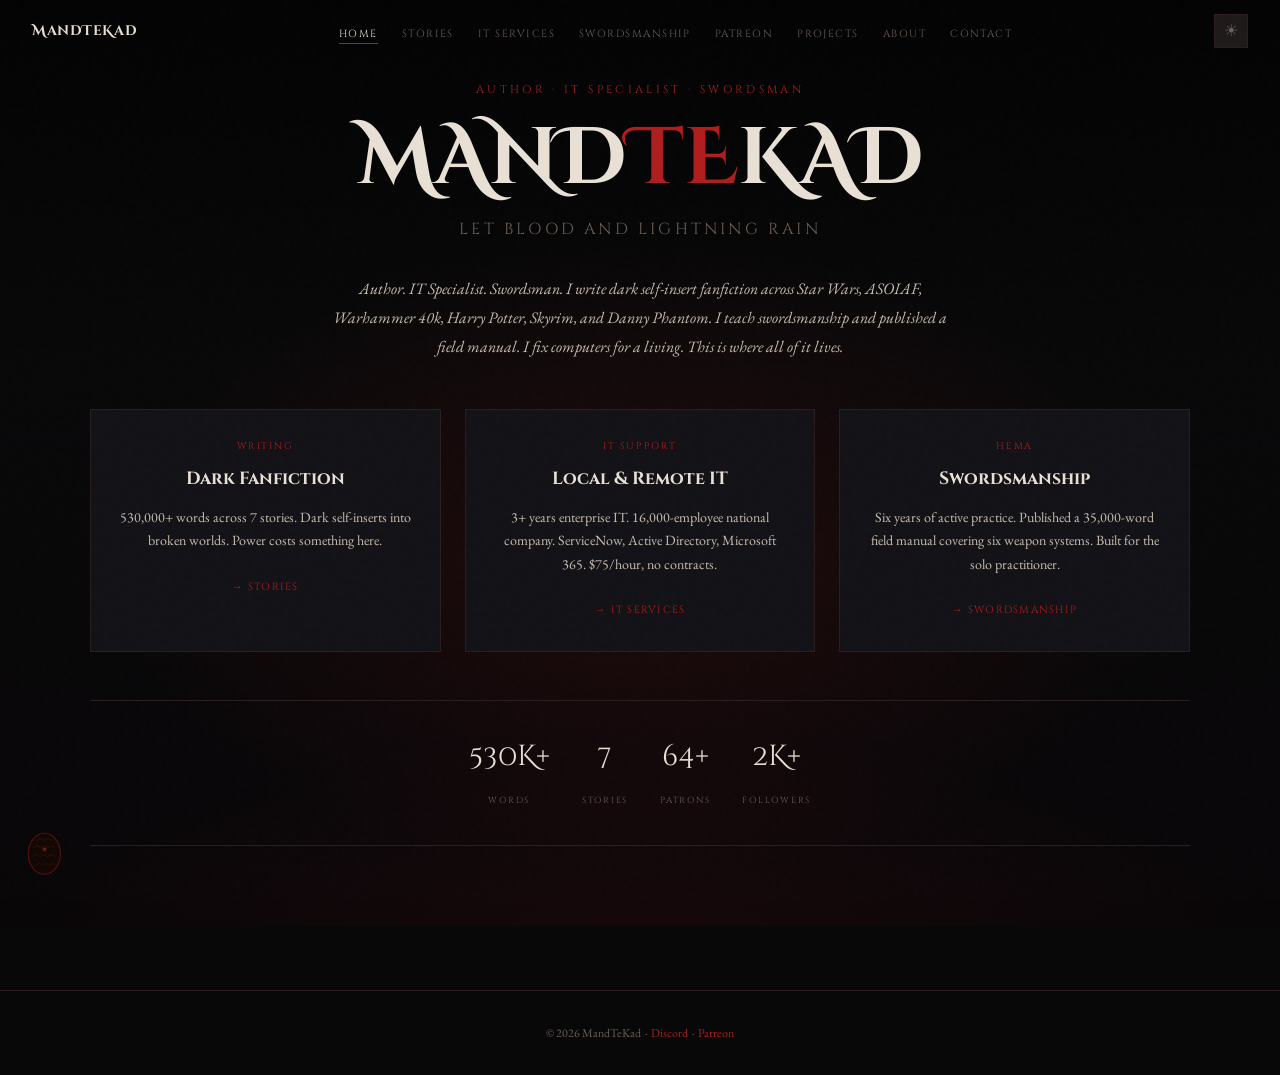
==== commit 413640d4: "Add files via upload" ====
--- a/index.html
+++ b/index.html
@@ -1,987 +1,48 @@
 <!DOCTYPE html>
 <html lang="en" data-theme="dark">
 <head>
-<meta charset="UTF-8">
+  <meta charset="UTF-8"/>
   <meta http-equiv="Cache-Control" content="no-cache, no-store, must-revalidate"/>
-  <link rel="icon" type="image/png" href="[data-uri]"/>
-<meta name="viewport" content="width=device-width, initial-scale=1.0">
-<title>MandTeKad — Let Blood and Lightning Rain</title>
-<meta name="description" content="MandTeKad writes dark self-insert fanfiction across Star Wars, ASOIAF, Harry Potter, Skyrim and more. 530,000+ words. Active on QQ, FFN, SB, SV, AO3.">
-<meta property="og:title" content="MandTeKad — Let Blood and Lightning Rain">
-<meta property="og:description" content="Dark self-inserts. Moral weight. Worlds where power costs something and choices last.">
-<meta property="og:type" content="website">
-<meta name="theme-color" content="#b01e1e">
-<link rel="preconnect" href="https://fonts.googleapis.com">
-<link href="https://fonts.googleapis.com/css2?family=Cinzel+Decorative:wght@700;900&family=Cinzel:wght@400;600;900&family=EB+Garamond:ital,wght@0,400;0,500;1,400&display=swap" rel="stylesheet">
-<style>
-/* ═══════════════════════════════════
-   THEME TOKENS
-═══════════════════════════════════ */
-[data-theme="dark"] {
-  --bg:      #080809;
-  --bg2:     #0e0d10;
-  --surf:    #131217;
-  --bord:    #2a1f1f;
-  --acc:     #b01e1e;
-  --acc2:    #d42a2a;
-  --ember:   #e8541a;
-  --ash:     #c8bdb0;
-  --pale:    #e8e0d5;
-  --muted:   #6b5f56;
-  --gold:    #9a7235;
-  --tog-bg:  #1e1a1a;
-  --tog-ico: "☀";
-}
-[data-theme="light"] {
-  --bg:      #faf8f5;
-  --bg2:     #f2ede6;
-  --surf:    #ffffff;
-  --bord:    #d4c8bc;
-  --acc:     #6d28d9;
-  --acc2:    #7c3aed;
-  --ember:   #7c3aed;
-  --ash:     #3d2f28;
-  --pale:    #1a0f08;
-  --muted:   #7a6860;
-  --gold:    #92660a;
-  --tog-bg:  #ede8e2;
-  --tog-ico: "☽";
-}
-
-/* ═══════════════════════════════════
-   RESET & BASE
-═══════════════════════════════════ */
-*,*::before,*::after{box-sizing:border-box;margin:0;padding:0;}
-html{scroll-behavior:smooth;-webkit-text-size-adjust:100%;}
-body{
-  background:var(--bg);color:var(--ash);
-  font-family:'EB Garamond',Georgia,serif;
-  font-size:clamp(16px,2.2vw,18px);
-  line-height:1.7;overflow-x:hidden;
-  transition:background .3s,color .3s;
-}
-body::before{
-  content:'';position:fixed;inset:0;pointer-events:none;z-index:999;opacity:.4;
-  background-image:url("data:image/svg+xml,%3Csvg viewBox='0 0 200 200' xmlns='http://www.w3.org/2000/svg'%3E%3Cfilter id='n'%3E%3CfeTurbulence type='fractalNoise' baseFrequency='0.85' numOctaves='4' stitchTiles='stitch'/%3E%3C/filter%3E%3Crect width='100%25' height='100%25' filter='url(%23n)' opacity='0.035'/%3E%3C/svg%3E");
-}
-img{max-width:100%;height:auto;display:block;}
-a{color:inherit;text-decoration:none;}
-
-/* ═══════════════════════════════════
-   NAV
-═══════════════════════════════════ */
-nav{
-  position:fixed;top:0;left:0;right:0;z-index:900;
-  display:flex;align-items:center;justify-content:space-between;
-  padding:.9rem 2rem;
-  background:transparent;
-  transition:background .3s,border-color .3s,backdrop-filter .3s;
-}
-nav.scrolled{
-  background:color-mix(in srgb,var(--bg) 96%,transparent);
-  backdrop-filter:blur(16px);
-  border-bottom:1px solid var(--bord);
-}
-.nav-brand{
-  font-family:'Cinzel Decorative',serif;font-size:.9rem;font-weight:700;
-  color:var(--pale);letter-spacing:.04em;flex-shrink:0;
-}
-.nav-right{display:flex;align-items:center;gap:1.5rem;}
-.nav-links{display:flex;gap:1.5rem;list-style:none;align-items:center;}
-.nav-links a{
-  font-family:'Cinzel',serif;font-size:.65rem;letter-spacing:.14em;
-  text-transform:uppercase;color:var(--muted);transition:color .2s;
-  white-space:nowrap;
-}
-.nav-links a:hover{color:var(--pale);}
-.nav-disc{
-  font-family:'Cinzel',serif;font-size:.62rem;letter-spacing:.12em;
-  text-transform:uppercase;color:var(--pale)!important;
-  background:var(--acc);padding:.3rem .8rem;transition:background .2s;
-  white-space:nowrap;
-}
-.nav-disc:hover{background:var(--acc2)!important;}
-
-/* Theme toggle */
-.theme-toggle{
-  background:var(--tog-bg);border:1px solid var(--bord);
-  color:var(--muted);cursor:pointer;
-  font-size:1rem;line-height:1;
-  width:34px;height:34px;
-  display:flex;align-items:center;justify-content:center;
-  transition:border-color .2s,color .2s;flex-shrink:0;
-  border-radius:0;
-}
-.theme-toggle:hover{border-color:var(--acc);color:var(--pale);}
-
-/* Hamburger */
-.hamburger{
-  display:none;flex-direction:column;gap:5px;
-  cursor:pointer;padding:6px;background:none;border:none;
-  flex-shrink:0;
-}
-.hamburger span{
-  display:block;width:22px;height:2px;background:var(--pale);
-  transition:transform .25s,opacity .25s;
-  transform-origin:center;
-}
-.hamburger.open span:nth-child(1){transform:translateY(7px) rotate(45deg);}
-.hamburger.open span:nth-child(2){opacity:0;}
-.hamburger.open span:nth-child(3){transform:translateY(-7px) rotate(-45deg);}
-
-/* Mobile nav drawer */
-.mobile-nav{
-  display:none;position:fixed;top:0;left:0;right:0;bottom:0;
-  z-index:850;
-  background:color-mix(in srgb,var(--bg) 97%,transparent);
-  backdrop-filter:blur(20px);
-  flex-direction:column;align-items:center;justify-content:center;
-  gap:2rem;opacity:0;pointer-events:none;
-  transition:opacity .25s;
-}
-.mobile-nav.open{display:flex;opacity:1;pointer-events:all;}
-.mobile-nav a{
-  font-family:'Cinzel',serif;font-size:1.1rem;letter-spacing:.2em;
-  text-transform:uppercase;color:var(--ash);
-  padding:.6rem 0;border-bottom:1px solid var(--bord);width:200px;text-align:center;
-  transition:color .2s,border-color .2s;
-}
-.mobile-nav a:hover{color:var(--acc);}
-.mobile-nav .mob-disc{
-  background:var(--acc);color:var(--pale);border:none;
-  padding:.7rem 2rem;margin-top:.5rem;
-}
-
-/* ═══════════════════════════════════
-   HERO
-═══════════════════════════════════ */
-.hero{
-  position:relative;min-height:100svh;
-  display:flex;flex-direction:column;
-  justify-content:center;align-items:center;
-  text-align:center;padding:5rem 1.5rem 3rem;overflow:hidden;
-}
-.hero-bg{
-  position:absolute;inset:0;
-  background:
-    radial-gradient(ellipse 60% 50% at 50% 60%,color-mix(in srgb,var(--acc) 14%,transparent) 0%,transparent 70%),
-    radial-gradient(ellipse 80% 35% at 50% 100%,color-mix(in srgb,var(--acc) 8%,transparent) 0%,transparent 60%);
-  transition:background .3s;
-}
-[data-theme="dark"] .hero-bg{
-  background:
-    radial-gradient(ellipse 60% 50% at 50% 60%,rgba(176,30,30,.14),transparent 70%),
-    radial-gradient(ellipse 80% 35% at 50% 100%,rgba(176,30,30,.08),transparent 60%),
-    linear-gradient(180deg,#030304,#080809 40%,#090608);
-}
-.hero-line{position:absolute;bottom:0;left:0;right:0;height:1px;background:linear-gradient(90deg,transparent,var(--acc),transparent);opacity:.6;}
-
-/* Embers — both modes, color follows theme */
-:root{--ember-glow: rgba(232,84,26,.55);}
-[data-theme="light"]{--ember-glow: rgba(109,40,217,.45);}
-.embers{position:absolute;inset:0;overflow:hidden;pointer-events:none;}
-.ember{position:absolute;bottom:-10px;border-radius:50%;background:var(--ember);box-shadow:0 0 6px 2px var(--ember-glow);animation:rise linear infinite;opacity:0;}
-@keyframes rise{0%{transform:translateY(0) translateX(0) scale(1);opacity:0}10%{opacity:1}50%{transform:translateY(-45vh) translateX(18px) scale(.75)}90%{opacity:.35}100%{transform:translateY(-95vh) translateX(-8px) scale(.15);opacity:0}}
-/* secondary embers use accent2 in both modes */
-.e3,.e7{background:var(--acc2);}
-.e1{left:8%;width:2px;height:2px;animation-duration:9s;animation-delay:0s}
-.e2{left:22%;width:3px;height:3px;animation-duration:12s;animation-delay:2s}
-.e3{left:38%;width:2px;height:2px;animation-duration:8s;animation-delay:1s}
-.e4{left:52%;width:3px;height:3px;animation-duration:14s;animation-delay:3.5s}
-.e5{left:68%;width:4px;height:4px;animation-duration:7s;animation-delay:.5s}
-.e6{left:78%;width:2px;height:2px;animation-duration:11s;animation-delay:4s}
-.e7{left:14%;width:2px;height:2px;animation-duration:13s;animation-delay:6s}
-.e8{left:88%;width:3px;height:3px;animation-duration:9s;animation-delay:2.5s}
-.e9{left:58%;width:2px;height:2px;animation-duration:15s;animation-delay:1.5s}
-.e10{left:33%;width:3px;height:3px;animation-duration:8.5s;animation-delay:5s}
-
-.hero-content{position:relative;z-index:2;animation:fadeUp 1.1s ease both;width:100%;max-width:700px;}
-@keyframes fadeUp{from{opacity:0;transform:translateY(28px)}to{opacity:1;transform:translateY(0)}}
-.eyebrow{font-family:'Cinzel',serif;font-size:.65rem;letter-spacing:.55em;color:var(--acc);text-transform:uppercase;margin-bottom:1.2rem;display:block;}
-.hero-name{
-  font-family:'Cinzel Decorative',serif;
-  font-size:clamp(2rem,5.5vw,5.5rem);
-  font-weight:900;color:var(--pale);line-height:1.04;
-  text-shadow:0 0 80px color-mix(in srgb,var(--acc) 40%,transparent),0 3px 6px rgba(0,0,0,.5);
-  margin-bottom:.25em;white-space:nowrap;
-}
-.hero-name em{color:var(--acc2);font-style:normal;}
-.tagline{
-  font-family:'Cinzel',serif;
-  font-size:clamp(.72rem,1.8vw,1rem);
-  letter-spacing:.25em;text-transform:uppercase;color:var(--gold);margin-bottom:1.3rem;
-}
-.divider{display:flex;align-items:center;justify-content:center;gap:1rem;margin:1rem auto 1.5rem;color:var(--acc);}
-.divider::before,.divider::after{content:'';flex:1;max-width:80px;height:1px;}
-.divider::before{background:linear-gradient(90deg,transparent,var(--acc));}
-.divider::after{background:linear-gradient(90deg,var(--acc),transparent);}
-.hero-sub{font-style:italic;font-size:clamp(.9rem,2vw,1.15rem);color:var(--muted);max-width:480px;margin:0 auto 2.2rem;}
-
-.stats-row{display:flex;gap:clamp(1.2rem,4vw,2.5rem);justify-content:center;flex-wrap:wrap;margin-bottom:2.5rem;animation:fadeUp 1.1s ease .3s both;}
-.stat{text-align:center;min-width:70px;}
-.stat-n{font-family:'Cinzel',serif;font-size:clamp(1.4rem,4vw,1.9rem);font-weight:900;color:var(--pale);line-height:1;}
-.stat-l{font-size:.6rem;letter-spacing:.2em;text-transform:uppercase;color:var(--muted);margin-top:.25rem;}
-.ctas{display:flex;gap:.8rem;justify-content:center;flex-wrap:wrap;animation:fadeUp 1.1s ease .5s both;}
-.btn{
-  display:inline-block;padding:.75rem 1.7rem;
-  font-family:'Cinzel',serif;font-size:.7rem;font-weight:600;
-  letter-spacing:.13em;text-transform:uppercase;
-  transition:all .22s ease;cursor:pointer;border:none;
-  min-height:44px;display:inline-flex;align-items:center;
-}
-.btn-r{background:var(--acc);color:var(--bg);box-shadow:0 0 24px color-mix(in srgb,var(--acc) 38%,transparent);}
-.btn-r:hover{background:var(--acc2);box-shadow:0 0 44px color-mix(in srgb,var(--acc) 55%,transparent);transform:translateY(-2px);}
-.btn-o{background:transparent;color:var(--ash);border:1px solid var(--bord);}
-.btn-o:hover{border-color:var(--acc);color:var(--pale);transform:translateY(-2px);}
-.scroll-cue{position:absolute;bottom:1.5rem;left:50%;transform:translateX(-50%);display:flex;flex-direction:column;align-items:center;gap:.4rem;color:var(--muted);font-size:.6rem;letter-spacing:.2em;text-transform:uppercase;animation:breathe 2.2s ease infinite;}
-@keyframes breathe{0%,100%{opacity:.3}50%{opacity:.8}}
-.scroll-cue::after{content:'';width:1px;height:32px;background:linear-gradient(to bottom,var(--acc),transparent);}
-
-/* ═══════════════════════════════════
-   SECTIONS
-═══════════════════════════════════ */
-section{padding:clamp(3rem,8vw,5.5rem) 1.5rem;}
-.wrap{max-width:1100px;margin:0 auto;}
-.sec-head{text-align:center;margin-bottom:clamp(2rem,5vw,3.5rem);}
-.sec-tag{font-family:'Cinzel',serif;font-size:.62rem;letter-spacing:.42em;text-transform:uppercase;color:var(--acc);margin-bottom:.8rem;display:block;}
-.sec-title{font-family:'Cinzel',serif;font-size:clamp(1.5rem,4vw,2.5rem);font-weight:900;color:var(--pale);margin-bottom:.8rem;}
-.sec-sub{font-style:italic;color:var(--muted);max-width:500px;margin:0 auto;font-size:.95rem;}
-
-/* ═══════════════════════════════════
-   STORIES
-═══════════════════════════════════ */
-#stories{background:var(--bg2);}
-#stories::before{content:'';display:block;height:1px;background:linear-gradient(90deg,transparent,var(--bord),transparent);}
-
-.live-badge{display:flex;align-items:center;justify-content:center;gap:.4rem;font-family:'Cinzel',serif;font-size:.55rem;letter-spacing:.15em;text-transform:uppercase;color:var(--muted);margin-bottom:1.5rem;}
-.live-dot{width:6px;height:6px;border-radius:50%;background:var(--acc);animation:blink 2s ease infinite;flex-shrink:0;}
-@keyframes blink{0%,100%{opacity:1}50%{opacity:.25}}
-
-/* Featured stories */
-.featured{display:grid;grid-template-columns:200px 1fr;border:1px solid var(--bord);margin-bottom:1.8rem;transition:border-color .25s;overflow:hidden;}
-.featured:hover{border-color:var(--acc);}
-.f-vis{background:var(--surf);display:flex;flex-direction:column;align-items:center;justify-content:center;gap:.7rem;padding:2rem 1.5rem;text-align:center;position:relative;overflow:hidden;}
-.f-vis::after{content:'';position:absolute;inset:0;background:linear-gradient(135deg,color-mix(in srgb,var(--acc) 7%,transparent),transparent 65%);pointer-events:none;}
-.f-icon{font-size:2.8rem;filter:drop-shadow(0 0 12px color-mix(in srgb,var(--acc) 50%,transparent));transition:transform .28s;}
-.featured:hover .f-icon{transform:scale(1.07);}
-.f-fandom{font-family:'Cinzel',serif;font-size:.54rem;letter-spacing:.25em;text-transform:uppercase;color:var(--acc);}
-.f-num{font-family:'Cinzel',serif;font-size:4rem;font-weight:900;color:color-mix(in srgb,var(--acc) 8%,transparent);position:absolute;bottom:-.8rem;right:.8rem;line-height:1;pointer-events:none;}
-.f-body{padding:1.8rem 2rem;background:var(--surf);border-left:1px solid var(--bord);display:flex;flex-direction:column;gap:.85rem;}
-.f-title{font-family:'Cinzel',serif;font-size:clamp(1.1rem,3vw,1.4rem);font-weight:900;color:var(--pale);line-height:1.2;}
-.f-tl{font-style:italic;color:var(--acc);font-size:.88rem;}
-.f-desc{color:var(--ash);font-size:.88rem;line-height:1.75;}
-.f-meta{display:flex;gap:1rem;flex-wrap:wrap;padding-top:.85rem;border-top:1px solid var(--bord);}
-.mi{font-family:'Cinzel',serif;font-size:.54rem;letter-spacing:.1em;text-transform:uppercase;color:var(--muted);}
-.mi strong{color:var(--ash);display:block;font-size:.78rem;margin-top:.1rem;}
-.mi.live strong{color:var(--acc);}
-.plats{display:flex;gap:.3rem;flex-wrap:wrap;margin-top:.5rem;}
-.pl{font-family:'Cinzel',serif;font-size:.54rem;letter-spacing:.08em;text-transform:uppercase;color:var(--muted);border:1px solid var(--bord);padding:.22rem .58rem;transition:all .18s;white-space:nowrap;min-height:28px;display:inline-flex;align-items:center;}
-.pl:hover{color:var(--pale);border-color:var(--acc);background:color-mix(in srgb,var(--acc) 8%,transparent);}
-
-/* Story card grid */
-.grid{display:grid;grid-template-columns:repeat(auto-fit,minmax(min(100%,280px),1fr));gap:1.2rem;margin-top:2rem;}
-.card{background:var(--surf);border:1px solid var(--bord);padding:1.5rem;transition:border-color .25s,transform .25s;position:relative;overflow:hidden;}
-.card::before{content:'';position:absolute;top:0;left:0;width:3px;height:100%;background:var(--acc);transform:scaleY(0);transition:transform .25s;transform-origin:bottom;}
-.card:hover{border-color:var(--acc);transform:translateY(-3px);}
-.card:hover::before{transform:scaleY(1);}
-.c-fandom{font-family:'Cinzel',serif;font-size:.52rem;letter-spacing:.28em;text-transform:uppercase;color:var(--acc);margin-bottom:.5rem;}
-.c-title{font-family:'Cinzel',serif;font-size:.95rem;font-weight:700;color:var(--pale);margin-bottom:.4rem;line-height:1.3;}
-.c-tl{font-style:italic;font-size:.82rem;color:var(--acc);margin-bottom:.5rem;}
-.c-desc{font-size:.82rem;color:var(--muted);line-height:1.65;margin-bottom:.8rem;}
-
-.c-icon{display:flex;justify-content:center;margin-bottom:.5rem;}
-.c-icon svg{filter:drop-shadow(0 0 6px color-mix(in srgb,var(--acc) 30%,transparent));}
-.c-meta{font-family:'Cinzel',serif;font-size:.52rem;color:var(--muted);letter-spacing:.08em;text-transform:uppercase;margin-bottom:.6rem;}
-
-/* ═══════════════════════════════════
-   ART
-═══════════════════════════════════ */
-#art{background:var(--bg);}
-.art-grid{display:grid;grid-template-columns:repeat(auto-fit,minmax(min(100%,250px),1fr));gap:1.4rem;}
-.art-card{background:var(--surf);border:1px solid var(--bord);overflow:hidden;transition:border-color .25s,transform .25s;}
-.art-card:hover{border-color:var(--acc);transform:translateY(-3px);}
-.art-tag{position:absolute;bottom:.7rem;left:.7rem;font-family:'Cinzel',serif;font-size:.5rem;letter-spacing:.12em;text-transform:uppercase;color:var(--acc);background:color-mix(in srgb,var(--bg) 80%,transparent);border:1px solid var(--bord);padding:.2rem .5rem;pointer-events:none;}
-.art-preview{height:clamp(160px,25vw,210px);background:color-mix(in srgb,var(--bg) 80%,var(--acc) 20%);display:flex;align-items:center;justify-content:center;position:relative;overflow:hidden;}
-.art-placeholder{font-size:2.5rem;opacity:.25;}
-.art-lock{position:absolute;inset:0;background:rgba(8,8,9,.6);backdrop-filter:blur(3px);display:flex;flex-direction:column;align-items:center;justify-content:center;gap:.5rem;}
-.art-lock-icon{font-size:1.3rem;color:var(--acc);}
-.art-lock-tier{font-family:'Cinzel',serif;font-size:.54rem;letter-spacing:.18em;text-transform:uppercase;color:var(--gold);}
-.art-lock-cta{font-family:'Cinzel',serif;font-size:.5rem;letter-spacing:.1em;text-transform:uppercase;color:var(--muted);}
-.art-info{padding:1.1rem 1.3rem;}
-.art-title{font-family:'Cinzel',serif;font-size:.85rem;font-weight:700;color:var(--pale);margin-bottom:.3rem;}
-.art-sub{font-size:.78rem;color:var(--muted);font-style:italic;}
-
-/* ═══════════════════════════════════
-   PATREON
-═══════════════════════════════════ */
-#patreon{background:var(--bg2);position:relative;overflow:hidden;}
-#patreon::before{content:'';position:absolute;inset:0;background:radial-gradient(ellipse 65% 55% at 50% 50%,color-mix(in srgb,var(--acc) 7%,transparent),transparent 70%);pointer-events:none;}
-.p-inner{position:relative;z-index:2;}
-
-.welcome-box{
-  max-width:660px;margin:0 auto 3rem;
-  background:var(--surf);border:1px solid var(--bord);border-left:3px solid var(--acc);
-  padding:1.8rem 2rem;font-style:italic;color:var(--ash);font-size:.92rem;line-height:1.85;
-  position:relative;
-}
-.welcome-box::before{content:'\275D';font-family:'Cinzel',serif;font-size:2.5rem;color:var(--acc);opacity:.2;position:absolute;top:.4rem;left:.8rem;line-height:1;}
-
-.tiers{display:grid;grid-template-columns:repeat(auto-fit,minmax(min(100%,180px),1fr));gap:1.1rem;margin-bottom:2.5rem;}
-.tier{background:var(--surf);border:1px solid var(--bord);padding:1.5rem;transition:border-color .25s,transform .25s;position:relative;}
-.tier:hover{border-color:var(--acc);transform:translateY(-2px);}
-.tier.hl{border-color:var(--gold);box-shadow:0 0 20px color-mix(in srgb,var(--gold) 12%,transparent);}
-.tier.hl::after{content:'Popular';position:absolute;top:-.55rem;right:.9rem;font-family:'Cinzel',serif;font-size:.48rem;letter-spacing:.14em;text-transform:uppercase;color:var(--bg);background:var(--gold);padding:.18rem .55rem;}
-.t-price{font-family:'Cinzel',serif;font-size:clamp(1.3rem,3vw,1.7rem);font-weight:900;color:var(--pale);line-height:1;}
-.t-per{font-size:.68rem;color:var(--muted);font-style:italic;}
-.t-name{font-family:'Cinzel',serif;font-size:.58rem;letter-spacing:.18em;text-transform:uppercase;color:var(--acc);margin:.45rem 0 .28rem;}
-.t-quote{font-style:italic;font-size:.75rem;color:var(--muted);margin-bottom:.9rem;line-height:1.5;border-bottom:1px solid var(--bord);padding-bottom:.75rem;}
-.t-perks{list-style:none;font-size:.8rem;color:var(--ash);line-height:2;}
-.t-perks li::before{content:'— ';color:var(--acc);}
-.t-members{font-family:'Cinzel',serif;font-size:.52rem;letter-spacing:.14em;text-transform:uppercase;color:var(--muted);margin-top:.85rem;}
-
-.tier-war{grid-column:1/-1;background:linear-gradient(135deg,color-mix(in srgb,var(--bg) 90%,var(--gold) 10%),var(--surf));border-color:var(--gold);}
-.war-seats{display:flex;gap:.35rem;margin:.75rem 0;flex-wrap:wrap;}
-.seat{width:16px;height:16px;border:1px solid var(--bord);background:var(--surf);}
-.seat.taken{background:var(--acc);border-color:var(--acc);}
-
-/* ═══════════════════════════════════
-   SUBSCRIBE
-═══════════════════════════════════ */
-#subscribe{background:var(--surf);border-top:1px solid var(--bord);border-bottom:1px solid var(--bord);}
-.sub-inner{max-width:520px;margin:0 auto;text-align:center;}
-.sub-form{display:flex;margin:1.8rem auto 0;border:1px solid var(--bord);overflow:hidden;}
-.sub-form input{
-  flex:1;min-width:0;background:transparent;border:none;
-  padding:.9rem 1.2rem;color:var(--pale);
-  font-family:'EB Garamond',serif;font-size:.95rem;outline:none;
-}
-.sub-form input::placeholder{color:var(--muted);font-style:italic;}
-.sub-form button{
-  background:var(--acc);color:var(--bg);border:none;
-  padding:.9rem 1.4rem;font-family:'Cinzel',serif;
-  font-size:.6rem;letter-spacing:.12em;text-transform:uppercase;
-  cursor:pointer;transition:background .2s;white-space:nowrap;
-  min-height:44px;
-}
-.sub-form button:hover{background:var(--acc2);}
-.sub-note{font-size:.74rem;color:var(--muted);font-style:italic;margin-top:.65rem;}
-.sub-setup{font-family:'Cinzel',serif;font-size:.55rem;letter-spacing:.1em;text-transform:uppercase;color:var(--bord);margin-top:.4rem;}
-
-/* ═══════════════════════════════════
-   ABOUT
-═══════════════════════════════════ */
-#about .about-g{display:grid;grid-template-columns:1fr 1fr;gap:clamp(2rem,5vw,4.5rem);align-items:start;}
-.about-text h3{font-family:'Cinzel',serif;font-size:clamp(1.1rem,3vw,1.3rem);color:var(--pale);margin-bottom:1rem;}
-.about-text p{color:var(--muted);margin-bottom:.85rem;font-size:.9rem;}
-.disc-cta{display:inline-flex;align-items:center;gap:.55rem;margin-top:1rem;background:var(--surf);border:1px solid var(--bord);padding:.75rem 1.3rem;transition:border-color .2s;font-family:'Cinzel',serif;font-size:.64rem;letter-spacing:.1em;text-transform:uppercase;color:var(--pale);min-height:44px;}
-.disc-cta:hover{border-color:var(--acc);}
-.plat-stack{display:flex;flex-direction:column;gap:.8rem;}
-.plat-item{display:flex;align-items:center;gap:.9rem;background:var(--surf);border:1px solid var(--bord);padding:.85rem 1.3rem;transition:border-color .2s,transform .2s;min-height:52px;}
-.plat-item:hover{border-color:var(--acc);transform:translateX(4px);}
-.pi-icon{font-size:1.2rem;width:1.6rem;text-align:center;flex-shrink:0;}
-.pi-name{font-family:'Cinzel',serif;font-size:.64rem;letter-spacing:.09em;text-transform:uppercase;color:var(--pale);display:block;}
-.pi-sub{font-size:.74rem;color:var(--muted);font-style:italic;}
-
-/* ═══════════════════════════════════
-   FOOTER
-═══════════════════════════════════ */
-footer{padding:2.2rem 1.5rem;text-align:center;border-top:1px solid var(--bord);}
-.f-brand{font-family:'Cinzel Decorative',serif;font-size:1.05rem;color:var(--pale);margin-bottom:.25rem;}
-.f-tag{font-family:'Cinzel',serif;font-size:.6rem;letter-spacing:.25em;text-transform:uppercase;color:var(--acc);margin-bottom:.45rem;}
-.f-sub{font-size:.74rem;color:var(--muted);font-style:italic;}
-
-
-
-.t-join{display:inline-block;margin-top:.8rem;font-family:'Cinzel',serif;font-size:.65rem;letter-spacing:.12em;text-transform:uppercase;color:var(--bg);background:var(--acc);padding:.45rem 1rem;text-decoration:none;transition:background .2s;}
-.t-join:hover{background:#8b1515;}
-
-
-
-/* ═══ CHAPTER SALES CALLOUT ═══ */
-.sales-callout{background:color-mix(in srgb,var(--acc) 8%,var(--surf));border:1px solid color-mix(in srgb,var(--acc) 40%,transparent);padding:1.2rem 1.5rem;margin-bottom:2rem;}
-.sales-callout-inner{display:flex;align-items:center;gap:1.2rem;flex-wrap:wrap;}
-.sales-ico{font-size:1.6rem;flex-shrink:0;}
-.sales-callout-inner > div{flex:1;min-width:200px;}
-.sales-title{font-family:'Cinzel',serif;font-size:.85rem;font-weight:700;color:var(--pale);margin-bottom:.3rem;letter-spacing:.05em;}
-.sales-sub{font-size:.83rem;color:var(--muted);line-height:1.6;}
-.sales-sub strong{color:var(--acc);}
-.sales-btn{flex-shrink:0;font-family:'Cinzel',serif;font-size:.62rem;letter-spacing:.12em;text-transform:uppercase;color:var(--bg);background:var(--acc);padding:.5rem 1.1rem;text-decoration:none;white-space:nowrap;transition:background .2s;}
-.sales-btn:hover{background:#8b1515;}
-
-
-/* ═══ DRAGON EGG EASTER EGG ═══ */
-
-#egg-label{position:fixed;bottom:1rem;left:4rem;font-family:'Cinzel',serif;font-size:1.1rem;letter-spacing:.08em;color:var(--acc);opacity:.75;pointer-events:none;white-space:nowrap;text-shadow:0 0 8px rgba(176,30,30,.5);}
-#egg-btn:hover ~ #egg-label, #egg-label:hover{opacity:1;}
-
-#egg-btn{position:fixed;bottom:1.4rem;left:1.4rem;width:2.8rem;height:3.2rem;cursor:pointer;z-index:8000;opacity:.55;transition:opacity .2s,transform .2s;user-select:none;}
-#egg-btn:hover{opacity:1;transform:scale(1.1);}
-#egg-btn svg{width:100%;height:100%;}
-#egg-crack{position:fixed;inset:0;z-index:8500;pointer-events:none;display:none;}
-#egg-crack canvas{position:absolute;inset:0;width:100%;height:100%;}
-#dragon-canvas{position:fixed;inset:0;width:100%;height:100%;pointer-events:none;z-index:8001;display:none;}
-#egg-hint{position:fixed;bottom:5rem;left:1rem;font-family:'Cinzel',serif;font-size:.6rem;letter-spacing:.1em;color:var(--acc);opacity:0;transition:opacity .4s;pointer-events:none;z-index:8002;}
-
-/* ═══ ART CAROUSELS ═══ */
-.carousel-wrap{position:relative;width:100%;overflow:hidden;background:#0a0a0a;border:1px solid var(--bord);}
-.carousel-track{display:flex;transition:transform .4s cubic-bezier(.4,0,.2,1);will-change:transform;}
-.carousel-slide{min-width:100%;position:relative;display:flex;align-items:center;justify-content:center;cursor:zoom-in;}
-.carousel-slide img{max-height:520px;width:auto;max-width:100%;object-fit:contain;display:block;margin:0 auto;}
-.carousel-btn{position:absolute;top:50%;transform:translateY(-50%);background:rgba(8,8,9,.75);border:1px solid var(--bord);color:var(--pale);width:2.6rem;height:2.6rem;display:flex;align-items:center;justify-content:center;cursor:pointer;font-size:1.1rem;z-index:2;transition:background .2s,border-color .2s;user-select:none;}
-.carousel-btn:hover{background:var(--acc);border-color:var(--acc);}
-.carousel-btn.prev{left:.6rem;}
-.carousel-btn.next{right:.6rem;}
-.carousel-dots{display:flex;justify-content:center;gap:.45rem;padding:.75rem 0 .5rem;}
-.carousel-dot{width:.55rem;height:.55rem;border-radius:50%;background:var(--bord);cursor:pointer;transition:background .2s;}
-.carousel-dot.active{background:var(--acc);}
-.carousel-caption{text-align:center;padding:.5rem 1rem .9rem;font-size:1.6rem;color:var(--muted);font-style:italic;line-height:1.5;}
-.art-story-block{margin-bottom:2.5rem;}
-.art-story-block h3{font-family:'Cinzel',serif;font-size:.75rem;letter-spacing:.2em;text-transform:uppercase;color:var(--acc);margin:0 0 1rem;border-bottom:1px solid var(--bord);padding-bottom:.5rem;}
-
-/* ═══ PROJECTS ═══ */
-#projects{background:var(--bg);}
-.proj-grid{display:grid;grid-template-columns:repeat(auto-fit,minmax(min(100%,320px),1fr));gap:1.5rem;}
-.proj-card{background:var(--surf);border:1px solid var(--bord);overflow:hidden;transition:border-color .25s,transform .25s;text-decoration:none;display:block;}
-.proj-card:hover{border-color:var(--acc);transform:translateY(-4px);}
-.proj-preview{height:clamp(140px,18vw,200px);display:flex;align-items:center;justify-content:center;position:relative;overflow:hidden;}
-.proj-preview-lore{background:linear-gradient(135deg,#0a0800,#1a1400);border-bottom:1px solid var(--bord);}
-.proj-preview-hema{background:linear-gradient(135deg,#1a0d00 0%,#0d0800 100%);}
-.proj-preview-cook{background:linear-gradient(135deg,#1a0e00,#2a1800);border-bottom:1px solid var(--bord);}
-.proj-icon{font-size:3rem;opacity:.6;transition:opacity .25s,transform .25s;}
-.proj-card:hover .proj-icon{opacity:.9;transform:scale(1.08);}
-.proj-tag{position:absolute;top:.8rem;right:.8rem;font-family:'Cinzel',serif;font-size:.5rem;letter-spacing:.15em;text-transform:uppercase;color:var(--acc);background:color-mix(in srgb,var(--bg) 85%,transparent);border:1px solid var(--bord);padding:.2rem .55rem;}
-.proj-body{padding:1.5rem 1.8rem;}
-.proj-title{font-family:'Cinzel',serif;font-size:1.05rem;font-weight:700;color:var(--pale);margin-bottom:.5rem;line-height:1.3;}
-.proj-desc{font-size:.88rem;color:var(--muted);line-height:1.7;margin-bottom:1rem;}
-.proj-link{font-family:'Cinzel',serif;font-size:.6rem;letter-spacing:.15em;text-transform:uppercase;color:var(--acc);}
-
-/* ═══ LIGHTBOX ═══ */
-.lb-overlay{display:none;position:fixed;inset:0;background:rgba(0,0,0,.92);z-index:9999;align-items:center;justify-content:center;cursor:zoom-out;}
-.lb-overlay.open{display:flex;}
-.lb-overlay img{max-width:90vw;max-height:90vh;object-fit:contain;box-shadow:0 0 60px rgba(0,0,0,.8);}
-.lb-close{position:fixed;top:1.2rem;right:1.5rem;font-size:2rem;color:#fff;cursor:pointer;opacity:.7;transition:opacity .2s;line-height:1;z-index:10000;}
-.lb-close:hover{opacity:1;}
-.art-card{cursor:zoom-in;}
-
-/* ═══════════════════════════════════
-   UTILS / ANIMATION
-═══════════════════════════════════ */
-.tc{text-align:center;}
-.reveal{opacity:0;transform:translateY(18px);transition:opacity .5s ease,transform .5s ease;}
-.revealed{opacity:1!important;transform:translateY(0)!important;}
-
-/* ═══════════════════════════════════
-   RESPONSIVE
-═══════════════════════════════════ */
-@media(max-width:900px){
-  .nav-links{display:none;}
-  .hamburger{display:flex;}
-}
-@media(max-width:700px){
-  .featured{grid-template-columns:1fr;}
-  .f-vis{flex-direction:row;min-height:auto;padding:1.3rem 1.5rem;gap:1rem;}
-  .f-num{display:none;}
-  .f-body{border-left:none;border-top:1px solid var(--bord);padding:1.3rem 1.5rem;}
-  #about .about-g{grid-template-columns:1fr;}
-  .tiers{grid-template-columns:1fr 1fr;}
-  .tier-war{grid-column:1/-1;}
-}
-@media(max-width:480px){
-  .hero-name{white-space:normal;font-size:clamp(2rem,11vw,3rem);}
-}
-@media(max-width:440px){
-  .tiers{grid-template-columns:1fr;}
-  .stats-row{gap:1rem;}
-  .ctas{flex-direction:column;align-items:center;}
-  .btn{width:100%;max-width:260px;justify-content:center;}
-  .sub-form{flex-direction:column;}
-  .sub-form input{border-bottom:1px solid var(--bord);}
-  .sub-form button{width:100%;}
-}
-</style>
-<!-- cache-bust: 20260402055149 -->
+  <meta name="viewport" content="width=device-width,initial-scale=1"/>
+  <title>Home — MandTeKad</title>
+  <meta name="description" content="MandTeKad — Author, IT Specialist, Swordsman."/>
+  <link rel="preconnect" href="https://fonts.googleapis.com"/>
+  <link rel="stylesheet" href="https://fonts.googleapis.com/css2?family=Cinzel+Decorative:wght@400;700&family=Cinzel:wght@400;600;700&family=EB+Garamond:ital,wght@0,400;0,600;1,400&display=swap"/>
+  <link rel="icon" type="image/png" href="favicon.png"/>
+  <link rel="stylesheet" href="style.css"/>
+  
 </head>
 <body>
-
-<!-- NAV -->
 <nav id="nav">
-  <a href="#" class="nav-brand">MandTeKad</a>
-  <div class="nav-right">
-    <ul class="nav-links">
-      <li><a href="#stories">Stories</a></li>
-      <li><a href="#art">Art</a></li>
-      <li><a href="#patreon">Patreon</a></li>
-      <li><a href="#subscribe">Updates</a></li>
-      <li><a href="#projects">Projects</a></li>
-    <li><a href="#about">About</a></li>
-      <li><a href="https://discord.gg/KcZNQ9HSZW" target="_blank" class="nav-disc">Discord</a></li>
-    </ul>
-    <button class="theme-toggle" id="themeBtn" aria-label="Toggle light/dark mode">☀</button>
-    <button class="hamburger" id="hamburger" aria-label="Open menu" aria-expanded="false">
-      <span></span><span></span><span></span>
-    </button>
-  </div>
+  <a href="index.html" class="nav-brand">MandTeKad</a>
+  <ul class="nav-links">
+      <li><a href="index.html">Home</a></li>
+      <li><a href="stories.html">Stories</a></li>
+      <li><a href="it-services.html">IT Services</a></li>
+      <li><a href="swordsmanship.html">Swordsmanship</a></li>
+      <li><a href="patreon.html">Patreon</a></li>
+      <li><a href="projects.html">Projects</a></li>
+      <li><a href="about.html">About</a></li>
+      <li><a href="contact.html">Contact</a></li>
+  </ul>
+  <button class="theme-toggle" id="themeBtn" aria-label="Toggle light/dark">☀</button>
+  <button class="hamburger" id="hamburger" aria-label="Open menu">
+    <span></span><span></span><span></span>
+  </button>
 </nav>
-
-<!-- MOBILE NAV DRAWER -->
-<div class="mobile-nav" id="mobileNav" role="dialog" aria-label="Navigation">
-  <a href="#stories" class="mob-link">Stories</a>
-  <a href="#art" class="mob-link">Art</a>
-  <a href="#patreon" class="mob-link">Patreon</a>
-  <a href="#subscribe" class="mob-link">Updates</a>
-  <a href="#projects" class="mob-link">Projects</a>
-  <a href="#about" class="mob-link">About</a>
-  <a href="https://discord.gg/KcZNQ9HSZW" target="_blank" class="mob-disc mob-link">Discord</a>
-</div>
-
-<!-- HERO -->
-<section class="hero">
-  <div class="hero-bg"></div>
-  <div class="hero-line"></div>
-  <div class="embers">
-    <div class="ember e1"></div><div class="ember e2"></div><div class="ember e3"></div>
-    <div class="ember e4"></div><div class="ember e5"></div><div class="ember e6"></div>
-    <div class="ember e7"></div><div class="ember e8"></div><div class="ember e9"></div>
-    <div class="ember e10"></div>
-  </div>
-  <div class="hero-content">
-    <span class="eyebrow">✦ &nbsp; Author &nbsp; ✦</span>
-    <h1 class="hero-name">Mand<em>Te</em>Kad</h1>
-    <p class="tagline">Let Blood and Lightning Rain</p>
-    <div class="divider">⚔</div>
-    <p class="hero-sub">Dark self-inserts. Moral weight. Worlds where power costs something and choices last.</p>
-    <div class="stats-row">
-      <div class="stat"><div class="stat-n">530K+</div><div class="stat-l">Words</div></div>
-      <div class="stat"><div class="stat-n">7</div><div class="stat-l">Stories</div></div>
-      <div class="stat"><div class="stat-n">64+</div><div class="stat-l">Patrons</div></div>
-      <div class="stat"><div class="stat-n">2K+</div><div class="stat-l">Followers</div></div>
-    </div>
-    <div class="ctas">
-      <a href="#stories" class="btn btn-r">Read the Stories</a>
-      <a href="https://www.patreon.com/c/MandTeKad" target="_blank" class="btn btn-o">Join the Cult</a>
-    </div>
-  </div>
-  <div class="scroll-cue">Scroll</div>
-</section>
-
-<!-- STORIES -->
-<section id="stories">
-  <div class="wrap">
-    <div class="sec-head">
-      <span class="sec-tag">The Works</span>
-      <h2 class="sec-title">Stories</h2>
-      <p class="sec-sub">Self-inserts into broken worlds. The question is never whether to seize power — it's what you do with it, and what it costs.</p>
-    </div>
-    <div class="live-badge">
-      <span class="live-dot"></span>
-      <span id="liveStatus">Fetching live chapter data...</span>
-    </div>
-
-    <div class="featured reveal">
-      <div class="f-vis">
-        <svg class="f-icon" viewBox="0 0 512 512" style="width:88px;height:88px"><path fill="#c01828" d="M478.89 21.842c-6.434-.113-15.047 3.628-24.242 12.822L328.912 160.4l.004-.023l-60.228 60.228l.01.01l-12.727 12.727l-.01-.01l-22.657 22.658l.01.01l-12.44 12.44l-.01-.01l-30.884 30.884q0 .008.004.014l-55.656 55.656l22.627 22.627l320.32-320.32c18.827-18.825 14.79-35.217 1.616-35.448zm-445.84.06c-13.176.232-17.213 16.623 1.614 35.45l185.912 185.912l22.658-22.66l-44.164-44.16l-.002.058L57.29 34.725C48.098 25.53 39.484 21.79 33.05 21.902m234.538 36.39c-9.308 42.14-12.624 79.314-27.922 121.454c-21.636-16.89-30.623-41.47-43.836-63.414c.586 10.88 1.66 22.256 2.42 33.838l57.71 57.71l78.485-78.485a2474 2474 0 0 1 4.078-21.237c-21.27 28.796-42.452 44.68-71.396 73.475c-6.752-45.418.278-77.923.46-123.34zM87.873 170.623q-.079.004-.082.044c-.258 5.25 104.427 78.357 96.222 83.578c-13.465 8.55-57.975 31.11-83.508 44.914c19.72-3.345 53.538-7.933 72.18-8.002l35.453-35.453l-63.655-63.652c-27.027-10.216-54.915-21.568-56.61-21.43zm245.143 56.144l-29.086 29.086l56.174 56.17c10.848.735 21.692 1.416 32.5 1.218c-24.518-15.9-71.99-43.734-71.64-50.568c.353-6.887 63.447-21.216 95.518-31.606c-27.787-2.137-55.973 3.846-83.466-4.3m-41.813 41.812l-22.656 22.656l86.437 86.438l22.627-22.627l-44.473-44.475h.06zm-35.098 35.098l-57.703 57.703c.408 14.207.21 28.454-.52 40.38c11.322-26.84 17.846-51.86 45.827-74.473c14.444 11.985 24.816 40.267 37.224 60.4c-.91-19.042-6.873-52.002-5.03-64.214l-19.8-19.797zM111.7 354.984L98.974 367.71l45.256 45.257l12.725-12.73l-45.252-45.253h-.002zm288.538.06l-45.254 45.253v.002l12.727 12.727l45.257-45.256zM94.023 385.39l-9.9 9.9l32.527 32.526l9.9-9.9zm323.893.06l-32.527 32.527l9.9 9.9l32.526-32.527l-9.9-9.9zm-346.52 22.568L21.9 457.512l32.528 32.527l10.603-10.604l10.73 10.726l17.847-17.848l-10.728-10.726l21.042-21.043l-9.9-9.9l-38.89 38.89l-12.728-12.728l38.89-38.89l-9.9-9.9zm369.15.06l-9.9 9.9l38.89 38.89l-12.73 12.728l-38.89-38.89l-9.898 9.9l49.494 49.494l32.527-32.528l-10.604-10.603l10.726-10.73l-17.848-17.847l-10.726 10.728l-21.043-21.042z"/></svg>
-        <span class="f-fandom">Star Wars Legends</span>
-        <div class="f-num">01</div>
-      </div>
-      <div class="f-body">
-        <div>
-          <div class="f-title">Crucible</div>
-          <div class="f-tl">I woke in fire. I survived Mustafar. Let's see if I can turn hell into heaven.</div>
-          <p class="f-desc">I woke in fire, in pain and agony. I survived the shores of Mustafar. I am in the hell that was Darth Vader's life. Let's see if I can turn hell into heaven.</p>
-        </div>
-        <div>
-          <div class="f-meta">
-            <div class="mi live">Chapters<strong id="crucible-ch">—</strong></div>
-            <div class="mi live">Words<strong id="crucible-w">—</strong></div>
-            <div class="mi">Rating<strong>M</strong></div>
-            <div class="mi">Published<strong>Nov 2025</strong></div>
-            <div class="mi live">Updated<strong id="crucible-upd">—</strong></div>
-          </div>
-          <div class="plats">
-            <a href="https://forum.questionablequesting.com/threads/crucible-a-vader-si.35787/" target="_blank" class="pl">QQ</a>
-            <a href="https://www.fanfiction.net/s/14526896/1/Crucible" target="_blank" class="pl">FFN</a>
-            <a href="https://forums.spacebattles.com/threads/crucible-a-vader-si.1289417/" target="_blank" class="pl">SB</a>
-            <a href="https://forums.sufficientvelocity.com/threads/crucible-a-vader-si.152486/" target="_blank" class="pl">SV</a>
-          </div>
-        </div>
-      </div>
-    </div>
-
-    <div class="featured reveal">
-      <div class="f-vis">
-        <svg class="f-icon" viewBox="0 0 512 512" style="width:88px;height:88px"><path fill="#E8E0D5" d="M179.3 38.94C154.7 77.7 142.7 139.7 168.4 185.9l-16.3 9.2c-6.7-11.9-11.2-24.4-13.9-37.2c-34.5-6.3-69.42-7.5-104.98-2.1c34.07 10.1 52.77 23.7 76.68 46.7c-26.82 9.7-60.25 30.2-92.93 70.2c35.47-8.8 64.83-11.5 89.43-6.3c-36.94 22.5-64.06 56.1-88.34 114.1c35.9-17.2 64.89-18.8 102.94-18.8c-23.07 32.7-35.27 77.2-36.31 112.8c24.51-26 57.61-60.2 87.21-79c3 29.9 15 58.3 35.9 85.3c-.2-43.9 10.3-88.3 31.6-133.4c-18.8 9-32.4 18.1-49.9 29.3c6.2-27.9 12.4-55.8 18.7-83.7c-23.3 2.4-39 10-60.5 18.5c16.3-33.1 32.7-66.1 49.1-99.2l16.8 8.3l-28.4 57.4c18.4-4.4 28.7-4.1 45.7-1.3c-4.5 20.4-9 40.7-13.6 61c65.3-36.2 148.3-45.9 226.7-50c7.6-12.9 13.8-24.2 18.8-34.8l-6.3-24.4l-24.4 30.8l-7.8-27.5l-22.5 29.2l-7.5-26.1l-23.9 31.5l-7.7-28.2l-23.8 31.4l1.2-41.1l22.6-42.7l7.6 28.3l23.9-31.5l7.6 28.2l23.5-30l6.5 26.9l24.5-30.8l7.8 27.5l24.6-32c2.3-10.8 4.6-22.4 7.4-35.7c-55.5-3.7-106.3 4.8-154 9.8c-38-20.8-80.8-26.8-121.9-18.5c-13.6-29.69-27.2-59.38-40.9-89.06M325.5 158.3c-4.5 14.2-13 18.3-24.7 20.6c-16.1-4.4-28.3-15.5-34.4-30.2c20.4-3.8 42.4 3.4 59.1 9.6"/></svg>
-        <span class="f-fandom">A Song of Ice and Fire</span>
-        <div class="f-num">02</div>
-      </div>
-      <div class="f-body">
-        <div>
-          <div class="f-title">Woe to the Vanquished</div>
-          <div class="f-tl">Jon Snow was meant for the Wall. I have other plans.</div>
-          <p class="f-desc">I died content. I woke in a bastard's body, six years old, with a world I recognized and a future I refused to accept. Jon Snow was meant for the Wall. I have other plans. Dragons. Conquest. Empire. Canon derailed before it started—and somewhere in the frozen dark, the Others are still waiting. SI, major AU/EU, Valyrian empire-building.</p>
-        </div>
-        <div>
-          <div class="f-meta">
-            <div class="mi live">Chapters<strong id="woe-ch">—</strong></div>
-            <div class="mi live">Words<strong id="woe-w">—</strong></div>
-            <div class="mi">Rating<strong>M</strong></div>
-            <div class="mi">Published<strong>Dec 2025</strong></div>
-            <div class="mi live">Updated<strong id="woe-upd">—</strong></div>
-          </div>
-          <div class="plats">
-            <a href="https://forum.questionablequesting.com/threads/woe-to-the-vanquished.36187/" target="_blank" class="pl">QQ</a>
-            <a href="https://www.fanfiction.net/s/14533340/1/Woe-to-the-Vanquished" target="_blank" class="pl">FFN</a>
-            <a href="https://archiveofourown.org/works/77405946/" target="_blank" class="pl">AO3</a>
-            <a href="https://forums.spacebattles.com/threads/woe-to-the-vanquished.1289630/" target="_blank" class="pl">SB</a>
-          </div>
-        </div>
-      </div>
-    </div>
-
-    <div class="grid">
-      <div class="card reveal">
-        <div class="c-icon"><svg viewBox="0 0 512 512" style="width:48px;height:48px"><path fill="#8855cc" d="m377.154 21.04l4.06 50.167l54.32 2.856l2.677 54.306l50.173 3.898l-7.994-102.88l-103.236-8.35zM359.31 32.267L245.954 145.623l44.086 3.566l72.837-72.842l-3.566-44.08zm16.696 57.38l-72.98 72.983l2.19 41.692l41.526 2.05l73.004-73.01L417.7 91.84zm56.836 57.05l-72.457 72.46l3.433 44.213l113.24-113.237zm-196.213 16.92l7.483 92.525l-43.234-43.235c-.846 7.773-2.35 14.887-4.5 21.356l78.48 78.482c6.443-2.176 13.52-3.72 21.244-4.613l-42.5-42.5l92.203 7.164l-3.723-47.943l-54.648-2.696l-2.868-54.662l-47.94-3.877zm-48.855 88.472c-4.9 7.32-11.07 13.37-18.474 18.187l69.585 69.584c4.836-7.382 10.892-13.547 18.2-18.458l-69.31-69.312zm-36.392 26.7c-6.41 2.14-13.407 3.69-20.983 4.66l29.25 29.25l.34-.34l13.215 13.216l-.34.34l52.697 52.697c1.007-7.542 2.585-14.51 4.75-20.894zM135.53 315.01L17.09 433.094v22.17l129.348-129.348l-10.905-10.904zm24.12 24.12L17.088 481.69V495h53.73l122.35-122.35l-33.518-33.517z"/></svg></div>
-        <div class="c-fandom">Harry Potter</div>
-        <div class="c-title">Shadow and Lightning</div>
-        <div class="c-tl">This isn't the Harry Potter you know.</div>
-        <p class="c-desc">One moment, I was dying. The next, I woke up in a child's body—with a scar and a name that shouldn't be mine. This isn't the Harry Potter you know. The magic is heavier. The world is older. This world hides monsters far worse than Voldemort—and I don't plan on dying twice.</p>
-        <div class="c-meta" id="shadow-meta">Loading...</div>
-        <div class="plats">
-          <a href="https://www.fanfiction.net/s/14455132/1/Shadow-and-Lightning" target="_blank" class="pl">FFN</a>
-          <a href="https://forum.questionablequesting.com/threads/shadow-and-lightning.31792/" target="_blank" class="pl">QQ</a>
-        </div>
-      </div>
-      <div class="card reveal">
-        <div class="c-icon"><svg viewBox="0 0 512 512" style="width:48px;height:48px"><path fill="#c06820" d="M200.947 18.686c-6.98.087-14.64.774-22.85 1.9c27.57 20.468 51.098 45.25 67.594 70.527c1.66 0 3.312.012 4.958.047c18.066.39 35.487 2.906 53.217 7.2c-15.695-28.457-29.935-50.19-47.45-63.22c-13.817-10.278-30.063-16.168-52.52-16.454q-1.45-.02-2.948 0zm-91.66 22.96q-1.094-.002-2.195.022c-14.045.31-29.36 3.92-46.86 11.13c56.18 18.807 106.985 50.468 133.907 83.585c18.377-5.13 29.44-14.72 36.454-28.817C195.84 78.18 168.118 56.19 140.65 46.96c-10.168-3.418-20.433-5.306-31.363-5.315zm-.203 52.786c-39.42 6.758-74.73 31.854-87.822 74.19v322.345h212.73C100.352 442.58 61.19 206.49 187.115 230.104c5.838-14.164 9.92-28.027 11.018-41.465l18.627 1.522c-1.684 20.592-8.828 40.49-18.033 59.943c-.732 2.035-1.472 4.12-2.186 6.063c32.842 85.24 113.77 160.69 169.495 168.197c.915.033 1.905-.002 2.953-.09c17.016 1.035 35.86-4.222 52.21-22.304l7.984-8.83l-10.473-5.658c-6.507-3.515-14.29-7.094-18.167-10.925c-1.938-1.916-2.793-3.47-3.074-5.194c-.282-1.725-.13-4.227 2.23-8.578l10.673-19.656l-21.484 6.222c-6.304 1.825-17.305-3.032-23.224-10.71c-2.96-3.84-4.408-7.907-4.387-10.843c.02-2.938.72-5.125 4.747-8.05l19.453-14.125l-23.884-2.72c-9.974-1.137-16.37-6.658-19.17-12.294c-2.802-5.634-2.312-10.084 1.375-13.31l12.204-10.677l-15.358-5.205c-6.717-2.276-10.296-7.555-10.357-10.633c-.028-1.373.238-2.666 1.843-4.476c10.93-2.39 21.258-.45 28.088 6.374c6.154 6.146 8.35 15.128 6.977 24.832c8.55-2.254 16.985-1.616 24.112 2.494c9.34 5.387 14.647 15.692 15.67 27.965c15.212-10.132 32.152-12.725 45.262-5.164c15.467 8.92 21.36 29.513 16.805 51.75c23.992-33.355 34.588-75.717 5.617-120.43c-46.726-4.442-81.693-30.676-93.293-67.64c-5.026-16.016-21.284-28.67-42-37.904l-.08.217c-29.74-10.823-55.575-17.35-82.604-18.733l.08.155c-2.294-.093-4.56-.16-6.762-.172c-9.537 22.874-28.662 39.9-57.436 46.054l-5.906 1.262l-3.576-4.864c-14.216-19.33-41.23-40.452-74.002-58.074zm156.215 65.26c27.927-.073 44.874 11.617 42.09 44.45c-35.844 3.39-51.933-16.683-63.074-42.632c7.507-1.155 14.538-1.8 20.983-1.817zm48.407 66.363c3.708.07 7.14.994 10.014 2.812a35 35 0 0 0-4.16 3.543c-5.246 5.24-8.087 12.122-7.956 18.742c.183 9.322 5.27 17.184 12.68 22.56c-3.14 8.103-2.452 17.455 1.407 25.22c3.813 7.668 10.54 14.273 19.302 18.398c-1.445 3.366-2.375 6.862-2.4 10.33c-.062 8.407 3.38 16.042 8.273 22.39c6.792 8.81 16.862 15.936 28.026 17.91c-.183 2.18-.204 4.333.133 6.407c1.05 6.444 4.515 11.66 8.38 15.48c3.41 3.37 7.19 5.892 10.798 7.993c-6.345 4.792-12.414 7.056-18.618 7.79c-6.515-7.937-9.71-19.084-9.41-31.454c-11.767 6.177-24.21 7.156-34.12 1.44c-14.668-8.46-19.393-29.036-13.187-50.33c-11.336 2.77-22.13.92-29.187-6.132c-8.875-8.865-9.535-23.626-3.094-37.95c-3.676-.615-6.963-2.166-9.525-4.725c-8.808-8.798-5.773-26.09 6.776-38.626c7.843-7.835 17.546-11.957 25.87-11.8z"/></svg></div>
-        <div class="c-fandom">The Elder Scrolls V: Skyrim</div>
-        <div class="c-title">Of Lightning and Blood</div>
-        <div class="c-tl">Waking up in Skyrim was just the beginning.</div>
-        <p class="c-desc">Waking up in Skyrim, this self-insert follows my journey through a brutal world of war, magic, and dragons. Vampires are terrifying forces, werewolves primal beasts, and dragons gods of destruction. Over years of trials, I'll forge bonds, master power, seek immortality, and carve my legacy in blood and fire—all while reveling in the chaos.</p>
-        <div class="c-meta" id="lightning-meta">Loading...</div>
-        <div class="plats">
-          <a href="https://www.fanfiction.net/s/14414477/1/Of-Lightning-and-Blood" target="_blank" class="pl">FFN</a>
-          <a href="https://forum.questionablequesting.com/threads/of-lightning-and-blood-skyrim-si-slight-au.30077/" target="_blank" class="pl">QQ</a>
-        </div>
-      </div>
-      <div class="card reveal">
-        <div class="c-icon"><svg viewBox="0 0 512 512" style="width:48px;height:48px"><path fill="#5899cc" d="M373.688 22.063c-1.245-.014-2.498 0-3.75.03c-31.364.748-65.528 15.414-96.938 47.313c-88.264 89.642-154.092 171.18-242.938 174.03c23.65 18.21 54.87 31.21 85.25 36.783c-24.375 29.26-50.877 47.65-93.437 64.842c37.915 9.124 74.452 6.5 109.813-2.343c-27.29 34.35-62.118 65.85-107.47 95.78c60.376-.392 136.226-12.138 181.626-47.906c-4.842 30.69-16.186 65.125-43.22 100.47c70.74-18.73 117.115-42.386 146.595-83.533c2.905 27.513-.94 45.098-11.095 80.595c78.006-66.3 150.857-164.775 182.78-270.97C513.44 108.94 452.066 22.89 373.69 22.063zM371.03 96.47c5.76 0 11.1 1.732 15.564 4.686c-7.706.283-13.875 6.6-13.875 14.375c0 7.956 6.45 14.407 14.405 14.407c5.118 0 9.6-2.665 12.156-6.687c.028.503.033 1.022.033 1.53c0 15.633-12.648 28.314-28.282 28.314c-15.632 0-28.31-12.68-28.31-28.313c0-15.63 12.678-28.31 28.31-28.31zm67.376 34.874a28.2 28.2 0 0 1 12.438 2.875c-5.734 1.9-9.875 7.284-9.875 13.655c0 7.955 6.45 14.406 14.405 14.406c4.54 0 8.547-2.093 11.188-5.374c.086.902.156 1.826.156 2.75c0 15.632-12.68 28.313-28.314 28.313c-15.633 0-28.312-12.682-28.312-28.314s12.68-28.312 28.312-28.312zm-111.5 32.47l4.906 45.155l29.782-25.032l4.625 42.53l31.31-26.343l4.314 39.75l30.312-25.47l5.97 55.032l-43.938 36.938l-4.313-39.75l-30.313 25.47l-4.625-42.533l-31.312 26.344l-4.906-45.156l-29.783 25.03l-5.968-55.03l43.936-36.938z"/></svg></div>
-        <div class="c-fandom">Danny Phantom</div>
-        <div class="c-title">Frost and Death</div>
-        <div class="c-tl">The Ghost Zone doesn't care about your backstory.</div>
-        <p class="c-desc">One moment, I was dying—beaten, broken, bleeding out. The next, I was electrocuted, my body burning. Now, I wake up too young, too weak, too wrong. The body in the mirror isn't mine, but the world around me doesn't care. And the ghosts? They aren't what I remember. Ancient, vicious monsters lurk here. This isn't a cartoon. This is reality.</p>
-        <div class="c-meta" id="frost-meta">Loading...</div>
-        <div class="plats">
-          <a href="https://www.fanfiction.net/s/14436816/1/Frost-and-Death" target="_blank" class="pl">FFN</a>
-          <a href="https://forum.questionablequesting.com/threads/frost-and-death-a-danny-phantom-si.30885/" target="_blank" class="pl">QQ</a>
-        </div>
-      </div>
-      <div class="card reveal">
-        <div class="c-icon"><svg viewBox="0 0 512 512" style="width:48px;height:48px"><path fill="#a89880" d="M425.344 22.22c-9.027.085-18.7 5.826-24.344 19.405c-11.143 26.803-31.93 59.156-58.563 93.47a141.2 141.2 0 0 1 27.5 30.31c35.1-26.57 68.882-46.81 98.125-56.75c44.6-15.16 12.02-69.72-35.343-35.343c26.91-27.842 11.107-51.27-7.376-51.093zm-341.22.03c-18.5.378-37.604 23.962-16.343 49.875C31.523 38.635-.802 85.48 37.095 102.813c28.085 12.844 62.54 35.66 99.062 64.343c8.125-12.5 18.207-23.61 29.78-32.937c-26.782-35.743-48.44-69.835-61.78-98.47c-4.515-9.69-12.22-13.66-20.03-13.5zm169.5 99.688c-67.104 0-121.31 54.21-121.31 121.312c0 44.676 24.04 83.613 59.905 104.656v56.406h18.718v-47.468a120 120 0 0 0 16.093 4.78v42.688h18.69v-40.03a124 124 0 0 0 15.749 0v40.03h18.686v-42.687a121 121 0 0 0 16.094-4.78v47.467h18.688V347.97c35.92-21.03 60-60.003 60-104.72c0-67.105-54.208-121.313-121.313-121.313zm-66.874 88.218c19.88 0 36 16.12 36 36s-16.12 36-36 36s-36-16.12-36-36s16.12-36 36-36m133.563 0c19.878 0 36 16.12 36 36s-16.122 36-36 36c-19.88 0-36-16.12-36-36s16.12-36 36-36m-66.72 52.344l29.938 48.188h-59.874l29.938-48.188zm-107.28 70.563c-40.263 32.472-78.546 58.41-109.22 72.437c-37.896 17.334-5.57 64.146 30.688 30.656c-30.237 36.854 21.167 69.05 36.376 36.406c15.072-32.352 40.727-71.7 72.438-112.5a141 141 0 0 1-30.28-27zm213.156 1.718a141 141 0 0 1-27.908 24.69c31.846 39.39 56.82 76.862 69.438 107.217c17.203 41.383 71.774 9.722 31.72-31.718c47.363 34.376 79.94-20.185 35.342-35.345c-32.146-10.926-69.758-34.3-108.593-64.844z"/></svg></div>
-        <div class="c-fandom">Warhammer 40,000</div>
-        <div class="c-title">Broken Flesh, Enduring Spirit</div>
-        <div class="c-tl">Two souls. One Imperium at its worst hour.</div>
-        <p class="c-desc">996.M36. The Age of Apostasy. Two Earth-born souls woke in the Imperium seventeen years ago. One became a Commissar. One became a Tech-Priest. Let's see where this goes. Human-scale grimdark. No power fantasy.</p>
-        <div class="c-meta">New · Active</div>
-        <div class="plats">
-          <a href="https://forums.spacebattles.com/threads/broken-flesh-enduring-spirit-warhammer-40k-dual-si-commissar-tech-priest-age-of-apostasy.1297695/" target="_blank" class="pl">SB</a>
-        </div>
-      </div>
-      <div class="card reveal">
-        <div class="c-icon"><svg viewBox="0 0 512 512" style="width:48px;height:48px"><path fill="#aa2010" d="M215.125 17.188C142.557 18.134 72.68 64.075 40.187 132.25c-56.91 119.42 7.05 260.175 122.313 314.406c53.513 25.185 114.67 31.57 172.563 19.78l9.625 21.845l152.75-34.03c-.64-13.024-1.892-29.087-3.407-45.97a41.7 41.7 0 0 1-14.655 15.5c-19.667 12.21-45.51 6.137-57.72-13.53c-12.208-19.667-6.165-45.51 13.5-57.72a41.77 41.77 0 0 1 21.69-6.28c12.278-.118 24.32 5.173 32.53 15a5051 5051 0 0 0-8.03-70.97c-58.49 31.19-115.34 47.06-174.47 60.408v-.375c-46.538 12.515-126.428 1.26-156.5-30.22c18.292 40.602 81.708 65.04 149.313 65.844l8.343 18.938c-24.334 9.436-50.313 14.416-76.374 14.313l-14.22-17.97L194.72 415.5a188.3 188.3 0 0 1-37.69-11.72l-9.56-23.186l-23.876 4.656a192 192 0 0 1-20.375-16.28l-.564-24.126l-26.344-6.5a179 179 0 0 1-10.187-16.406L74.97 295l-23.657-9.47A164 164 0 0 1 47 264.72l13.875-21.564l-14.125-21.844c.057-.448.095-.894.156-1.343c.87-6.424 2.175-12.74 3.844-18.94l20.188-13.25l-6.594-20.686c3.268-6 6.91-11.757 10.906-17.25l25.688-5.406l3.093-24.625c5.754-4.555 11.836-8.695 18.19-12.313l22.718 6.78l9.812-20.124c9.6-2.523 19.57-3.957 29.78-4.187l20.845 15.25l20.063-9.376c50.687 16.437 88.647 65.967 80.53 121.594c-2.905 19.914-12.198 38.33-25.437 52.437c3.03-20.242-10.88-43.178-35.092-55c-28.472-13.902-60.35-7.162-71.188 15.03c-10.836 22.194 3.466 51.443 31.938 65.345a73 73 0 0 0 14.125 5.188c57.96 18.97 121.378-12.46 147.593-66.063c36.94-75.536-3.372-165.134-76.125-200.22c-23.733-11.444-48.587-16.803-73.186-16.968c-1.153-.007-2.317-.015-3.47 0zM396.47 348.375l-1.626 37.188l-60.53-10.657z"/></svg></div>
-        <div class="c-fandom">A Song of Ice and Fire &nbsp;&middot;&nbsp; Complete</div>
-        <div class="c-title">Peace in Death</div>
-        <div class="c-tl">The last dance above the Gods Eye.</div>
-        <p class="c-desc">Daemon Targaryen; what man of House Targaryen was more reviled, more celebrated? Prince, kinslayer, rogue, rider of the Blood Wyrm — his name burned through the years as both curse and prayer. Follow his final moments above the Gods Eye, the last dance of fire and fury between Caraxes and Vhagar.</p>
-        <div class="c-meta">Complete · One Shot</div>
-        <div class="plats">
-          <a href="https://www.fanfiction.net/s/14522262/1/" target="_blank" class="pl">FFN</a>
-        </div>
-      </div>
-    </div>
-    </div>
-</section>
-
-<!-- ART -->
-<section id="art">
-  <div class="wrap">
-    <div class="sec-head">
-      <span class="sec-tag">Commissioned Works</span>
-      <h2 class="sec-title">Art</h2>
-      <p class="sec-sub">Commissioned art for the stories. Click any piece to enlarge.</p>
-    </div>
-
-    <div class="art-story-block">
-      <h3>Of Lightning and Blood</h3>
-      <div class="carousel-wrap" id="car-lightning" data-captions="Melkorn — Full character commission. The Dragonborn. Art by Teddxsky.|Weapons of the Dragonborn — sword and dagger displayed. Art by Tfnfe Sach.|The Sword — Melkorn's blade. Art by Tfnfe Sach.|The Dagger — Melkorn's sidearm. Art by Tfnfe Sach." data-idx="0">
-    <div class="carousel-track">
-      <div class="carousel-slide">
-        <img src="art/melkorn_character.jpg" alt="Melkorn — Of Lightning and Blood" loading="lazy" onclick="openLightbox(this)" style="cursor:zoom-in;"/>
-      </div>
-      <div class="carousel-slide">
-        <img src="art/weapons_display.jpg" alt="Weapons — Of Lightning and Blood" loading="lazy" onclick="openLightbox(this)" style="cursor:zoom-in;"/>
-      </div>
-      <div class="carousel-slide">
-        <img src="art/sword_solo.jpg" alt="The Sword — Of Lightning and Blood" loading="lazy" onclick="openLightbox(this)" style="cursor:zoom-in;"/>
-      </div>
-      <div class="carousel-slide">
-        <img src="art/dagger_solo.jpg" alt="The Dagger — Of Lightning and Blood" loading="lazy" onclick="openLightbox(this)" style="cursor:zoom-in;"/>
-      </div>
-    </div>
-    <div class="carousel-btn prev" onclick="carouselMove('car-lightning',-1)">&#8249;</div><div class="carousel-btn next" onclick="carouselMove('car-lightning',1)">&#8250;</div>
-    <div class="carousel-dots"><div class="carousel-dot active" onclick="carouselGoto('car-lightning',0)"></div><div class="carousel-dot" onclick="carouselGoto('car-lightning',1)"></div><div class="carousel-dot" onclick="carouselGoto('car-lightning',2)"></div><div class="carousel-dot" onclick="carouselGoto('car-lightning',3)"></div></div>
-  </div>
-  <div class="carousel-caption" id="car-lightning-cap">Melkorn — Full character commission. The Dragonborn. Art by Teddxsky.</div>
-    </div>
-
-    <div class="art-story-block">
-      <h3>Crucible</h3>
-      <div class="carousel-wrap" id="car-crucible" data-captions="Vader's custom lightsaber — all three configurations. Art by Tfnfe Sach.|The Saber — standard length. Art by Tfnfe Sach.|The Saber — blade and reflection. Art by Tfnfe Sach.|The Shoto — short blade configuration. Art by Tfnfe Sach.|Combat length configuration. Art by Tfnfe Sach." data-idx="0">
-    <div class="carousel-track">
-      <div class="carousel-slide">
-        <img src="art/lightsabers_trio.jpg" alt="Vader's Lightsabers — Crucible" loading="lazy" onclick="openLightbox(this)" style="cursor:zoom-in;"/>
-      </div>
-      <div class="carousel-slide">
-        <img src="art/lightsaber_full.jpg" alt="Vader's Lightsaber — Standard" loading="lazy" onclick="openLightbox(this)" style="cursor:zoom-in;"/>
-      </div>
-      <div class="carousel-slide">
-        <img src="art/lightsaber_reflected.jpg" alt="Vader's Lightsaber — Reflected" loading="lazy" onclick="openLightbox(this)" style="cursor:zoom-in;"/>
-      </div>
-      <div class="carousel-slide">
-        <img src="art/lightsaber_shoto.jpg" alt="Vader's Shoto — Crucible" loading="lazy" onclick="openLightbox(this)" style="cursor:zoom-in;"/>
-      </div>
-      <div class="carousel-slide">
-        <img src="art/lightsaber_combat.jpg" alt="Vader's Combat Saber — Crucible" loading="lazy" onclick="openLightbox(this)" style="cursor:zoom-in;"/>
-      </div>
-    </div>
-    <div class="carousel-btn prev" onclick="carouselMove('car-crucible',-1)">&#8249;</div><div class="carousel-btn next" onclick="carouselMove('car-crucible',1)">&#8250;</div>
-    <div class="carousel-dots"><div class="carousel-dot active" onclick="carouselGoto('car-crucible',0)"></div><div class="carousel-dot" onclick="carouselGoto('car-crucible',1)"></div><div class="carousel-dot" onclick="carouselGoto('car-crucible',2)"></div><div class="carousel-dot" onclick="carouselGoto('car-crucible',3)"></div><div class="carousel-dot" onclick="carouselGoto('car-crucible',4)"></div></div>
-  </div>
-  <div class="carousel-caption" id="car-crucible-cap">Vader's custom lightsaber — all three configurations. Art by Tfnfe Sach.</div>
-    </div>
-
-    <div class="art-story-block">
-      <h3>Shadow and Lightning</h3>
-      <div class="carousel-wrap" id="car-shadow" data-captions="Harry's wand — commission for Shadow and Lightning. Art by Tfnfe Sach." data-idx="0">
-    <div class="carousel-track">
-      <div class="carousel-slide">
-        <img src="art/wand_harry.jpg" alt="Harry's Wand — Shadow and Lightning" loading="lazy" onclick="openLightbox(this)" style="cursor:zoom-in;"/>
-      </div>
-    </div>
-    
-    
-  </div>
-  <div class="carousel-caption" id="car-shadow-cap">Harry's wand — commission for Shadow and Lightning. Art by Tfnfe Sach.</div>
-    </div>
-
-    <div class="art-story-block">
-      <h3>Frost and Death</h3>
-      <div class="carousel-wrap" id="car-frost" data-captions="Danny as of chapter 8 — character commission." data-idx="0">
-    <div class="carousel-track">
-      <div class="carousel-slide">
-        <img src="art/danny_ch8.jpg" alt="Danny — Frost and Death Ch.8" loading="lazy" onclick="openLightbox(this)" style="cursor:zoom-in;"/>
-      </div>
-    </div>
-    
-    
-  </div>
-  <div class="carousel-caption" id="car-frost-cap">Danny as of chapter 8 — character commission.</div>
-    </div>
-
-    <p style="text-align:center;margin-top:1.5rem;font-size:.8rem;color:var(--muted);font-style:italic;">
-      More commissions added as stories grow. Join the <a href="https://discord.gg/KcZNQ9HSZW" target="_blank" style="color:var(--acc);text-decoration:none;">Discord</a> for previews.
-    </p>
-  </div>
-</section>
-
-<!-- PATREON -->
-<section id="patreon">
-  <div class="wrap p-inner">
-    <div class="sec-head">
-      <span class="sec-tag">The Cult</span>
-      <h2 class="sec-title">Patreon</h2>
-      <p class="sec-sub">Early chapters, the full vault, and a seat at the table.</p>
-    </div>
-    <div class="welcome-box reveal">
-      You wanted to learn. To rise. To taste the arcane. So here you are — an apprentice standing in the shadow of something vast, muttering incantations and pretending the burn marks don't sting. You're part of the cult now. Congratulations. If you combust, try to make it dramatic enough I remember your name.
-    </div>
-    <div class="sales-callout reveal" style="margin-bottom:2rem;">
-      <div class="sales-callout-inner">
-        <span class="sales-ico">⚡</span>
-        <div>
-          <div class="sales-title">Prefer to buy once?</div>
-          <div class="sales-sub">Individual chapters are <strong>$5</strong> each. Full bundles of all available early chapters are <strong>$50–70</strong> — no recurring charge, no subscription.</div>
-        </div>
-        <a href="https://www.patreon.com/MandTeKad" target="_blank" class="sales-btn">See available chapters →</a>
-      </div>
-    </div>
-    <div class="tiers">
-      <div class="tier reveal">
-        <div class="t-price">$5<span class="t-per"> / mo</span></div>
-        <div class="t-name">Apprentice of Winterhold</div>
-        <div class="t-quote">"Power and knowledge are granted to those who seek it."</div>
-        <ul class="t-perks"><li>2 chapters ahead</li><li>Discord benefits</li></ul>
-        <div class="t-members">30 members</div>
-        <a href="https://www.patreon.com/checkout/MandTeKad?rid=24532250&vanity=13224044" target="_blank" class="t-join">Join this tier →</a>
-      </div>
-      <div class="tier hl reveal">
-        <div class="t-price">$15<span class="t-per"> / mo</span></div>
-        <div class="t-name">Housecarl</div>
-        <div class="t-quote">"The strength of the sword lies in the hand that wields it."</div>
-        <ul class="t-perks"><li>All previous</li><li>3 chapters ahead</li><li>Discord benefits</li></ul>
-        <div class="t-members">15 members</div>
-        <a href="https://www.patreon.com/checkout/MandTeKad?rid=24532276&vanity=13224044" target="_blank" class="t-join">Join this tier →</a>
-      </div>
-      <div class="tier reveal">
-        <div class="t-price">$30<span class="t-per"> / mo</span></div>
-        <div class="t-name">Thane</div>
-        <div class="t-quote">"Loyalty and valor are the cornerstones of a true leader."</div>
-        <ul class="t-perks"><li>All previous</li><li>4 chapters ahead</li><li>Name as minor NPC or location</li><li>Access to commissioned fanart</li></ul>
-        <div class="t-members">6 members</div>
-        <a href="https://www.patreon.com/checkout/MandTeKad?rid=24532299&vanity=13224044" target="_blank" class="t-join">Join this tier →</a>
-      </div>
-      <div class="tier reveal">
-        <div class="t-price">$50<span class="t-per"> / mo</span></div>
-        <div class="t-name">Daedric Champion</div>
-        <div class="t-quote">"You walk the path of power and ambition, shaping fate with your will."</div>
-        <ul class="t-perks"><li>All previous</li><li>5 chapters ahead</li><li>Hall of Heroes listing</li><li>Large-scale commissioned art</li></ul>
-        <div class="t-members">13 members</div>
-        <a href="https://www.patreon.com/checkout/MandTeKad?rid=24532330&vanity=13224044" target="_blank" class="t-join">Join this tier →</a>
-      </div>
-      <div class="tier tier-war reveal">
-        <div class="t-price">$75<span class="t-per"> / mo</span></div>
-        <div class="t-name" style="color:var(--gold)">Seat at the War Table</div>
-        <div class="t-quote">"Thirteen seats. My personal table — sit and drink deep from the mead horn."</div>
-        <div class="war-seats" id="warSeats"></div>
-        <a href="https://www.patreon.com/checkout/MandTeKad?rid=25815818&vanity=13224044" target="_blank" class="t-join">Claim a seat →</a>
-        <ul class="t-perks">
-          <li>All previous benefits</li>
-          <li>The full vault — raw Google Docs access to everything</li>
-          <li>All ahead chapters across every active story, not just the public advance</li>
-          <li>Every lore document: world-bibles, magic systems, faction docs, timelines</li>
-          <li>Ship designs, story outlines, character sheets, unreleased concepts</li>
-          <li>Behind-the-scenes on how every world gets built</li>
-          <li>Listed as High General</li>
-        </ul>
-        <div class="t-members" style="color:var(--gold)">13 seats · 13 available</div>
-      </div>
-    </div>
-    <div class="tc">
-      <a href="https://www.patreon.com/c/MandTeKad" target="_blank" class="btn btn-r">Join on Patreon →</a>
-    </div>
-  </div>
-</section>
-
-<!-- SUBSCRIBE -->
-<section id="subscribe">
-  <div class="sub-inner">
-    <span class="sec-tag" style="display:block;text-align:center;">Stay Connected</span>
-    <h2 class="sec-title tc">Get Updates</h2>
-    <p class="sec-sub">New chapters. New stories. No noise.</p>
-    <div class="sub-form">
-      <input type="email" id="subEmail" placeholder="your@email.com"/>
-      <button type="button" id="subBtn" onclick="handleSubscribe()">Subscribe</button>
-    </div>
-    <p class="sub-note" id="subMsg">No spam. Unsubscribe any time.</p>
-    <p class="sub-setup" id="subSetup">⚙ To activate: sign up free at emailjs.com → fill your IDs in the script</p>
-  </div>
-</section>
-
-<!-- PROJECTS -->
-<section id="projects">
-  <div class="wrap">
-    <div class="sec-head">
-      <span class="sec-tag">Beyond the Page</span>
-      <h2 class="sec-title">Projects</h2>
-      <p class="sec-sub">Lore tools, reference documents, and other things built alongside the writing.</p>
-    </div>
-    <div class="proj-grid">
-
-      <a href="https://mandtekad.github.io/Vader-s-Surgery-and-Suit-Logs/" target="_blank" class="proj-card">
-        <div class="proj-preview proj-preview-lore">
-          <span class="proj-icon">⚫</span>
-          <span class="proj-tag">Crucible · Lore</span>
-        </div>
-        <div class="proj-body">
-          <div class="proj-title">Imperial Medical File E-3778Q-1</div>
-          <p class="proj-desc">The classified document behind Crucible. Lord Vader's full reconstruction record — surgical logs, suit specifications, respirator schematics, life support systems, combat profile, and Imperial maintenance directives. Fully Legends-compliant. Level Aurek clearance required. Unauthorised access is a capital offence.</p>
-          <span class="proj-link">Access the archive →</span>
-        </div>
-      </a>
-
-      <a href="https://mandtekad.github.io/Cookbook/" target="_blank" class="proj-card">
-        <div class="proj-preview proj-preview-cook">
-          <span class="proj-icon">🍖</span>
-          <span class="proj-tag">Real World</span>
-        </div>
-        <div class="proj-body">
-          <div class="proj-title">The High Protein Cookbook</div>
-          <p class="proj-desc">37 high-protein recipes across six sections — batch crockpot builds, fresh 15-minute meals, six ways to cook pork tenderloin, fast breakfasts, snacks, and dessert. 200g+ protein per day, ~$100 per week. Built for people who want to eat well without overthinking it.</p>
-          <span class="proj-link">Open the cookbook →</span>
-        </div>
-      </a>
-
-
-      <a href="https://shookdylan.gumroad.com/l/gospel-of-swordsmanship" target="_blank" class="proj-card">
-        <div class="proj-preview proj-preview-hema">
-          <span class="proj-icon">⚔️</span>
-          <span class="proj-tag">HEMA · Real World</span>
-        </div>
-        <div class="proj-body">
-          <div class="proj-title">Gospel of Swordsmanship Vol. I</div>
-          <p class="proj-desc">250 pages. Six weapon systems. Six years of training under a qualified instructor distilled into a structured curriculum you can work through alone. German longsword in the Liechtenauer tradition as the core system — plus messer, rapier, rapier &amp; dagger, saber, and dagger. Solo drills, partner drills, common errors, glossaries, equipment guide. For the practitioner with no club in their town.</p>
-          <span class="proj-link">Get the book — $35 →</span>
-        </div>
-      </a>
-    </div>
-  </div>
-</section>
-
-<!-- ABOUT -->
-<section id="about">
-  <div class="wrap">
-    <div class="about-g">
-      <div class="about-text">
-        <h3>About the Author</h3>
-        <p>MandTeKad writes dark self-insert fanfiction — stories where the protagonist enters a broken world already knowing how it ends, and chooses to rewrite it anyway.</p>
-        <p>No chosen-one tropes. No clean victories. Just the slow grind of building something real in a world that wants to kill you for trying.</p>
-        <p>530,000+ words across Star Wars, ASOIAF, Harry Potter, Skyrim, Danny Phantom, and Warhammer 40,000.</p>
-        <a href="https://discord.gg/KcZNQ9HSZW" target="_blank" class="disc-cta">💬 &nbsp;Join the Discord</a>
-      </div>
-      <div class="plat-stack">
-        <a href="https://forum.questionablequesting.com/members/mandtekad.63937/" target="_blank" class="plat-item"><span class="pi-icon">⚔</span><div><span class="pi-name">Questionable Questing</span><span class="pi-sub">Primary home · 2,000+ followers</span></div></a>
-        <a href="https://www.fanfiction.net/u/5242847/MandTeKad" target="_blank" class="plat-item"><span class="pi-icon">📜</span><div><span class="pi-name">FanFiction.net</span><span class="pi-sub">All stories cross-posted</span></div></a>
-        <a href="https://forums.spacebattles.com" target="_blank" class="plat-item"><span class="pi-icon">🛸</span><div><span class="pi-name">SpaceBattles</span><span class="pi-sub">Selected stories cross-posted</span></div></a>
-        <a href="https://forums.sufficientvelocity.com" target="_blank" class="plat-item"><span class="pi-icon">⚡</span><div><span class="pi-name">Sufficient Velocity</span><span class="pi-sub">Selected stories cross-posted</span></div></a>
-        <a href="https://archiveofourown.org" target="_blank" class="plat-item"><span class="pi-icon">🗃</span><div><span class="pi-name">Archive of Our Own</span><span class="pi-sub">Selected stories cross-posted</span></div></a>
-        <a href="https://www.patreon.com/c/MandTeKad" target="_blank" class="plat-item"><span class="pi-icon">🔥</span><div><span class="pi-name">Patreon</span><span class="pi-sub">Early access · 64+ members</span></div></a>
-        <a href="https://discord.gg/KcZNQ9HSZW" target="_blank" class="plat-item"><span class="pi-icon">💬</span><div><span class="pi-name">Discord</span><span class="pi-sub">Community · Discussion · Previews</span></div></a>
-      </div>
-    </div>
-  </div>
-</section>
-
-<footer>
-  <div class="f-brand">MandTeKad</div>
-  <div class="f-tag">Let Blood and Lightning Rain</div>
-  <p class="f-sub">All rights reserved. Writing from the dark.</p>
-</footer>
-
 
 <!-- DRAGON EGG -->
 <div id="egg-hint">CLICK THE EGG</div>
 <div id="egg-label">🐉 click to hatch</div>
 <div id="egg-btn" title="...">
   <svg viewBox="0 0 60 70" xmlns="http://www.w3.org/2000/svg">
-    <!-- Egg body -->
     <ellipse cx="30" cy="38" rx="22" ry="28" fill="#1a0a00"/>
-    <!-- Scales pattern -->
     <ellipse cx="30" cy="38" rx="22" ry="28" fill="none" stroke="#b01e1e" stroke-width="1.5" opacity=".6"/>
     <path d="M20 20 Q25 15 30 20 Q35 15 40 20" fill="none" stroke="#8b1515" stroke-width="1" opacity=".8"/>
     <path d="M15 30 Q20 25 25 30 Q30 25 35 30 Q40 25 45 30" fill="none" stroke="#8b1515" stroke-width="1" opacity=".8"/>
     <path d="M14 42 Q19 37 24 42 Q29 37 34 42 Q39 37 44 42" fill="none" stroke="#8b1515" stroke-width="1" opacity=".8"/>
     <path d="M17 54 Q22 49 27 54 Q32 49 37 54 Q42 49 47 54" fill="none" stroke="#8b1515" stroke-width="1" opacity=".7"/>
-    <!-- Glow -->
     <ellipse cx="30" cy="38" rx="22" ry="28" fill="none" stroke="#ff4400" stroke-width="2" opacity=".15"/>
-    <!-- Eye glint -->
     <circle cx="30" cy="32" r="3" fill="#b01e1e" opacity=".7"/>
     <circle cx="30" cy="32" r="1.5" fill="#ff2200" opacity=".9"/>
     <circle cx="31" cy="31" r=".6" fill="#fff" opacity=".8"/>
@@ -994,574 +55,60 @@
   <span class="lb-close" onclick="closeLightbox()">✕</span>
   <img id="lb-img" src="" alt=""/>
 </div>
+<main>
 
-<script>
-// ═══════════════════════════════════════════════════════
-//  MANDTEKAD SITE JS — clean rebuild
-// ═══════════════════════════════════════════════════════
+<section class="hero" style="min-height:90vh;display:flex;align-items:center;position:relative;overflow:hidden;">
+  <div class="hero-bg"></div>
+  <div class="embers">
+    <div class="ember e1"></div><div class="ember e2"></div><div class="ember e3"></div>
+    <div class="ember e4"></div><div class="ember e5"></div><div class="ember e6"></div>
+    <div class="ember e7"></div><div class="ember e8"></div><div class="ember e9"></div>
+    <div class="ember e10"></div>
+  </div>
+  <div class="wrap" style="position:relative;z-index:1;text-align:center;width:100%;">
+    <span style="font-family:'Cinzel',serif;font-size:.7rem;letter-spacing:.3em;text-transform:uppercase;color:var(--acc);display:block;margin-bottom:1rem;">Author · IT Specialist · Swordsman</span>
+    <h1 style="font-family:'Cinzel Decorative',serif;font-size:clamp(2.5rem,8vw,5rem);color:var(--pale);line-height:1.1;margin-bottom:.8rem;">
+      <span style="color:var(--pale);">MAND</span><span style="color:var(--acc);">TE</span><span style="color:var(--pale);">KAD</span>
+    </h1>
+    <p style="font-family:'Cinzel',serif;font-size:clamp(.8rem,2vw,1rem);letter-spacing:.2em;text-transform:uppercase;color:var(--muted);margin-bottom:2rem;">Let Blood and Lightning Rain</p>
+    <p style="max-width:640px;margin:0 auto 3rem;font-size:1rem;color:var(--ash);font-style:italic;line-height:1.8;">Author. IT Specialist. Swordsman. I write dark self-insert fanfiction across Star Wars, ASOIAF, Warhammer 40k, Harry Potter, Skyrim, and Danny Phantom. I teach swordsmanship and published a field manual. I fix computers for a living. This is where all of it lives.</p>
 
-// ── NAV ──────────────────────────────────────────────
-const nav = document.querySelector('nav');
-window.addEventListener('scroll', () =>
-  nav.classList.toggle('scrolled', window.scrollY > 60), {passive:true});
+    <div class="home-cards">
+      <a href="stories.html" class="home-card reveal">
+        <span class="home-card-tag">Writing</span>
+        <h3>Dark Fanfiction</h3>
+        <p>530,000+ words across 7 stories. Dark self-inserts into broken worlds. Power costs something here.</p>
+        <span class="home-card-link">→ Stories</span>
+      </a>
+      <a href="it-services.html" class="home-card reveal">
+        <span class="home-card-tag">IT Support</span>
+        <h3>Local &amp; Remote IT</h3>
+        <p>3+ years enterprise IT. 16,000-employee national company. ServiceNow, Active Directory, Microsoft 365. $75/hour, no contracts.</p>
+        <span class="home-card-link">→ IT Services</span>
+      </a>
+      <a href="swordsmanship.html" class="home-card reveal">
+        <span class="home-card-tag">HEMA</span>
+        <h3>Swordsmanship</h3>
+        <p>Six years of active practice. Published a 35,000-word field manual covering six weapon systems. Built for the solo practitioner.</p>
+        <span class="home-card-link">→ Swordsmanship</span>
+      </a>
+    </div>
 
-document.querySelectorAll('nav a[href^="#"]').forEach(a => {
-  a.addEventListener('click', e => {
-    e.preventDefault();
-    const t = document.querySelector(a.getAttribute('href'));
-    if (t) { t.scrollIntoView({behavior:'smooth'}); }
-    document.getElementById('hamburger')?.classList.remove('open');
-    document.querySelector('.nav-links')?.classList.remove('open');
-  });
-});
+    <div class="stats-bar reveal">
+      <div class="stat-item"><span class="stat-num">530K+</span><span class="stat-lbl">Words</span></div>
+      <div class="stat-item"><span class="stat-num">7</span><span class="stat-lbl">Stories</span></div>
+      <div class="stat-item"><span class="stat-num">64+</span><span class="stat-lbl">Patrons</span></div>
+      <div class="stat-item"><span class="stat-num">2K+</span><span class="stat-lbl">Followers</span></div>
+    </div>
+  </div>
+</section>
 
-const hamburger = document.getElementById('hamburger');
-const navLinks  = document.querySelector('.nav-links');
-if (hamburger && navLinks) {
-  hamburger.addEventListener('click', () => {
-    hamburger.classList.toggle('open');
-    navLinks.classList.toggle('open');
-  });
-}
+</main>
+<footer style="text-align:center;padding:2rem 1rem;font-size:.75rem;color:var(--muted);border-top:1px solid var(--bord);margin-top:4rem;">
+  <p>© 2026 MandTeKad &nbsp;·&nbsp; <a href="https://discord.gg/KcZNQ9HSZW" target="_blank" style="color:var(--acc);text-decoration:none;">Discord</a> &nbsp;·&nbsp; <a href="https://www.patreon.com/MandTeKad" target="_blank" style="color:var(--acc);text-decoration:none;">Patreon</a></p>
+</footer>
 
-// ── THEME TOGGLE ─────────────────────────────────────
-const themeBtn = document.getElementById('themeBtn');
-if (themeBtn) {
-  themeBtn.addEventListener('click', () => {
-    const isLight = document.documentElement.getAttribute('data-theme') === 'light';
-    document.documentElement.setAttribute('data-theme', isLight ? 'dark' : 'light');
-    themeBtn.textContent = isLight ? '☀' : '☽';
-  });
-}
-
-// ── REVEAL ON SCROLL ─────────────────────────────────
-const observer = new IntersectionObserver(entries => {
-  entries.forEach(e => { if (e.isIntersecting) e.target.classList.add('revealed'); });
-}, {threshold: 0.08});
-document.querySelectorAll('.reveal').forEach(el => observer.observe(el));
-
-// Particles: CSS-based embers (no canvas needed)
-
-// ── WAR SEATS ────────────────────────────────────────
-(function() {
-  const seats = document.getElementById('warSeats');
-  if (!seats) return;
-  for (let i = 0; i < 13; i++) {
-    const s = document.createElement('div');
-    s.className = 'seat';
-    seats.appendChild(s);
-  }
-})();
-
-// ── STATS (stats.json) ───────────────────────────────
-const FALLBACKS = {
-  crucible:  {chapters:'16',  words:'86,689',  updated:'Apr 2026'},
-  woe:       {chapters:'14',  words:'65,899',  updated:'Apr 2026'},
-  shadow:    {chapters:'20',  words:'97,125',  updated:'Mar 2026'},
-  lightning: {chapters:'27',  words:'253,011', updated:'Dec 2025'},
-  frost:     {chapters:'8',   words:'50,241',  updated:'Jul 2025'},
-};
-
-function setEl(id, val) {
-  const el = document.getElementById(id);
-  if (el && val != null) el.textContent = val;
-}
-
-function applyStory(key, data) {
-  const fb = FALLBACKS[key] || {};
-  const d  = data || {};
-  if (key === 'crucible' || key === 'woe') {
-    setEl(key+'-ch',  d.chapters || fb.chapters);
-    setEl(key+'-w',   d.words    || fb.words);
-    setEl(key+'-upd', d.updated  || fb.updated);
-  } else {
-    const el = document.getElementById(key+'-meta');
-    if (!el) return;
-    const ch = d.chapters || fb.chapters;
-    const w  = d.words    || fb.words;
-    el.textContent = ch && w ? `${ch} ch · ${w} words · Active` : (fb.meta || 'Active');
-  }
-}
-
-async function loadStats() {
-  const status = document.getElementById('liveStatus');
-  try {
-    const res = await fetch('stats.json', {cache:'no-cache', signal:AbortSignal.timeout(6000)});
-    if (!res.ok) throw new Error('fetch failed');
-    const json = await res.json();
-    Object.entries(json.stories || {}).forEach(([k,v]) => applyStory(k,v));
-    const date = json.fetched_at ? new Date(json.fetched_at).toLocaleDateString() : 'today';
-    if (status) status.textContent = `Live data · last updated ${date}`;
-  } catch {
-    Object.keys(FALLBACKS).forEach(k => applyStory(k, null));
-    if (status) status.textContent = 'Cached counts';
-  }
-}
-loadStats();
-
-// ── EMAIL SUBSCRIBE ───────────────────────────────────
-async function subscribe() {
-  const input = document.getElementById('subEmail');
-  const msg   = document.getElementById('subMsg');
-  const btn   = document.getElementById('subBtn');
-  if (!input || !input.value.includes('@')) {
-    if (msg) msg.textContent = 'Enter a valid email.';
-    return;
-  }
-  if (btn) { btn.textContent = 'Sending…'; btn.disabled = true; }
-  try {
-    await emailjs.send('service_xjmsgod', 'template_fysrzy9',
-      {email: input.value}, 'c1HXsUXEakxSjzr6X');
-    if (input) input.value = '';
-    if (msg)   { msg.textContent = 'Subscribed. Welcome to the cult.'; msg.style.color='var(--acc)'; }
-    if (btn)   btn.style.display = 'none';
-  } catch {
-    if (msg)   msg.textContent = 'Something went wrong. Try again.';
-    if (btn)   { btn.textContent = 'Subscribe'; btn.disabled = false; }
-  }
-}
-
-// ── CAROUSELS ────────────────────────────────────────
-function carouselGoto(id, idx) {
-  const wrap   = document.getElementById(id);
-  if (!wrap) return;
-  const track  = wrap.querySelector('.carousel-track');
-  const slides = wrap.querySelectorAll('.carousel-slide');
-  const dots   = wrap.querySelectorAll('.carousel-dot');
-  const cap    = document.getElementById(id+'-cap');
-  const caps   = (wrap.dataset.captions||'').split('|');
-  idx = ((idx % slides.length) + slides.length) % slides.length;
-  wrap.dataset.idx = idx;
-  track.style.transform = `translateX(-${idx*100}%)`;
-  dots.forEach((d,i) => d.classList.toggle('active', i===idx));
-  if (cap) cap.textContent = caps[idx] || '';
-}
-function carouselMove(id, dir) {
-  const wrap = document.getElementById(id);
-  if (!wrap) return;
-  carouselGoto(id, parseInt(wrap.dataset.idx||0) + dir);
-}
-// Swipe
-document.querySelectorAll('.carousel-wrap').forEach(wrap => {
-  let sx = 0;
-  wrap.addEventListener('touchstart', e => sx = e.touches[0].clientX, {passive:true});
-  wrap.addEventListener('touchend', e => {
-    const dx = e.changedTouches[0].clientX - sx;
-    if (Math.abs(dx) > 40) carouselMove(wrap.id, dx < 0 ? 1 : -1);
-  }, {passive:true});
-});
-
-// ── LIGHTBOX ─────────────────────────────────────────
-// Each image already has onclick="openLightbox(this)" baked in HTML
-function openLightbox(img) {
-  const lb    = document.getElementById('lightbox');
-  const lbImg = document.getElementById('lb-img');
-  if (!lb || !lbImg) return;
-  lbImg.src = img.src;
-  lbImg.alt = img.alt || '';
-  lb.classList.add('open');
-}
-function closeLightbox() {
-  document.getElementById('lightbox')?.classList.remove('open');
-}
-document.addEventListener('keydown', e => { if (e.key === 'Escape') closeLightbox(); });
-
-// ── DRAGON EGG ───────────────────────────────────────
-(function() {
-  const eggBtn    = document.getElementById('egg-btn');
-  const eggLabel  = document.getElementById('egg-label');
-  const eggHint   = document.getElementById('egg-hint');
-  const canvas    = document.getElementById('dragon-canvas');
-  if (!eggBtn || !canvas) return;
-  const ctx = canvas.getContext('2d');
-
-  const isMobile = window.innerWidth <= 900 || ('ontouchstart' in window);
-  let active = false;
-
-  function resize() { canvas.width = window.innerWidth; canvas.height = window.innerHeight; }
-  resize();
-  window.addEventListener('resize', resize);
-
-  function killEgg() {
-    active = false;
-    cancelAnimationFrame(killEgg._animId);
-    // Reset canvas to full-screen hidden state
-    canvas.style.display = 'none';
-    canvas.style.position = 'fixed';
-    canvas.style.bottom = '';
-    canvas.style.left = '';
-    canvas.style.width = '';
-    canvas.style.height = '';
-    canvas.style.inset = '0';
-    canvas.style.pointerEvents = 'none';
-    canvas.onclick = null;
-    eggBtn.style.display = '';
-    eggBtn.style.transform = '';
-    if (eggLabel) eggLabel.style.display = '';
-    document.body.style.cursor = '';
-  }
-
-  function crackEgg(cb) {
-    if (eggLabel) eggLabel.style.display = 'none';
-    let s = 0;
-    eggBtn.style.transition = 'transform .05s';
-    const si = setInterval(() => {
-      eggBtn.style.transform = `translate(${(Math.random()-.5)*10}px,${(Math.random()-.5)*10}px) rotate(${(Math.random()-.5)*15}deg)`;
-      s++;
-      if (s > 16) { clearInterval(si); eggBtn.style.display = 'none'; cb(); }
-    }, 55);
-  }
-
-  // ── MOBILE: sleeping dragon in corner ─────────────────
-  function startMobile() {
-    const SIZE = 130;
-    canvas.style.cssText = [
-      'position:fixed','bottom:0.5rem','left:0.5rem',
-      'width:'+SIZE+'px','height:'+SIZE+'px',
-      'inset:auto','pointer-events:all','z-index:9999','display:block'
-    ].join(';');
-    canvas.width = SIZE;
-    canvas.height = SIZE;
-    canvas.onclick = killEgg;
-
-    const c = canvas.getContext('2d');
-    let smoke = [], smokeT = 0, alpha = 0;
-    const S = SIZE;
-
-    function spawnSmoke(x, y) {
-      smoke.push({
-        x: x+(Math.random()-.5)*3, y,
-        vx:(Math.random()-.5)*.25, vy:-(0.3+Math.random()*.4),
-        size:2.5+Math.random()*3, life:1,
-        decay:0.012+Math.random()*.008,
-        wb:Math.random()*Math.PI*2, ws:0.05+Math.random()*.03
-      });
-    }
-
-    function draw(a) {
-      c.clearRect(0,0,S,S);
-      // Dark panel so dragon is visible against page background
-      c.globalAlpha = a * 0.85;
-      c.fillStyle = '#0e0404';
-      c.strokeStyle = 'rgba(139,0,0,0.6)';
-      c.lineWidth = 1.5;
-      c.beginPath();
-      c.roundRect(1,1,S-2,S-2,10);
-      c.fill(); c.stroke();
-      c.globalAlpha = 1;
-      const sc = S*0.008;
-      const cx = S*0.52, cy = S*0.58;
-      c.save();
-      c.globalAlpha = a;
-      c.translate(cx, cy);
-
-      // Tail
-      c.beginPath();
-      c.moveTo(55*sc,8*sc);
-      c.bezierCurveTo(80*sc,28*sc,70*sc,60*sc,38*sc,65*sc);
-      c.bezierCurveTo(8*sc,68*sc,-8*sc,55*sc,-2*sc,38*sc);
-      c.strokeStyle='#8b0000'; c.lineWidth=5*sc; c.lineCap='round'; c.stroke();
-      c.strokeStyle='#c01020'; c.lineWidth=3*sc; c.stroke();
-      c.beginPath();
-      c.moveTo(38*sc,65*sc); c.lineTo(28*sc,76*sc); c.lineTo(44*sc,72*sc);
-      c.fillStyle='#8b0000'; c.fill();
-
-      // Body
-      const bg=c.createRadialGradient(0,9*sc,4*sc,0,9*sc,32*sc);
-      bg.addColorStop(0,'#3a0a0a'); bg.addColorStop(1,'#1a0404');
-      c.beginPath(); c.ellipse(0,9*sc,42*sc,25*sc,0.15,0,Math.PI*2);
-      c.fillStyle=bg; c.fill();
-      c.strokeStyle='#8b0000'; c.lineWidth=1.2*sc; c.stroke();
-
-      // Wings folded
-      c.beginPath();
-      c.moveTo(-12*sc,-9*sc);
-      c.bezierCurveTo(-37*sc,-42*sc,27*sc,-52*sc,37*sc,-19*sc);
-      c.bezierCurveTo(32*sc,-4*sc,12*sc,1*sc,-12*sc,-9*sc);
-      c.fillStyle='rgba(100,8,8,0.78)'; c.fill();
-      c.strokeStyle='#8b0000'; c.lineWidth=sc; c.stroke();
-
-      // Neck
-      c.beginPath();
-      c.moveTo(-22*sc,-2*sc);
-      c.bezierCurveTo(-37*sc,-14*sc,-42*sc,-27*sc,-33*sc,-37*sc);
-      c.strokeStyle='#1a0404'; c.lineWidth=9*sc; c.lineCap='round'; c.stroke();
-      c.strokeStyle='#8b0000'; c.lineWidth=7.5*sc; c.stroke();
-
-      // Head
-      c.save(); c.translate(-33*sc,-41*sc);
-      c.beginPath(); c.ellipse(0,0,10*sc,7*sc,-0.5,0,Math.PI*2);
-      c.fillStyle='#250808'; c.fill();
-      c.strokeStyle='#8b0000'; c.lineWidth=sc; c.stroke();
-      // Snout
-      c.beginPath();
-      c.moveTo(-3*sc,2*sc);
-      c.bezierCurveTo(0,4*sc,9*sc,5.5*sc,13*sc,3.5*sc);
-      c.bezierCurveTo(9*sc,1.5*sc,2*sc,sc,-3*sc,2*sc);
-      c.fillStyle='#1e0606'; c.fill();
-      // Closed eye
-      c.strokeStyle='#8b0000'; c.lineWidth=sc; c.lineCap='round';
-      c.beginPath(); c.arc(-1.5*sc,-2*sc,2.5*sc,Math.PI*1.15,Math.PI*1.85); c.stroke();
-      // Horns
-      c.strokeStyle='#5a1010'; c.lineWidth=1.2*sc;
-      c.beginPath();
-      c.moveTo(-2*sc,-5*sc); c.lineTo(-8*sc,-10*sc);
-      c.moveTo(2.5*sc,-5*sc); c.lineTo(-2*sc,-11*sc);
-      c.stroke();
-      // Nostril
-      c.beginPath(); c.arc(8.5*sc,3.5*sc,sc,0,Math.PI*2);
-      c.fillStyle='#5a1010'; c.fill();
-      c.restore();
-
-      // ZZZ
-      const zt = Date.now()*.001;
-      c.textAlign='center';
-      [[7,-48,-58],[5,-55,-70],[4,-60,-80]].forEach(([sz,ox,oy],i)=>{
-        c.font=`bold ${sz*sc}px serif`;
-        c.fillStyle=`rgba(180,80,80,${0.55-i*.1+Math.sin(zt+i)*.15})`;
-        c.fillText('z', ox*sc+Math.sin(zt*.5+i)*3*sc, oy*sc-(zt%(14+i*3))*sc*.9);
-      });
-
-      c.restore();
-
-      // Return nostril in canvas coords
-      return {
-        x: cx + (-33*sc + 8.5*sc),
-        y: cy + (-41*sc + 3.5*sc)
-      };
-    }
-
-    function anim() {
-      killEgg._animId = requestAnimationFrame(anim);
-      alpha = Math.min(1, alpha+.025);
-      const n = draw(alpha);
-      if (++smokeT % 14 === 0) spawnSmoke(n.x, n.y);
-      smoke = smoke.filter(s=>{
-        s.wb+=s.ws; s.x+=s.vx+Math.sin(s.wb)*.2; s.y+=s.vy;
-        s.size*=1.02; s.life-=s.decay;
-        if(s.life>0){
-          c.globalAlpha=s.life*.28;
-          c.beginPath(); c.arc(s.x,s.y,s.size*s.life,0,Math.PI*2);
-          c.fillStyle='rgba(190,130,90,1)'; c.fill();
-          c.globalAlpha=1;
-          return true;
-        }
-        return false;
-      });
-    }
-    anim();
-  }
-
-    // ── DESKTOP: cursor-chasing dragon ─────────────────
-  function startDesktop() {
-    let phase='chase', mouse={x:window.innerWidth/2,y:window.innerHeight/2};
-    let dr={x:-300,y:400,angle:0,vx:0,vy:0,flap:0};
-    let stolenPos={x:0,y:0}, exitTarget={x:0,y:0};
-    let flame=[], burst=[], textAlpha=0, stealT=0;
-    canvas.style.display='block';
-
-    document.addEventListener('mousemove', mm);
-    function mm(e){mouse.x=e.clientX;mouse.y=e.clientY;}
-
-    function kill(){
-      active=false; phase='chase';
-      cancelAnimationFrame(killEgg._animId);
-      document.removeEventListener('mousemove',mm);
-      canvas.style.display='none'; flame=[]; burst=[];
-      eggBtn.style.display=''; eggBtn.style.transform='';
-      if(eggLabel)eggLabel.style.display='';
-      document.body.style.cursor='';
-    }
-    document.addEventListener('keydown', e=>{if(e.key==='Escape'&&active)kill();}, {once:true});
-
-    // Spawn dragon from random edge
-    const e=Math.floor(Math.random()*4);
-    if(e===0){dr.x=Math.random()*window.innerWidth;dr.y=-150;}
-    else if(e===1){dr.x=window.innerWidth+150;dr.y=Math.random()*window.innerHeight;}
-    else if(e===2){dr.x=Math.random()*window.innerWidth;dr.y=window.innerHeight+150;}
-    else{dr.x=-150;dr.y=Math.random()*window.innerHeight;}
-    dr.angle=Math.atan2(mouse.y-dr.y,mouse.x-dr.x);
-
-    function drawDragonD(x,y,angle,flap){
-      ctx.save(); ctx.translate(x,y); ctx.rotate(angle);
-      const sc=0.9,wfR=Math.sin(flap*.12)*22*Math.PI/180;
-      // Tail
-      ctx.beginPath(); ctx.moveTo(-60*sc,0);
-      ctx.bezierCurveTo(-90*sc,10*sc,-110*sc,30*sc,-100*sc,55*sc);
-      ctx.bezierCurveTo(-95*sc,70*sc,-80*sc,72*sc,-78*sc,65*sc);
-      ctx.strokeStyle='#8b0000'; ctx.lineWidth=8*sc; ctx.lineCap='round'; ctx.stroke();
-      ctx.strokeStyle='#c01020'; ctx.lineWidth=4*sc; ctx.stroke();
-      ctx.beginPath(); ctx.moveTo(-100*sc,55*sc); ctx.lineTo(-115*sc,70*sc); ctx.lineTo(-95*sc,65*sc);
-      ctx.fillStyle='#8b0000'; ctx.fill();
-      // Top wing
-      ctx.save(); ctx.rotate(-wfR);
-      ctx.beginPath(); ctx.moveTo(-10*sc,-8*sc); ctx.lineTo(-20*sc,-55*sc); ctx.lineTo(20*sc,-85*sc);
-      ctx.bezierCurveTo(40*sc,-80*sc,55*sc,-60*sc,45*sc,-35*sc);
-      ctx.bezierCurveTo(55*sc,-25*sc,40*sc,-15*sc,20*sc,-12*sc);
-      ctx.bezierCurveTo(10*sc,-8*sc,-5*sc,-10*sc,-10*sc,-8*sc);
-      ctx.fillStyle='rgba(120,10,10,0.82)'; ctx.fill(); ctx.strokeStyle='#8b0000'; ctx.lineWidth=1.2*sc; ctx.stroke();
-      ctx.restore();
-      // Bottom wing
-      ctx.save(); ctx.rotate(wfR);
-      ctx.beginPath(); ctx.moveTo(-10*sc,8*sc); ctx.lineTo(-20*sc,55*sc); ctx.lineTo(20*sc,85*sc);
-      ctx.bezierCurveTo(40*sc,80*sc,55*sc,60*sc,45*sc,35*sc);
-      ctx.bezierCurveTo(55*sc,25*sc,40*sc,15*sc,20*sc,12*sc);
-      ctx.bezierCurveTo(10*sc,8*sc,-5*sc,10*sc,-10*sc,8*sc);
-      ctx.fillStyle='rgba(120,10,10,0.82)'; ctx.fill(); ctx.strokeStyle='#8b0000'; ctx.lineWidth=1.2*sc; ctx.stroke();
-      ctx.restore();
-      // Body
-      const bg=ctx.createRadialGradient(0,0,5*sc,0,0,35*sc);
-      bg.addColorStop(0,'#3a0a0a'); bg.addColorStop(1,'#1a0404');
-      ctx.beginPath(); ctx.ellipse(0,0,50*sc,22*sc,0,0,Math.PI*2);
-      ctx.fillStyle=bg; ctx.fill(); ctx.strokeStyle='#8b0000'; ctx.lineWidth=1.5*sc; ctx.stroke();
-      // Neck
-      ctx.beginPath(); ctx.moveTo(40*sc,-5*sc); ctx.bezierCurveTo(55*sc,-12*sc,62*sc,-18*sc,68*sc,-15*sc);
-      ctx.strokeStyle='#1a0404'; ctx.lineWidth=16*sc; ctx.lineCap='round'; ctx.stroke();
-      ctx.strokeStyle='#8b0000'; ctx.lineWidth=14*sc; ctx.stroke();
-      // Head
-      ctx.save(); ctx.translate(72*sc,-18*sc);
-      ctx.beginPath(); ctx.ellipse(0,0,18*sc,12*sc,-.3,0,Math.PI*2);
-      ctx.fillStyle='#250808'; ctx.fill(); ctx.strokeStyle='#8b0000'; ctx.lineWidth=1.2*sc; ctx.stroke();
-      ctx.beginPath(); ctx.moveTo(-5*sc,-4*sc); ctx.bezierCurveTo(5*sc,-6*sc,22*sc,-5*sc,30*sc,-2*sc);
-      ctx.bezierCurveTo(22*sc,0,10*sc,2*sc,-5*sc,0); ctx.fillStyle='#1e0606'; ctx.fill();
-      ctx.beginPath(); ctx.moveTo(-5*sc,3*sc); ctx.bezierCurveTo(5*sc,5*sc,20*sc,8*sc,28*sc,5*sc);
-      ctx.bezierCurveTo(20*sc,3*sc,8*sc,2*sc,-5*sc,2*sc); ctx.fillStyle='#1e0606'; ctx.fill();
-      ctx.fillStyle='#ffe0c0';
-      for(let i=0;i<4;i++){ctx.beginPath();ctx.moveTo((8+i*5)*sc,-2*sc);ctx.lineTo((10+i*5)*sc,2*sc);ctx.lineTo((12+i*5)*sc,-2*sc);ctx.fill();}
-      ctx.beginPath(); ctx.arc(2*sc,-5*sc,5*sc,0,Math.PI*2); ctx.fillStyle='#ff2200'; ctx.fill();
-      ctx.beginPath(); ctx.arc(2*sc,-5*sc,2.5*sc,0,Math.PI*2); ctx.fillStyle='#000'; ctx.fill();
-      ctx.beginPath(); ctx.arc(3*sc,-6*sc,sc,0,Math.PI*2); ctx.fillStyle='rgba(255,255,200,.9)'; ctx.fill();
-      ctx.strokeStyle='#5a1010'; ctx.lineWidth=2.5*sc; ctx.lineCap='round';
-      ctx.beginPath(); ctx.moveTo(0,-8*sc); ctx.lineTo(-4*sc,-22*sc); ctx.moveTo(6*sc,-8*sc); ctx.lineTo(3*sc,-22*sc); ctx.stroke();
-      ctx.restore();
-      // Legs
-      ctx.strokeStyle='#8b0000'; ctx.lineWidth=4*sc; ctx.lineCap='round';
-      ctx.beginPath(); ctx.moveTo(25*sc,18*sc); ctx.lineTo(30*sc,32*sc); ctx.lineTo(28*sc,42*sc); ctx.stroke();
-      ctx.lineWidth=2*sc;
-      [-1,0,1].forEach(c=>{ctx.beginPath();ctx.moveTo(28*sc,42*sc);ctx.lineTo((28+c*5)*sc,52*sc);ctx.stroke();});
-      ctx.lineWidth=4*sc;
-      ctx.beginPath(); ctx.moveTo(-20*sc,18*sc); ctx.lineTo(-18*sc,32*sc); ctx.lineTo(-20*sc,40*sc); ctx.stroke();
-      ctx.lineWidth=2*sc;
-      [-1,0,1].forEach(c=>{ctx.beginPath();ctx.moveTo(-20*sc,40*sc);ctx.lineTo((-20+c*5)*sc,50*sc);ctx.stroke();});
-      ctx.restore();
-    }
-
-    function emitFlame(x,y,angle){
-      const mx=x+Math.cos(angle)*65,my=y+Math.sin(angle)*65;
-      for(let i=0;i<4;i++){
-        const sp=(Math.random()-.5)*.5,speed=6+Math.random()*8;
-        flame.push({x:mx,y:my,vx:Math.cos(angle+sp)*speed,vy:Math.sin(angle+sp)*speed,
-          life:1,decay:.028+Math.random()*.02,size:8+Math.random()*14});
-      }
-    }
-    function drawFlame(p){
-      ctx.beginPath();ctx.arc(p.x,p.y,p.size*p.life*1.5,0,Math.PI*2);
-      ctx.fillStyle=`rgba(255,${Math.floor(100*p.life*p.life)},0,${p.life*.2})`;ctx.fill();
-      ctx.beginPath();ctx.arc(p.x,p.y,p.size*p.life,0,Math.PI*2);
-      ctx.fillStyle=`rgba(255,${Math.floor(180*p.life*p.life)},0,${p.life*.9})`;ctx.fill();
-      ctx.beginPath();ctx.arc(p.x,p.y,p.size*p.life*.35,0,Math.PI*2);
-      ctx.fillStyle=`rgba(255,255,220,${p.life*.85})`;ctx.fill();
-    }
-    function drawCursor(x,y){
-      ctx.save();ctx.translate(x,y);
-      ctx.beginPath();ctx.arc(5,8,14+Math.sin(Date.now()*.005)*4,0,Math.PI*2);
-      ctx.fillStyle='rgba(255,80,0,.15)';ctx.fill();
-      ctx.beginPath();ctx.moveTo(0,0);ctx.lineTo(0,18);ctx.lineTo(4,13);
-      ctx.lineTo(7,20);ctx.lineTo(9,19);ctx.lineTo(6,12);ctx.lineTo(12,12);ctx.closePath();
-      ctx.fillStyle='white';ctx.fill();ctx.strokeStyle='#333';ctx.lineWidth=1;ctx.stroke();
-      ctx.restore();
-    }
-
-    function animDesktop(){
-      killEgg._animId=requestAnimationFrame(animDesktop);
-      ctx.clearRect(0,0,canvas.width,canvas.height);
-      dr.flap++;
-
-      if(phase==='chase'){
-        const dist=Math.hypot(mouse.x-dr.x,mouse.y-dr.y);
-        const ta=Math.atan2(mouse.y-dr.y,mouse.x-dr.x);
-        let da=ta-dr.angle;
-        while(da>Math.PI)da-=Math.PI*2;while(da<-Math.PI)da+=Math.PI*2;
-        dr.angle+=da*.07;
-        dr.vx+=Math.cos(dr.angle)*5*.13;dr.vy+=Math.sin(dr.angle)*5*.13;
-        dr.vx*=.88;dr.vy*=.88;dr.x+=dr.vx;dr.y+=dr.vy;
-        if(dist<140)emitFlame(dr.x,dr.y,dr.angle);
-        if(dist<45){
-          phase='steal';stealT=0;textAlpha=0;
-          document.body.style.cursor='none';
-          exitTarget={x:window.innerWidth-80,y:window.innerHeight-80};
-          for(let i=0;i<70;i++){
-            const a=Math.random()*Math.PI*2,sp=4+Math.random()*14;
-            burst.push({x:mouse.x,y:mouse.y,vx:Math.cos(a)*sp,vy:Math.sin(a)*sp,
-              life:1,decay:.013+Math.random()*.018,size:5+Math.random()*22,hue:Math.random()*50});
-          }
-        }
-      } else if(phase==='steal'){
-        stealT++;textAlpha=Math.min(1,stealT/25);
-        const ta=Math.atan2(exitTarget.y-dr.y,exitTarget.x-dr.x);
-        let da=ta-dr.angle;
-        while(da>Math.PI)da-=Math.PI*2;while(da<-Math.PI)da+=Math.PI*2;
-        dr.angle+=da*.1;dr.vx+=Math.cos(dr.angle)*7*.15;dr.vy+=Math.sin(dr.angle)*7*.15;
-        dr.vx*=.86;dr.vy*=.86;dr.x+=dr.vx;dr.y+=dr.vy;
-        if(dr.flap%8===0)emitFlame(dr.x,dr.y,dr.angle);
-        stolenPos.x=dr.x+Math.cos(dr.angle)*20;stolenPos.y=dr.y+Math.sin(dr.angle)*20;
-        if(Math.hypot(exitTarget.x-dr.x,exitTarget.y-dr.y)<30){
-          phase='parked';stealT=0;stolenPos={...exitTarget};
-          const oa=[0,Math.PI/2,Math.PI,-Math.PI/2][Math.floor(Math.random()*4)];
-          exitTarget={x:dr.x+Math.cos(oa)*2000,y:dr.y+Math.sin(oa)*2000};
-        }
-      } else if(phase==='parked'){
-        const ta=Math.atan2(exitTarget.y-dr.y,exitTarget.x-dr.x);
-        let da=ta-dr.angle;
-        while(da>Math.PI)da-=Math.PI*2;while(da<-Math.PI)da+=Math.PI*2;
-        dr.angle+=da*.08;dr.vx+=Math.cos(dr.angle)*8*.15;dr.vy+=Math.sin(dr.angle)*8*.15;
-        dr.vx*=.9;dr.vy*=.9;dr.x+=dr.vx;dr.y+=dr.vy;
-        const off=dr.x<-200||dr.x>window.innerWidth+200||dr.y<-200||dr.y>window.innerHeight+200;
-        if(off)textAlpha=Math.max(0,textAlpha-.008);
-        if(Math.hypot(mouse.x-stolenPos.x,mouse.y-stolenPos.y)<60){
-          document.body.style.cursor='';kill();return;
-        }
-      }
-
-      flame=flame.filter(p=>{p.x+=p.vx;p.y+=p.vy;p.vx*=.93;p.vy*=.93;p.life-=p.decay;p.size*=1.03;
-        if(p.life>0){drawFlame(p);return true;}return false;});
-      burst=burst.filter(p=>{p.x+=p.vx;p.y+=p.vy;p.vy+=.2;p.vx*=.97;p.life-=p.decay;
-        if(p.life>0){ctx.beginPath();ctx.arc(p.x,p.y,p.size*p.life,0,Math.PI*2);
-          ctx.fillStyle=`hsla(${p.hue},100%,60%,${p.life})`;ctx.fill();return true;}return false;});
-
-      if(phase!=='vanish')drawDragonD(dr.x,dr.y,dr.angle,dr.flap);
-      if(phase==='steal'||phase==='parked')drawCursor(stolenPos.x,stolenPos.y);
-
-      if(textAlpha>0){
-        ctx.save();ctx.globalAlpha=textAlpha;
-        ctx.font="bold 16px 'Cinzel',serif";ctx.textAlign='center';
-        ctx.shadowColor='#000';ctx.shadowBlur=14;
-        ctx.fillStyle='rgba(255,60,0,1)';
-        ctx.fillText('YOUR CURSOR IS MINE',window.innerWidth/2,55);
-        ctx.shadowBlur=0;ctx.restore();
-      }
-      if(phase==='parked'){
-        ctx.save();ctx.globalAlpha=.8+Math.sin(Date.now()*.003)*.2;
-        ctx.font="bold 11px 'Cinzel',serif";ctx.textAlign='center';
-        ctx.shadowColor='#000';ctx.shadowBlur=8;
-        ctx.fillStyle='rgba(220,160,80,1)';
-        ctx.fillText('move your cursor to the bottom-right corner to retrieve it',window.innerWidth/2,80);
-        ctx.shadowBlur=0;ctx.restore();
-      }
-    }
-    animDesktop();
-  }
-
-  eggBtn.addEventListener('click', function() {
-    if (active) return;
-    active = true;
-    crackEgg(() => {
-      if (isMobile) startMobile();
-      else startDesktop();
-    });
-  });
-})();
-</script>
-
+<script src="script.js"></script>
+<script src="dragon.js"></script>
 </body>
 </html>
--- a/style.css
+++ b/style.css
@@ -0,0 +1,542 @@
+
+/* ═══════════════════════════════════
+   THEME TOKENS
+═══════════════════════════════════ */
+[data-theme="dark"] {
+  --bg:      #080809;
+  --bg2:     #0e0d10;
+  --surf:    #131217;
+  --bord:    #2a1f1f;
+  --acc:     #b01e1e;
+  --acc2:    #d42a2a;
+  --ember:   #e8541a;
+  --ash:     #c8bdb0;
+  --pale:    #e8e0d5;
+  --muted:   #6b5f56;
+  --gold:    #9a7235;
+  --tog-bg:  #1e1a1a;
+  --tog-ico: "☀";
+}
+[data-theme="light"] {
+  --bg:      #faf8f5;
+  --bg2:     #f2ede6;
+  --surf:    #ffffff;
+  --bord:    #d4c8bc;
+  --acc:     #6d28d9;
+  --acc2:    #7c3aed;
+  --ember:   #7c3aed;
+  --ash:     #3d2f28;
+  --pale:    #1a0f08;
+  --muted:   #7a6860;
+  --gold:    #92660a;
+  --tog-bg:  #ede8e2;
+  --tog-ico: "☽";
+}
+
+/* ═══════════════════════════════════
+   RESET & BASE
+═══════════════════════════════════ */
+*,*::before,*::after{box-sizing:border-box;margin:0;padding:0;}
+html{scroll-behavior:smooth;-webkit-text-size-adjust:100%;}
+body{
+  background:var(--bg);color:var(--ash);
+  font-family:'EB Garamond',Georgia,serif;
+  font-size:clamp(16px,2.2vw,18px);
+  line-height:1.7;overflow-x:hidden;
+  transition:background .3s,color .3s;
+}
+body::before{
+  content:'';position:fixed;inset:0;pointer-events:none;z-index:999;opacity:.4;
+  background-image:url("data:image/svg+xml,%3Csvg viewBox='0 0 200 200' xmlns='http://www.w3.org/2000/svg'%3E%3Cfilter id='n'%3E%3CfeTurbulence type='fractalNoise' baseFrequency='0.85' numOctaves='4' stitchTiles='stitch'/%3E%3C/filter%3E%3Crect width='100%25' height='100%25' filter='url(%23n)' opacity='0.035'/%3E%3C/svg%3E");
+}
+img{max-width:100%;height:auto;display:block;}
+a{color:inherit;text-decoration:none;}
+
+/* ═══════════════════════════════════
+   NAV
+═══════════════════════════════════ */
+nav{
+  position:fixed;top:0;left:0;right:0;z-index:900;
+  display:flex;align-items:center;justify-content:space-between;
+  padding:.9rem 2rem;
+  background:transparent;
+  transition:background .3s,border-color .3s,backdrop-filter .3s;
+}
+nav.scrolled{
+  background:color-mix(in srgb,var(--bg) 96%,transparent);
+  backdrop-filter:blur(16px);
+  border-bottom:1px solid var(--bord);
+}
+.nav-brand{
+  font-family:'Cinzel Decorative',serif;font-size:.9rem;font-weight:700;
+  color:var(--pale);letter-spacing:.04em;flex-shrink:0;
+}
+.nav-right{display:flex;align-items:center;gap:1.5rem;}
+.nav-links{display:flex;gap:1.5rem;list-style:none;align-items:center;}
+.nav-links a{
+  font-family:'Cinzel',serif;font-size:.65rem;letter-spacing:.14em;
+  text-transform:uppercase;color:var(--muted);transition:color .2s;
+  white-space:nowrap;
+}
+.nav-links a:hover{color:var(--pale);}
+.nav-disc{
+  font-family:'Cinzel',serif;font-size:.62rem;letter-spacing:.12em;
+  text-transform:uppercase;color:var(--pale)!important;
+  background:var(--acc);padding:.3rem .8rem;transition:background .2s;
+  white-space:nowrap;
+}
+.nav-disc:hover{background:var(--acc2)!important;}
+
+/* Theme toggle */
+.theme-toggle{
+  background:var(--tog-bg);border:1px solid var(--bord);
+  color:var(--muted);cursor:pointer;
+  font-size:1rem;line-height:1;
+  width:34px;height:34px;
+  display:flex;align-items:center;justify-content:center;
+  transition:border-color .2s,color .2s;flex-shrink:0;
+  border-radius:0;
+}
+.theme-toggle:hover{border-color:var(--acc);color:var(--pale);}
+
+/* Hamburger */
+.hamburger{
+  display:none;flex-direction:column;gap:5px;
+  cursor:pointer;padding:6px;background:none;border:none;
+  flex-shrink:0;
+}
+.hamburger span{
+  display:block;width:22px;height:2px;background:var(--pale);
+  transition:transform .25s,opacity .25s;
+  transform-origin:center;
+}
+.hamburger.open span:nth-child(1){transform:translateY(7px) rotate(45deg);}
+.hamburger.open span:nth-child(2){opacity:0;}
+.hamburger.open span:nth-child(3){transform:translateY(-7px) rotate(-45deg);}
+
+/* Mobile nav drawer */
+.mobile-nav{
+  display:none;position:fixed;top:0;left:0;right:0;bottom:0;
+  z-index:850;
+  background:color-mix(in srgb,var(--bg) 97%,transparent);
+  backdrop-filter:blur(20px);
+  flex-direction:column;align-items:center;justify-content:center;
+  gap:2rem;opacity:0;pointer-events:none;
+  transition:opacity .25s;
+}
+.mobile-nav.open{display:flex;opacity:1;pointer-events:all;}
+.mobile-nav a{
+  font-family:'Cinzel',serif;font-size:1.1rem;letter-spacing:.2em;
+  text-transform:uppercase;color:var(--ash);
+  padding:.6rem 0;border-bottom:1px solid var(--bord);width:200px;text-align:center;
+  transition:color .2s,border-color .2s;
+}
+.mobile-nav a:hover{color:var(--acc);}
+.mobile-nav .mob-disc{
+  background:var(--acc);color:var(--pale);border:none;
+  padding:.7rem 2rem;margin-top:.5rem;
+}
+
+/* ═══════════════════════════════════
+   HERO
+═══════════════════════════════════ */
+.hero{
+  position:relative;min-height:100svh;
+  display:flex;flex-direction:column;
+  justify-content:center;align-items:center;
+  text-align:center;padding:5rem 1.5rem 3rem;overflow:hidden;
+}
+.hero-bg{
+  position:absolute;inset:0;
+  background:
+    radial-gradient(ellipse 60% 50% at 50% 60%,color-mix(in srgb,var(--acc) 14%,transparent) 0%,transparent 70%),
+    radial-gradient(ellipse 80% 35% at 50% 100%,color-mix(in srgb,var(--acc) 8%,transparent) 0%,transparent 60%);
+  transition:background .3s;
+}
+[data-theme="dark"] .hero-bg{
+  background:
+    radial-gradient(ellipse 60% 50% at 50% 60%,rgba(176,30,30,.14),transparent 70%),
+    radial-gradient(ellipse 80% 35% at 50% 100%,rgba(176,30,30,.08),transparent 60%),
+    linear-gradient(180deg,#030304,#080809 40%,#090608);
+}
+.hero-line{position:absolute;bottom:0;left:0;right:0;height:1px;background:linear-gradient(90deg,transparent,var(--acc),transparent);opacity:.6;}
+
+/* Embers — both modes, color follows theme */
+:root{--ember-glow: rgba(232,84,26,.55);}
+[data-theme="light"]{--ember-glow: rgba(109,40,217,.45);}
+.embers{position:absolute;inset:0;overflow:hidden;pointer-events:none;}
+.ember{position:absolute;bottom:-10px;border-radius:50%;background:var(--ember);box-shadow:0 0 6px 2px var(--ember-glow);animation:rise linear infinite;opacity:0;}
+@keyframes rise{0%{transform:translateY(0) translateX(0) scale(1);opacity:0}10%{opacity:1}50%{transform:translateY(-45vh) translateX(18px) scale(.75)}90%{opacity:.35}100%{transform:translateY(-95vh) translateX(-8px) scale(.15);opacity:0}}
+/* secondary embers use accent2 in both modes */
+.e3,.e7{background:var(--acc2);}
+.e1{left:8%;width:2px;height:2px;animation-duration:9s;animation-delay:0s}
+.e2{left:22%;width:3px;height:3px;animation-duration:12s;animation-delay:2s}
+.e3{left:38%;width:2px;height:2px;animation-duration:8s;animation-delay:1s}
+.e4{left:52%;width:3px;height:3px;animation-duration:14s;animation-delay:3.5s}
+.e5{left:68%;width:4px;height:4px;animation-duration:7s;animation-delay:.5s}
+.e6{left:78%;width:2px;height:2px;animation-duration:11s;animation-delay:4s}
+.e7{left:14%;width:2px;height:2px;animation-duration:13s;animation-delay:6s}
+.e8{left:88%;width:3px;height:3px;animation-duration:9s;animation-delay:2.5s}
+.e9{left:58%;width:2px;height:2px;animation-duration:15s;animation-delay:1.5s}
+.e10{left:33%;width:3px;height:3px;animation-duration:8.5s;animation-delay:5s}
+
+.hero-content{position:relative;z-index:2;animation:fadeUp 1.1s ease both;width:100%;max-width:700px;}
+@keyframes fadeUp{from{opacity:0;transform:translateY(28px)}to{opacity:1;transform:translateY(0)}}
+.eyebrow{font-family:'Cinzel',serif;font-size:.65rem;letter-spacing:.55em;color:var(--acc);text-transform:uppercase;margin-bottom:1.2rem;display:block;}
+.hero-name{
+  font-family:'Cinzel Decorative',serif;
+  font-size:clamp(2rem,5.5vw,5.5rem);
+  font-weight:900;color:var(--pale);line-height:1.04;
+  text-shadow:0 0 80px color-mix(in srgb,var(--acc) 40%,transparent),0 3px 6px rgba(0,0,0,.5);
+  margin-bottom:.25em;white-space:nowrap;
+}
+.hero-name em{color:var(--acc2);font-style:normal;}
+.tagline{
+  font-family:'Cinzel',serif;
+  font-size:clamp(.72rem,1.8vw,1rem);
+  letter-spacing:.25em;text-transform:uppercase;color:var(--gold);margin-bottom:1.3rem;
+}
+.divider{display:flex;align-items:center;justify-content:center;gap:1rem;margin:1rem auto 1.5rem;color:var(--acc);}
+.divider::before,.divider::after{content:'';flex:1;max-width:80px;height:1px;}
+.divider::before{background:linear-gradient(90deg,transparent,var(--acc));}
+.divider::after{background:linear-gradient(90deg,var(--acc),transparent);}
+.hero-sub{font-style:italic;font-size:clamp(.9rem,2vw,1.15rem);color:var(--muted);max-width:480px;margin:0 auto 2.2rem;}
+
+.stats-row{display:flex;gap:clamp(1.2rem,4vw,2.5rem);justify-content:center;flex-wrap:wrap;margin-bottom:2.5rem;animation:fadeUp 1.1s ease .3s both;}
+.stat{text-align:center;min-width:70px;}
+.stat-n{font-family:'Cinzel',serif;font-size:clamp(1.4rem,4vw,1.9rem);font-weight:900;color:var(--pale);line-height:1;}
+.stat-l{font-size:.6rem;letter-spacing:.2em;text-transform:uppercase;color:var(--muted);margin-top:.25rem;}
+.ctas{display:flex;gap:.8rem;justify-content:center;flex-wrap:wrap;animation:fadeUp 1.1s ease .5s both;}
+.btn{
+  display:inline-block;padding:.75rem 1.7rem;
+  font-family:'Cinzel',serif;font-size:.7rem;font-weight:600;
+  letter-spacing:.13em;text-transform:uppercase;
+  transition:all .22s ease;cursor:pointer;border:none;
+  min-height:44px;display:inline-flex;align-items:center;
+}
+.btn-r{background:var(--acc);color:var(--bg);box-shadow:0 0 24px color-mix(in srgb,var(--acc) 38%,transparent);}
+.btn-r:hover{background:var(--acc2);box-shadow:0 0 44px color-mix(in srgb,var(--acc) 55%,transparent);transform:translateY(-2px);}
+.btn-o{background:transparent;color:var(--ash);border:1px solid var(--bord);}
+.btn-o:hover{border-color:var(--acc);color:var(--pale);transform:translateY(-2px);}
+.scroll-cue{position:absolute;bottom:1.5rem;left:50%;transform:translateX(-50%);display:flex;flex-direction:column;align-items:center;gap:.4rem;color:var(--muted);font-size:.6rem;letter-spacing:.2em;text-transform:uppercase;animation:breathe 2.2s ease infinite;}
+@keyframes breathe{0%,100%{opacity:.3}50%{opacity:.8}}
+.scroll-cue::after{content:'';width:1px;height:32px;background:linear-gradient(to bottom,var(--acc),transparent);}
+
+/* ═══════════════════════════════════
+   SECTIONS
+═══════════════════════════════════ */
+section{padding:clamp(3rem,8vw,5.5rem) 1.5rem;}
+.wrap{max-width:1100px;margin:0 auto;}
+.sec-head{text-align:center;margin-bottom:clamp(2rem,5vw,3.5rem);}
+.sec-tag{font-family:'Cinzel',serif;font-size:.62rem;letter-spacing:.42em;text-transform:uppercase;color:var(--acc);margin-bottom:.8rem;display:block;}
+.sec-title{font-family:'Cinzel',serif;font-size:clamp(1.5rem,4vw,2.5rem);font-weight:900;color:var(--pale);margin-bottom:.8rem;}
+.sec-sub{font-style:italic;color:var(--muted);max-width:500px;margin:0 auto;font-size:.95rem;}
+
+/* ═══════════════════════════════════
+   STORIES
+═══════════════════════════════════ */
+#stories{background:var(--bg2);}
+#stories::before{content:'';display:block;height:1px;background:linear-gradient(90deg,transparent,var(--bord),transparent);}
+
+.live-badge{display:flex;align-items:center;justify-content:center;gap:.4rem;font-family:'Cinzel',serif;font-size:.55rem;letter-spacing:.15em;text-transform:uppercase;color:var(--muted);margin-bottom:1.5rem;}
+.live-dot{width:6px;height:6px;border-radius:50%;background:var(--acc);animation:blink 2s ease infinite;flex-shrink:0;}
+@keyframes blink{0%,100%{opacity:1}50%{opacity:.25}}
+
+/* Featured stories */
+.featured{display:grid;grid-template-columns:200px 1fr;border:1px solid var(--bord);margin-bottom:1.8rem;transition:border-color .25s;overflow:hidden;}
+.featured:hover{border-color:var(--acc);}
+.f-vis{background:var(--surf);display:flex;flex-direction:column;align-items:center;justify-content:center;gap:.7rem;padding:2rem 1.5rem;text-align:center;position:relative;overflow:hidden;}
+.f-vis::after{content:'';position:absolute;inset:0;background:linear-gradient(135deg,color-mix(in srgb,var(--acc) 7%,transparent),transparent 65%);pointer-events:none;}
+.f-icon{font-size:2.8rem;filter:drop-shadow(0 0 12px color-mix(in srgb,var(--acc) 50%,transparent));transition:transform .28s;}
+.featured:hover .f-icon{transform:scale(1.07);}
+.f-fandom{font-family:'Cinzel',serif;font-size:.54rem;letter-spacing:.25em;text-transform:uppercase;color:var(--acc);}
+.f-num{font-family:'Cinzel',serif;font-size:4rem;font-weight:900;color:color-mix(in srgb,var(--acc) 8%,transparent);position:absolute;bottom:-.8rem;right:.8rem;line-height:1;pointer-events:none;}
+.f-body{padding:1.8rem 2rem;background:var(--surf);border-left:1px solid var(--bord);display:flex;flex-direction:column;gap:.85rem;}
+.f-title{font-family:'Cinzel',serif;font-size:clamp(1.1rem,3vw,1.4rem);font-weight:900;color:var(--pale);line-height:1.2;}
+.f-tl{font-style:italic;color:var(--acc);font-size:.88rem;}
+.f-desc{color:var(--ash);font-size:.88rem;line-height:1.75;}
+.f-meta{display:flex;gap:1rem;flex-wrap:wrap;padding-top:.85rem;border-top:1px solid var(--bord);}
+.mi{font-family:'Cinzel',serif;font-size:.54rem;letter-spacing:.1em;text-transform:uppercase;color:var(--muted);}
+.mi strong{color:var(--ash);display:block;font-size:.78rem;margin-top:.1rem;}
+.mi.live strong{color:var(--acc);}
+.plats{display:flex;gap:.3rem;flex-wrap:wrap;margin-top:.5rem;}
+.pl{font-family:'Cinzel',serif;font-size:.54rem;letter-spacing:.08em;text-transform:uppercase;color:var(--muted);border:1px solid var(--bord);padding:.22rem .58rem;transition:all .18s;white-space:nowrap;min-height:28px;display:inline-flex;align-items:center;}
+.pl:hover{color:var(--pale);border-color:var(--acc);background:color-mix(in srgb,var(--acc) 8%,transparent);}
+
+/* Story card grid */
+.grid{display:grid;grid-template-columns:repeat(auto-fit,minmax(min(100%,280px),1fr));gap:1.2rem;margin-top:2rem;}
+.card{background:var(--surf);border:1px solid var(--bord);padding:1.5rem;transition:border-color .25s,transform .25s;position:relative;overflow:hidden;}
+.card::before{content:'';position:absolute;top:0;left:0;width:3px;height:100%;background:var(--acc);transform:scaleY(0);transition:transform .25s;transform-origin:bottom;}
+.card:hover{border-color:var(--acc);transform:translateY(-3px);}
+.card:hover::before{transform:scaleY(1);}
+.c-fandom{font-family:'Cinzel',serif;font-size:.52rem;letter-spacing:.28em;text-transform:uppercase;color:var(--acc);margin-bottom:.5rem;}
+.c-title{font-family:'Cinzel',serif;font-size:.95rem;font-weight:700;color:var(--pale);margin-bottom:.4rem;line-height:1.3;}
+.c-tl{font-style:italic;font-size:.82rem;color:var(--acc);margin-bottom:.5rem;}
+.c-desc{font-size:.82rem;color:var(--muted);line-height:1.65;margin-bottom:.8rem;}
+
+.c-icon{display:flex;justify-content:center;margin-bottom:.5rem;}
+.c-icon svg{filter:drop-shadow(0 0 6px color-mix(in srgb,var(--acc) 30%,transparent));}
+.c-meta{font-family:'Cinzel',serif;font-size:.52rem;color:var(--muted);letter-spacing:.08em;text-transform:uppercase;margin-bottom:.6rem;}
+
+/* ═══════════════════════════════════
+   ART
+═══════════════════════════════════ */
+#art{background:var(--bg);}
+.art-grid{display:grid;grid-template-columns:repeat(auto-fit,minmax(min(100%,250px),1fr));gap:1.4rem;}
+.art-card{background:var(--surf);border:1px solid var(--bord);overflow:hidden;transition:border-color .25s,transform .25s;}
+.art-card:hover{border-color:var(--acc);transform:translateY(-3px);}
+.art-tag{position:absolute;bottom:.7rem;left:.7rem;font-family:'Cinzel',serif;font-size:.5rem;letter-spacing:.12em;text-transform:uppercase;color:var(--acc);background:color-mix(in srgb,var(--bg) 80%,transparent);border:1px solid var(--bord);padding:.2rem .5rem;pointer-events:none;}
+.art-preview{height:clamp(160px,25vw,210px);background:color-mix(in srgb,var(--bg) 80%,var(--acc) 20%);display:flex;align-items:center;justify-content:center;position:relative;overflow:hidden;}
+.art-placeholder{font-size:2.5rem;opacity:.25;}
+.art-lock{position:absolute;inset:0;background:rgba(8,8,9,.6);backdrop-filter:blur(3px);display:flex;flex-direction:column;align-items:center;justify-content:center;gap:.5rem;}
+.art-lock-icon{font-size:1.3rem;color:var(--acc);}
+.art-lock-tier{font-family:'Cinzel',serif;font-size:.54rem;letter-spacing:.18em;text-transform:uppercase;color:var(--gold);}
+.art-lock-cta{font-family:'Cinzel',serif;font-size:.5rem;letter-spacing:.1em;text-transform:uppercase;color:var(--muted);}
+.art-info{padding:1.1rem 1.3rem;}
+.art-title{font-family:'Cinzel',serif;font-size:.85rem;font-weight:700;color:var(--pale);margin-bottom:.3rem;}
+.art-sub{font-size:.78rem;color:var(--muted);font-style:italic;}
+
+/* ═══════════════════════════════════
+   PATREON
+═══════════════════════════════════ */
+#patreon{background:var(--bg2);position:relative;overflow:hidden;}
+#patreon::before{content:'';position:absolute;inset:0;background:radial-gradient(ellipse 65% 55% at 50% 50%,color-mix(in srgb,var(--acc) 7%,transparent),transparent 70%);pointer-events:none;}
+.p-inner{position:relative;z-index:2;}
+
+.welcome-box{
+  max-width:660px;margin:0 auto 3rem;
+  background:var(--surf);border:1px solid var(--bord);border-left:3px solid var(--acc);
+  padding:1.8rem 2rem;font-style:italic;color:var(--ash);font-size:.92rem;line-height:1.85;
+  position:relative;
+}
+.welcome-box::before{content:'\275D';font-family:'Cinzel',serif;font-size:2.5rem;color:var(--acc);opacity:.2;position:absolute;top:.4rem;left:.8rem;line-height:1;}
+
+.tiers{display:grid;grid-template-columns:repeat(auto-fit,minmax(min(100%,180px),1fr));gap:1.1rem;margin-bottom:2.5rem;}
+.tier{background:var(--surf);border:1px solid var(--bord);padding:1.5rem;transition:border-color .25s,transform .25s;position:relative;}
+.tier:hover{border-color:var(--acc);transform:translateY(-2px);}
+.tier.hl{border-color:var(--gold);box-shadow:0 0 20px color-mix(in srgb,var(--gold) 12%,transparent);}
+.tier.hl::after{content:'Popular';position:absolute;top:-.55rem;right:.9rem;font-family:'Cinzel',serif;font-size:.48rem;letter-spacing:.14em;text-transform:uppercase;color:var(--bg);background:var(--gold);padding:.18rem .55rem;}
+.t-price{font-family:'Cinzel',serif;font-size:clamp(1.3rem,3vw,1.7rem);font-weight:900;color:var(--pale);line-height:1;}
+.t-per{font-size:.68rem;color:var(--muted);font-style:italic;}
+.t-name{font-family:'Cinzel',serif;font-size:.58rem;letter-spacing:.18em;text-transform:uppercase;color:var(--acc);margin:.45rem 0 .28rem;}
+.t-quote{font-style:italic;font-size:.75rem;color:var(--muted);margin-bottom:.9rem;line-height:1.5;border-bottom:1px solid var(--bord);padding-bottom:.75rem;}
+.t-perks{list-style:none;font-size:.8rem;color:var(--ash);line-height:2;}
+.t-perks li::before{content:'— ';color:var(--acc);}
+.t-members{font-family:'Cinzel',serif;font-size:.52rem;letter-spacing:.14em;text-transform:uppercase;color:var(--muted);margin-top:.85rem;}
+
+.tier-war{grid-column:1/-1;background:linear-gradient(135deg,color-mix(in srgb,var(--bg) 90%,var(--gold) 10%),var(--surf));border-color:var(--gold);}
+.war-seats{display:flex;gap:.35rem;margin:.75rem 0;flex-wrap:wrap;}
+.seat{width:16px;height:16px;border:1px solid var(--bord);background:var(--surf);}
+.seat.taken{background:var(--acc);border-color:var(--acc);}
+
+/* ═══════════════════════════════════
+   SUBSCRIBE
+═══════════════════════════════════ */
+#subscribe{background:var(--surf);border-top:1px solid var(--bord);border-bottom:1px solid var(--bord);}
+.sub-inner{max-width:520px;margin:0 auto;text-align:center;}
+.sub-form{display:flex;margin:1.8rem auto 0;border:1px solid var(--bord);overflow:hidden;}
+.sub-form input{
+  flex:1;min-width:0;background:transparent;border:none;
+  padding:.9rem 1.2rem;color:var(--pale);
+  font-family:'EB Garamond',serif;font-size:.95rem;outline:none;
+}
+.sub-form input::placeholder{color:var(--muted);font-style:italic;}
+.sub-form button{
+  background:var(--acc);color:var(--bg);border:none;
+  padding:.9rem 1.4rem;font-family:'Cinzel',serif;
+  font-size:.6rem;letter-spacing:.12em;text-transform:uppercase;
+  cursor:pointer;transition:background .2s;white-space:nowrap;
+  min-height:44px;
+}
+.sub-form button:hover{background:var(--acc2);}
+.sub-note{font-size:.74rem;color:var(--muted);font-style:italic;margin-top:.65rem;}
+.sub-setup{font-family:'Cinzel',serif;font-size:.55rem;letter-spacing:.1em;text-transform:uppercase;color:var(--bord);margin-top:.4rem;}
+
+/* ═══════════════════════════════════
+   ABOUT
+═══════════════════════════════════ */
+#about .about-g{display:grid;grid-template-columns:1fr 1fr;gap:clamp(2rem,5vw,4.5rem);align-items:start;}
+.about-text h3{font-family:'Cinzel',serif;font-size:clamp(1.1rem,3vw,1.3rem);color:var(--pale);margin-bottom:1rem;}
+.about-text p{color:var(--muted);margin-bottom:.85rem;font-size:.9rem;}
+.disc-cta{display:inline-flex;align-items:center;gap:.55rem;margin-top:1rem;background:var(--surf);border:1px solid var(--bord);padding:.75rem 1.3rem;transition:border-color .2s;font-family:'Cinzel',serif;font-size:.64rem;letter-spacing:.1em;text-transform:uppercase;color:var(--pale);min-height:44px;}
+.disc-cta:hover{border-color:var(--acc);}
+.plat-stack{display:flex;flex-direction:column;gap:.8rem;}
+.plat-item{display:flex;align-items:center;gap:.9rem;background:var(--surf);border:1px solid var(--bord);padding:.85rem 1.3rem;transition:border-color .2s,transform .2s;min-height:52px;}
+.plat-item:hover{border-color:var(--acc);transform:translateX(4px);}
+.pi-icon{font-size:1.2rem;width:1.6rem;text-align:center;flex-shrink:0;}
+.pi-name{font-family:'Cinzel',serif;font-size:.64rem;letter-spacing:.09em;text-transform:uppercase;color:var(--pale);display:block;}
+.pi-sub{font-size:.74rem;color:var(--muted);font-style:italic;}
+
+/* ═══════════════════════════════════
+   FOOTER
+═══════════════════════════════════ */
+footer{padding:2.2rem 1.5rem;text-align:center;border-top:1px solid var(--bord);}
+.f-brand{font-family:'Cinzel Decorative',serif;font-size:1.05rem;color:var(--pale);margin-bottom:.25rem;}
+.f-tag{font-family:'Cinzel',serif;font-size:.6rem;letter-spacing:.25em;text-transform:uppercase;color:var(--acc);margin-bottom:.45rem;}
+.f-sub{font-size:.74rem;color:var(--muted);font-style:italic;}
+
+
+
+.t-join{display:inline-block;margin-top:.8rem;font-family:'Cinzel',serif;font-size:.65rem;letter-spacing:.12em;text-transform:uppercase;color:var(--bg);background:var(--acc);padding:.45rem 1rem;text-decoration:none;transition:background .2s;}
+.t-join:hover{background:#8b1515;}
+
+
+
+/* ═══ CHAPTER SALES CALLOUT ═══ */
+.sales-callout{background:color-mix(in srgb,var(--acc) 8%,var(--surf));border:1px solid color-mix(in srgb,var(--acc) 40%,transparent);padding:1.2rem 1.5rem;margin-bottom:2rem;}
+.sales-callout-inner{display:flex;align-items:center;gap:1.2rem;flex-wrap:wrap;}
+.sales-ico{font-size:1.6rem;flex-shrink:0;}
+.sales-callout-inner > div{flex:1;min-width:200px;}
+.sales-title{font-family:'Cinzel',serif;font-size:.85rem;font-weight:700;color:var(--pale);margin-bottom:.3rem;letter-spacing:.05em;}
+.sales-sub{font-size:.83rem;color:var(--muted);line-height:1.6;}
+.sales-sub strong{color:var(--acc);}
+.sales-btn{flex-shrink:0;font-family:'Cinzel',serif;font-size:.62rem;letter-spacing:.12em;text-transform:uppercase;color:var(--bg);background:var(--acc);padding:.5rem 1.1rem;text-decoration:none;white-space:nowrap;transition:background .2s;}
+.sales-btn:hover{background:#8b1515;}
+
+
+/* ═══ DRAGON EGG EASTER EGG ═══ */
+
+#egg-label{position:fixed;bottom:1rem;left:4rem;font-family:'Cinzel',serif;font-size:1.1rem;letter-spacing:.08em;color:var(--acc);opacity:.75;pointer-events:none;white-space:nowrap;text-shadow:0 0 8px rgba(176,30,30,.5);}
+#egg-btn:hover ~ #egg-label, #egg-label:hover{opacity:1;}
+
+#egg-btn{position:fixed;bottom:1.4rem;left:1.4rem;width:2.8rem;height:3.2rem;cursor:pointer;z-index:8000;opacity:.55;transition:opacity .2s,transform .2s;user-select:none;}
+#egg-btn:hover{opacity:1;transform:scale(1.1);}
+#egg-btn svg{width:100%;height:100%;}
+#egg-crack{position:fixed;inset:0;z-index:8500;pointer-events:none;display:none;}
+#egg-crack canvas{position:absolute;inset:0;width:100%;height:100%;}
+#dragon-canvas{position:fixed;inset:0;width:100%;height:100%;pointer-events:none;z-index:8001;display:none;}
+#egg-hint{position:fixed;bottom:5rem;left:1rem;font-family:'Cinzel',serif;font-size:.6rem;letter-spacing:.1em;color:var(--acc);opacity:0;transition:opacity .4s;pointer-events:none;z-index:8002;}
+
+/* ═══ ART CAROUSELS ═══ */
+.carousel-wrap{position:relative;width:100%;overflow:hidden;background:#0a0a0a;border:1px solid var(--bord);}
+.carousel-track{display:flex;transition:transform .4s cubic-bezier(.4,0,.2,1);will-change:transform;}
+.carousel-slide{min-width:100%;position:relative;display:flex;align-items:center;justify-content:center;cursor:zoom-in;}
+.carousel-slide img{max-height:520px;width:auto;max-width:100%;object-fit:contain;display:block;margin:0 auto;}
+.carousel-btn{position:absolute;top:50%;transform:translateY(-50%);background:rgba(8,8,9,.75);border:1px solid var(--bord);color:var(--pale);width:2.6rem;height:2.6rem;display:flex;align-items:center;justify-content:center;cursor:pointer;font-size:1.1rem;z-index:2;transition:background .2s,border-color .2s;user-select:none;}
+.carousel-btn:hover{background:var(--acc);border-color:var(--acc);}
+.carousel-btn.prev{left:.6rem;}
+.carousel-btn.next{right:.6rem;}
+.carousel-dots{display:flex;justify-content:center;gap:.45rem;padding:.75rem 0 .5rem;}
+.carousel-dot{width:.55rem;height:.55rem;border-radius:50%;background:var(--bord);cursor:pointer;transition:background .2s;}
+.carousel-dot.active{background:var(--acc);}
+.carousel-caption{text-align:center;padding:.5rem 1rem .9rem;font-size:1.6rem;color:var(--muted);font-style:italic;line-height:1.5;}
+.art-story-block{margin-bottom:2.5rem;}
+.art-story-block h3{font-family:'Cinzel',serif;font-size:.75rem;letter-spacing:.2em;text-transform:uppercase;color:var(--acc);margin:0 0 1rem;border-bottom:1px solid var(--bord);padding-bottom:.5rem;}
+
+/* ═══ PROJECTS ═══ */
+#projects{background:var(--bg);}
+.proj-grid{display:grid;grid-template-columns:repeat(auto-fit,minmax(min(100%,320px),1fr));gap:1.5rem;}
+.proj-card{background:var(--surf);border:1px solid var(--bord);overflow:hidden;transition:border-color .25s,transform .25s;text-decoration:none;display:block;}
+.proj-card:hover{border-color:var(--acc);transform:translateY(-4px);}
+.proj-preview{height:clamp(140px,18vw,200px);display:flex;align-items:center;justify-content:center;position:relative;overflow:hidden;}
+.proj-preview-lore{background:linear-gradient(135deg,#0a0800,#1a1400);border-bottom:1px solid var(--bord);}
+.proj-preview-hema{background:linear-gradient(135deg,#1a0d00 0%,#0d0800 100%);}
+.proj-preview-cook{background:linear-gradient(135deg,#1a0e00,#2a1800);border-bottom:1px solid var(--bord);}
+.proj-icon{font-size:3rem;opacity:.6;transition:opacity .25s,transform .25s;}
+.proj-card:hover .proj-icon{opacity:.9;transform:scale(1.08);}
+.proj-tag{position:absolute;top:.8rem;right:.8rem;font-family:'Cinzel',serif;font-size:.5rem;letter-spacing:.15em;text-transform:uppercase;color:var(--acc);background:color-mix(in srgb,var(--bg) 85%,transparent);border:1px solid var(--bord);padding:.2rem .55rem;}
+.proj-body{padding:1.5rem 1.8rem;}
+.proj-title{font-family:'Cinzel',serif;font-size:1.05rem;font-weight:700;color:var(--pale);margin-bottom:.5rem;line-height:1.3;}
+.proj-desc{font-size:.88rem;color:var(--muted);line-height:1.7;margin-bottom:1rem;}
+.proj-link{font-family:'Cinzel',serif;font-size:.6rem;letter-spacing:.15em;text-transform:uppercase;color:var(--acc);}
+
+/* ═══ LIGHTBOX ═══ */
+.lb-overlay{display:none;position:fixed;inset:0;background:rgba(0,0,0,.92);z-index:9999;align-items:center;justify-content:center;cursor:zoom-out;}
+.lb-overlay.open{display:flex;}
+.lb-overlay img{max-width:90vw;max-height:90vh;object-fit:contain;box-shadow:0 0 60px rgba(0,0,0,.8);}
+.lb-close{position:fixed;top:1.2rem;right:1.5rem;font-size:2rem;color:#fff;cursor:pointer;opacity:.7;transition:opacity .2s;line-height:1;z-index:10000;}
+.lb-close:hover{opacity:1;}
+.art-card{cursor:zoom-in;}
+
+/* ═══════════════════════════════════
+   UTILS / ANIMATION
+═══════════════════════════════════ */
+.tc{text-align:center;}
+.reveal{opacity:0;transform:translateY(18px);transition:opacity .5s ease,transform .5s ease;}
+.revealed{opacity:1!important;transform:translateY(0)!important;}
+
+/* ═══════════════════════════════════
+   RESPONSIVE
+═══════════════════════════════════ */
+@media(max-width:900px){
+  .nav-links{display:none;}
+  .hamburger{display:flex;}
+}
+@media(max-width:700px){
+  .featured{grid-template-columns:1fr;}
+  .f-vis{flex-direction:row;min-height:auto;padding:1.3rem 1.5rem;gap:1rem;}
+  .f-num{display:none;}
+  .f-body{border-left:none;border-top:1px solid var(--bord);padding:1.3rem 1.5rem;}
+  #about .about-g{grid-template-columns:1fr;}
+  .tiers{grid-template-columns:1fr 1fr;}
+  .tier-war{grid-column:1/-1;}
+}
+@media(max-width:480px){
+  .hero-name{white-space:normal;font-size:clamp(2rem,11vw,3rem);}
+}
+@media(max-width:440px){
+  .tiers{grid-template-columns:1fr;}
+  .stats-row{gap:1rem;}
+  .ctas{flex-direction:column;align-items:center;}
+  .btn{width:100%;max-width:260px;justify-content:center;}
+  .sub-form{flex-direction:column;}
+  .sub-form input{border-bottom:1px solid var(--bord);}
+  .sub-form button{width:100%;}
+}
+
+/* ═══ MULTI-PAGE NAV ═══ */
+.nav-links a.active { color: var(--pale); border-bottom: 1px solid var(--acc); padding-bottom: 2px; }
+.page-hero { padding: 5rem 0 3rem; text-align: center; }
+.page-hero .pg-tag { font-family:'Cinzel',serif; font-size:.7rem; letter-spacing:.25em; text-transform:uppercase; color:var(--acc); display:block; margin-bottom:.8rem; }
+.page-hero h1 { font-family:'Cinzel Decorative',serif; font-size:clamp(2rem,6vw,3.5rem); color:var(--pale); margin-bottom:.8rem; }
+.page-hero .sub { font-size:1.1rem; color:var(--muted); font-style:italic; max-width:600px; margin:0 auto; }
+/* IT Services page */
+.it-grid { display:grid; grid-template-columns:repeat(auto-fit,minmax(min(100%,280px),1fr)); gap:1.2rem; margin:2rem 0; }
+.it-card { background:var(--surf); border:1px solid var(--bord); padding:1.4rem; }
+.it-card h3 { font-family:'Cinzel',serif; font-size:.8rem; letter-spacing:.12em; text-transform:uppercase; color:var(--acc); margin-bottom:.7rem; }
+.it-list { list-style:none; }
+.it-list li { padding:.3rem 0; border-bottom:1px solid var(--bord); font-size:.88rem; color:var(--ash); }
+.it-list li::before { content:"—  "; color:var(--acc); }
+.it-list li:last-child { border-bottom:none; }
+.rate-box { background:var(--surf); border:2px solid var(--acc); padding:2rem; text-align:center; margin:2rem 0; }
+.rate-box .rate-num { font-family:'Cinzel Decorative',serif; font-size:3rem; color:var(--acc); display:block; }
+.rate-box .rate-sub { color:var(--muted); font-size:.88rem; margin-top:.3rem; }
+.contact-row { display:flex; gap:1rem; flex-wrap:wrap; justify-content:center; margin:1rem 0; }
+.contact-chip { background:var(--surf); border:1px solid var(--bord); padding:.5rem 1rem; font-family:'Cinzel',serif; font-size:.7rem; letter-spacing:.1em; color:var(--pale); text-decoration:none; transition:border-color .2s; }
+.contact-chip:hover { border-color:var(--acc); }
+/* Swordsmanship page */
+.sword-specs { display:grid; grid-template-columns:repeat(auto-fit,minmax(min(100%,200px),1fr)); gap:1rem; margin:2rem 0; }
+.spec-item { border-left:2px solid var(--acc); padding:.6rem 1rem; }
+.spec-label { font-family:'Cinzel',serif; font-size:.6rem; letter-spacing:.15em; text-transform:uppercase; color:var(--muted); display:block; margin-bottom:.2rem; }
+.spec-val { color:var(--pale); font-size:.95rem; }
+.buy-block { text-align:center; padding:2.5rem; background:var(--surf); border:1px solid var(--bord); margin:2rem 0; }
+.buy-price { font-family:'Cinzel Decorative',serif; font-size:2.5rem; color:var(--acc); display:block; margin-bottom:.5rem; }
+.buy-btn { display:inline-block; font-family:'Cinzel',serif; font-size:.7rem; letter-spacing:.15em; text-transform:uppercase; color:var(--bg); background:var(--acc); padding:.8rem 2rem; text-decoration:none; margin-top:1rem; transition:background .2s; }
+.buy-btn:hover { background:var(--acc2); }
+.buy-note { font-size:.78rem; color:var(--muted); font-style:italic; margin-top:.8rem; }
+/* Home cards */
+.home-cards { display:grid; grid-template-columns:repeat(auto-fit,minmax(min(100%,280px),1fr)); gap:1.5rem; margin:3rem 0; }
+.home-card { background:var(--surf); border:1px solid var(--bord); padding:1.8rem; text-decoration:none; display:block; transition:border-color .25s, transform .2s; }
+.home-card:hover { border-color:var(--acc); transform:translateY(-3px); }
+.home-card-tag { font-family:'Cinzel',serif; font-size:.6rem; letter-spacing:.18em; text-transform:uppercase; color:var(--acc); display:block; margin-bottom:.6rem; }
+.home-card h3 { font-family:'Cinzel',serif; font-size:1.1rem; color:var(--pale); margin-bottom:.7rem; }
+.home-card p { font-size:.88rem; color:var(--ash); line-height:1.65; margin-bottom:1rem; }
+.home-card-link { font-family:'Cinzel',serif; font-size:.65rem; letter-spacing:.12em; text-transform:uppercase; color:var(--acc); }
+/* Stats bar */
+.stats-bar { display:flex; gap:2rem; flex-wrap:wrap; justify-content:center; padding:2rem 0; border-top:1px solid var(--bord); border-bottom:1px solid var(--bord); margin:2rem 0; }
+.stat-item { text-align:center; }
+.stat-num { font-family:'Cinzel Decorative',serif; font-size:1.8rem; color:var(--pale); display:block; }
+.stat-lbl { font-family:'Cinzel',serif; font-size:.55rem; letter-spacing:.2em; text-transform:uppercase; color:var(--muted); }
+/* Contact form */
+.contact-form { max-width:600px; margin:0 auto; }
+.form-group { margin-bottom:1.2rem; }
+.form-group label { font-family:'Cinzel',serif; font-size:.65rem; letter-spacing:.12em; text-transform:uppercase; color:var(--muted); display:block; margin-bottom:.4rem; }
+.form-group input, .form-group textarea { width:100%; background:var(--surf); border:1px solid var(--bord); color:var(--pale); padding:.7rem 1rem; font-family:'EB Garamond',serif; font-size:1rem; transition:border-color .2s; }
+.form-group input:focus, .form-group textarea:focus { outline:none; border-color:var(--acc); }
+.form-group textarea { min-height:140px; resize:vertical; }
+.form-submit { font-family:'Cinzel',serif; font-size:.7rem; letter-spacing:.15em; text-transform:uppercase; color:var(--bg); background:var(--acc); border:none; padding:.8rem 2.5rem; cursor:pointer; transition:background .2s; }
+.form-submit:hover { background:var(--acc2); }
+/* About social links */
+.social-links { display:flex; flex-wrap:wrap; gap:.75rem; margin-top:1.5rem; }
+.social-link { font-family:'Cinzel',serif; font-size:.65rem; letter-spacing:.12em; text-transform:uppercase; color:var(--pale); border:1px solid var(--bord); padding:.45rem .9rem; text-decoration:none; transition:border-color .2s, color .2s; }
+.social-link:hover { border-color:var(--acc); color:var(--acc); }
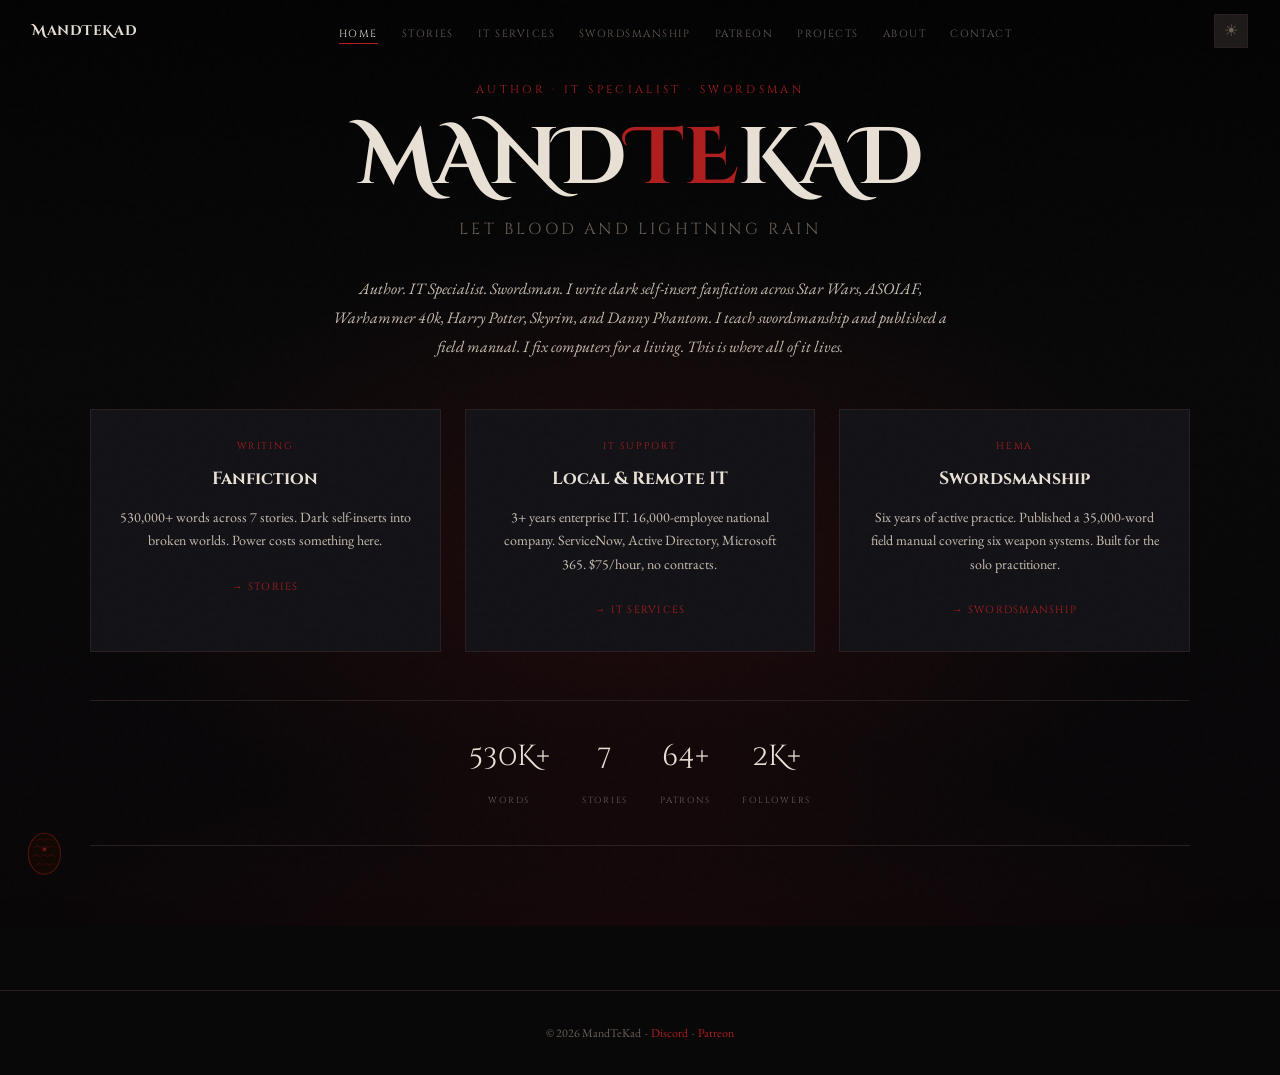
==== commit a46c4d78: "Add files via upload" ====
--- a/index.html
+++ b/index.html
@@ -76,7 +76,7 @@
     <div class="home-cards">
       <a href="stories.html" class="home-card reveal">
         <span class="home-card-tag">Writing</span>
-        <h3>Dark Fanfiction</h3>
+        <h3>Fanfiction</h3>
         <p>530,000+ words across 7 stories. Dark self-inserts into broken worlds. Power costs something here.</p>
         <span class="home-card-link">→ Stories</span>
       </a>
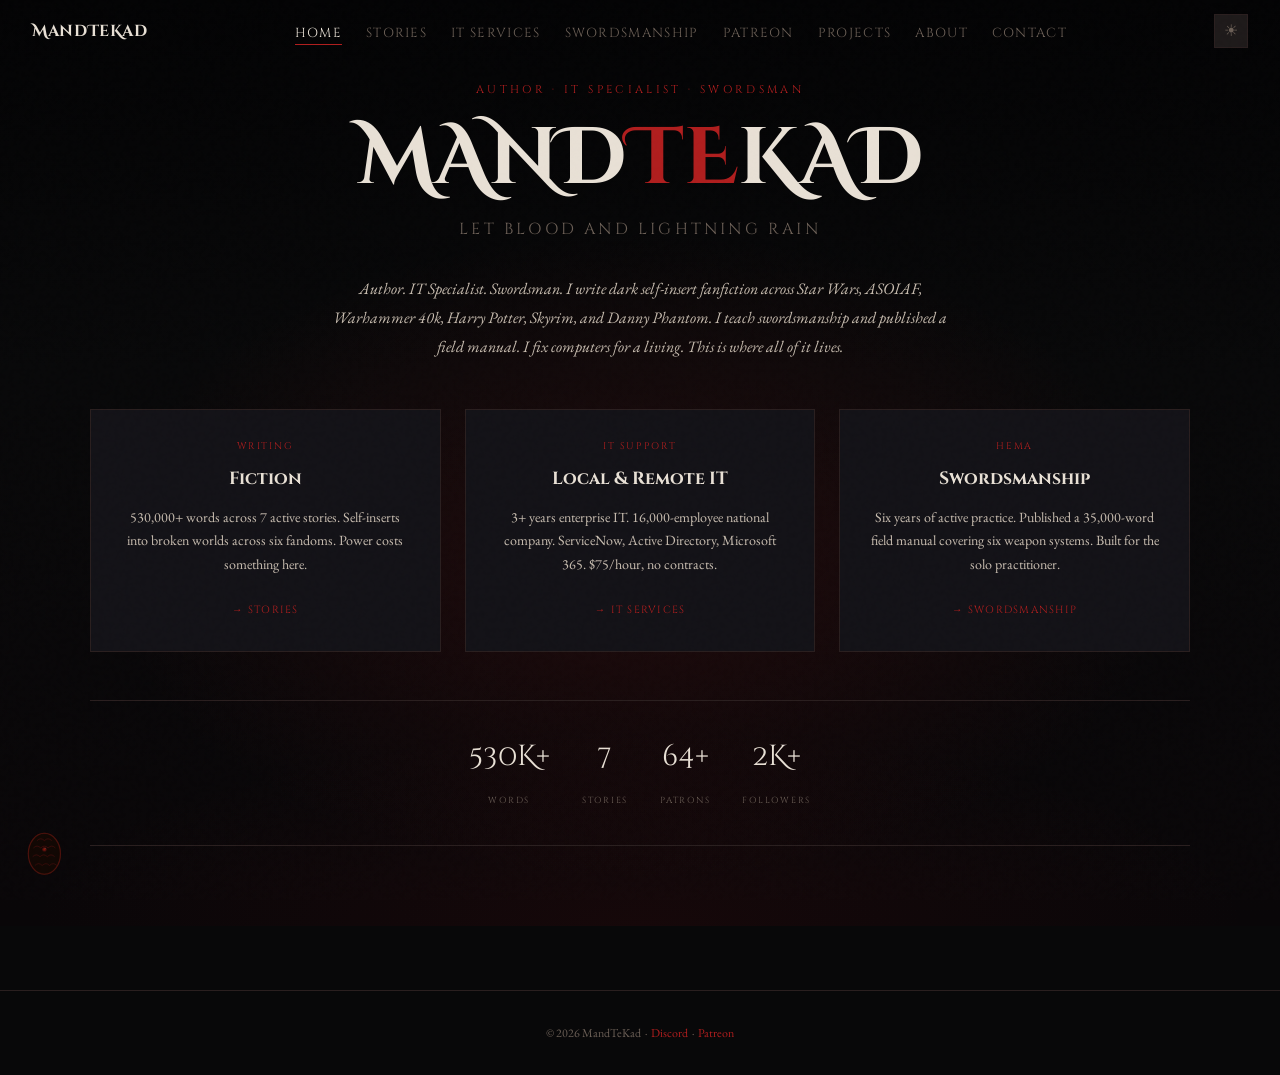
==== commit fbfed513: "Add files via upload" ====
--- a/index.html
+++ b/index.html
@@ -76,8 +76,8 @@
     <div class="home-cards">
       <a href="stories.html" class="home-card reveal">
         <span class="home-card-tag">Writing</span>
-        <h3>Fanfiction</h3>
-        <p>530,000+ words across 7 stories. Dark self-inserts into broken worlds. Power costs something here.</p>
+        <h3>Fiction</h3>
+        <p>530,000+ words across 7 active stories. Self-inserts into broken worlds across six fandoms. Power costs something here.</p>
         <span class="home-card-link">→ Stories</span>
       </a>
       <a href="it-services.html" class="home-card reveal">
--- a/style.css
+++ b/style.css
@@ -68,13 +68,13 @@
   border-bottom:1px solid var(--bord);
 }
 .nav-brand{
-  font-family:'Cinzel Decorative',serif;font-size:.9rem;font-weight:700;
+  font-family:'Cinzel Decorative',serif;font-size:1rem;font-weight:700;
   color:var(--pale);letter-spacing:.04em;flex-shrink:0;
 }
 .nav-right{display:flex;align-items:center;gap:1.5rem;}
 .nav-links{display:flex;gap:1.5rem;list-style:none;align-items:center;}
 .nav-links a{
-  font-family:'Cinzel',serif;font-size:.65rem;letter-spacing:.14em;
+  font-family:'Cinzel',serif;font-size:.82rem;letter-spacing:.1em;
   text-transform:uppercase;color:var(--muted);transition:color .2s;
   white-space:nowrap;
 }
@@ -459,7 +459,32 @@
    RESPONSIVE
 ═══════════════════════════════════ */
 @media(max-width:900px){
-  .nav-links{display:none;}
+  .nav-links{
+    display:none;
+    position:fixed;
+    top:56px;left:0;right:0;
+    background:var(--bg2,#0e0d10);
+    flex-direction:column;
+    align-items:flex-start;
+    gap:0;
+    padding:.5rem 0;
+    border-bottom:1px solid var(--bord);
+    z-index:9999;
+    box-shadow:0 8px 24px rgba(0,0,0,.6);
+  }
+  .nav-links.open{display:flex;}
+  .nav-links li{width:100%;}
+  .nav-links li a{
+    display:block;
+    padding:.9rem 1.5rem;
+    font-size:.9rem;
+    letter-spacing:.06em;
+    border-bottom:1px solid var(--bord);
+    color:var(--pale);
+    width:100%;
+  }
+  .nav-links li a:hover{color:var(--acc);background:rgba(176,30,30,.06);}
+  .nav-links li:last-child a{border-bottom:none;}
   .hamburger{display:flex;}
 }
 @media(max-width:700px){
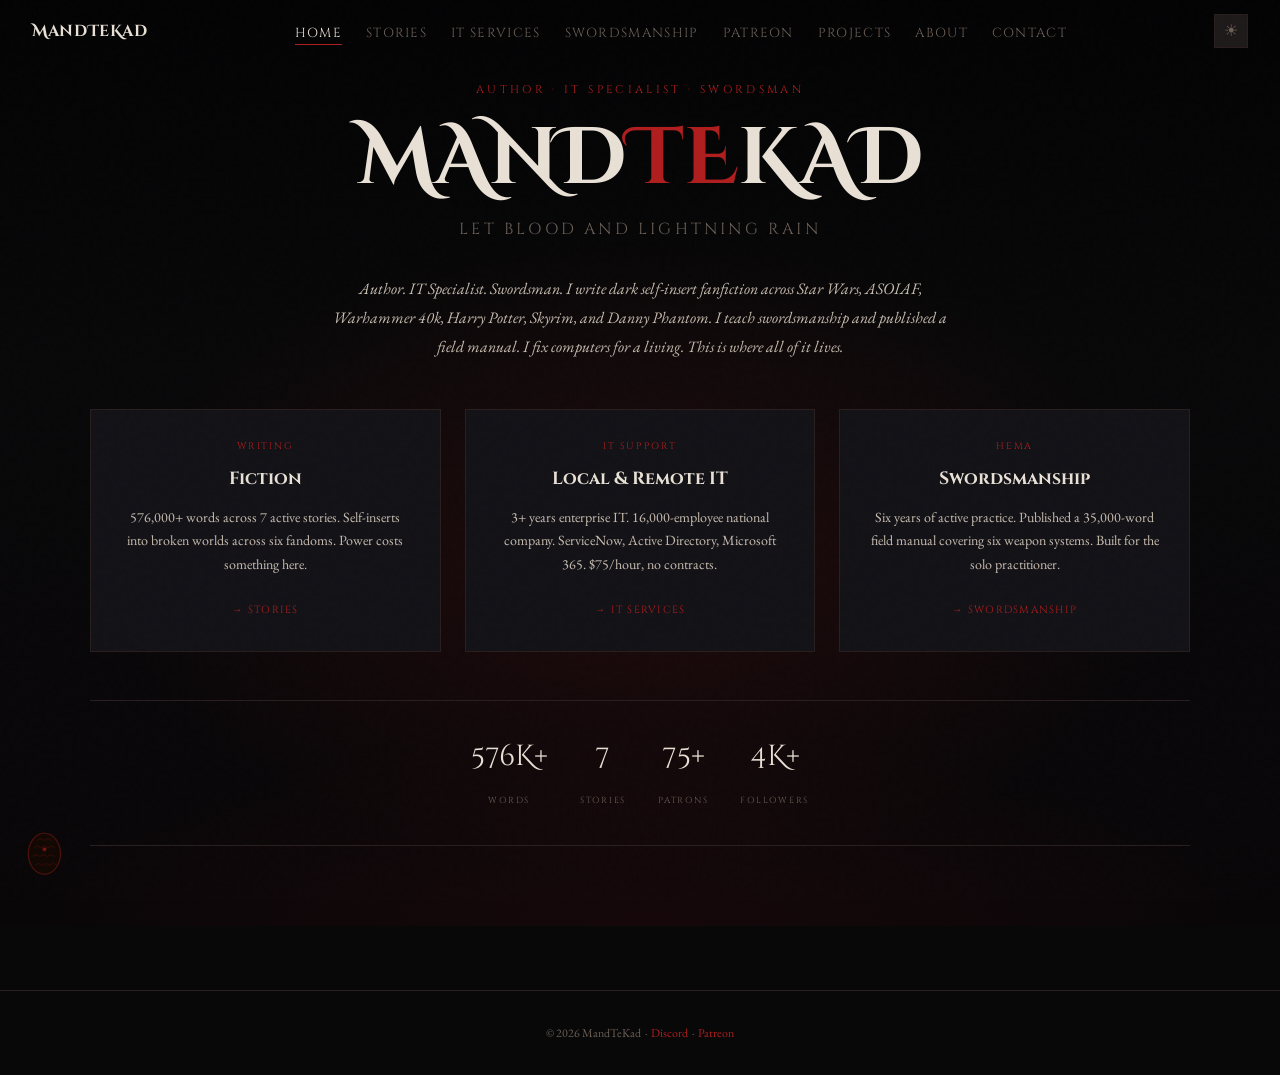
==== commit e42c6dba: "Add files via upload" ====
--- a/index.html
+++ b/index.html
@@ -77,7 +77,7 @@
       <a href="stories.html" class="home-card reveal">
         <span class="home-card-tag">Writing</span>
         <h3>Fiction</h3>
-        <p>530,000+ words across 7 active stories. Self-inserts into broken worlds across six fandoms. Power costs something here.</p>
+        <p>576,000+ words across 7 active stories. Self-inserts into broken worlds across six fandoms. Power costs something here.</p>
         <span class="home-card-link">→ Stories</span>
       </a>
       <a href="it-services.html" class="home-card reveal">
@@ -95,10 +95,10 @@
     </div>
 
     <div class="stats-bar reveal">
-      <div class="stat-item"><span class="stat-num">530K+</span><span class="stat-lbl">Words</span></div>
+      <div class="stat-item"><span class="stat-num">576K+</span><span class="stat-lbl">Words</span></div>
       <div class="stat-item"><span class="stat-num">7</span><span class="stat-lbl">Stories</span></div>
-      <div class="stat-item"><span class="stat-num">64+</span><span class="stat-lbl">Patrons</span></div>
-      <div class="stat-item"><span class="stat-num">2K+</span><span class="stat-lbl">Followers</span></div>
+      <div class="stat-item"><span class="stat-num">75+</span><span class="stat-lbl">Patrons</span></div>
+      <div class="stat-item"><span class="stat-num">4K+</span><span class="stat-lbl">Followers</span></div>
     </div>
   </div>
 </section>
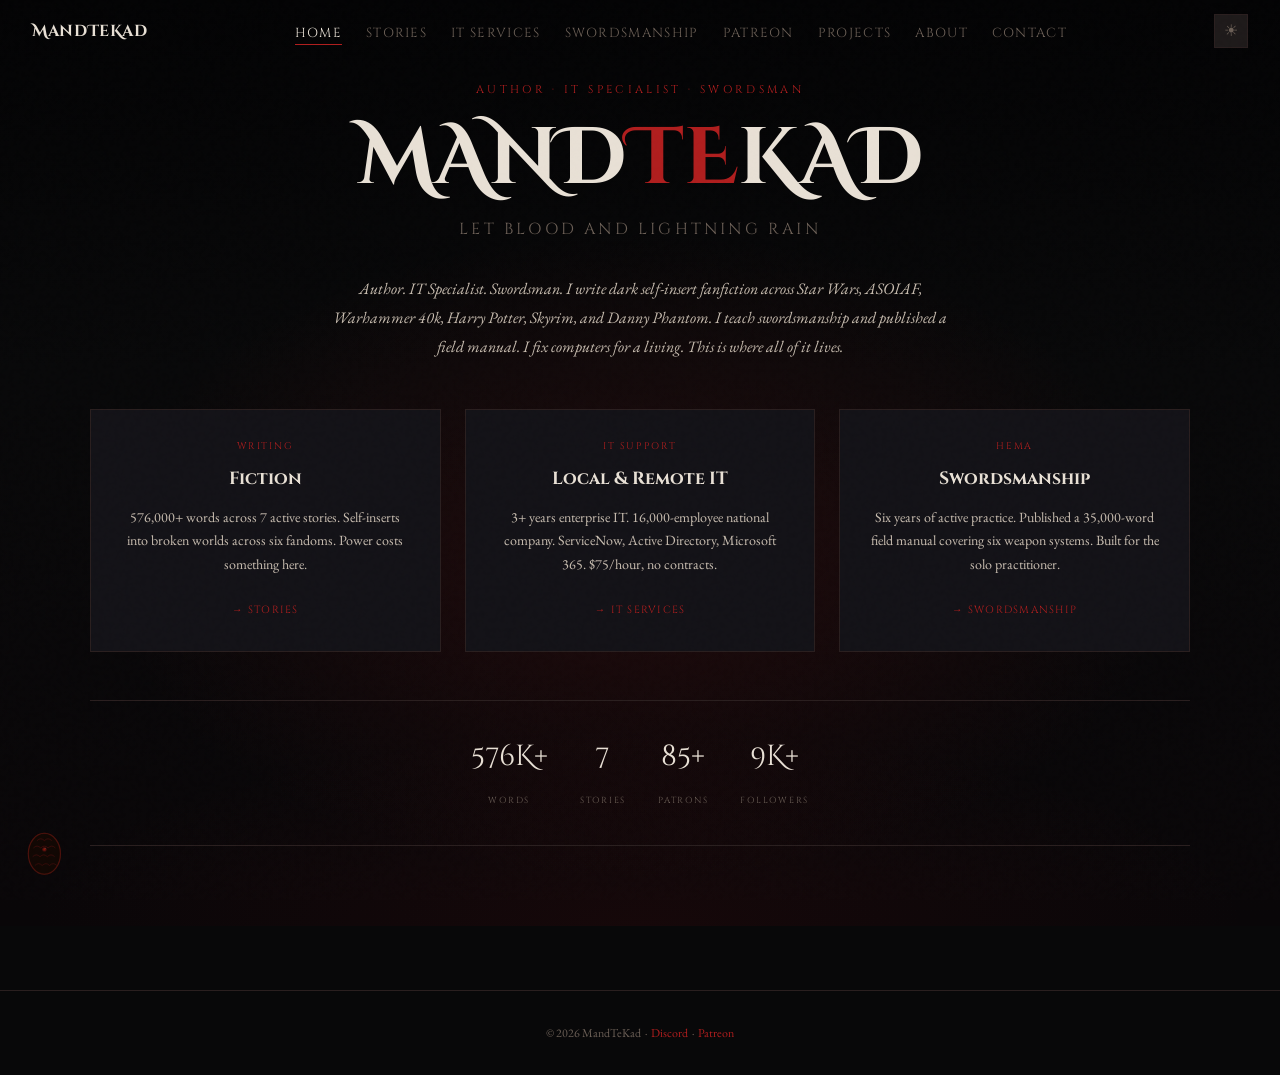
==== commit 3dd19a18: "Add files via upload" ====
--- a/index.html
+++ b/index.html
@@ -97,8 +97,8 @@
     <div class="stats-bar reveal">
       <div class="stat-item"><span class="stat-num">576K+</span><span class="stat-lbl">Words</span></div>
       <div class="stat-item"><span class="stat-num">7</span><span class="stat-lbl">Stories</span></div>
-      <div class="stat-item"><span class="stat-num">75+</span><span class="stat-lbl">Patrons</span></div>
-      <div class="stat-item"><span class="stat-num">4K+</span><span class="stat-lbl">Followers</span></div>
+      <div class="stat-item"><span class="stat-num">85+</span><span class="stat-lbl">Patrons</span></div>
+      <div class="stat-item"><span class="stat-num">9K+</span><span class="stat-lbl">Followers</span></div>
     </div>
   </div>
 </section>
